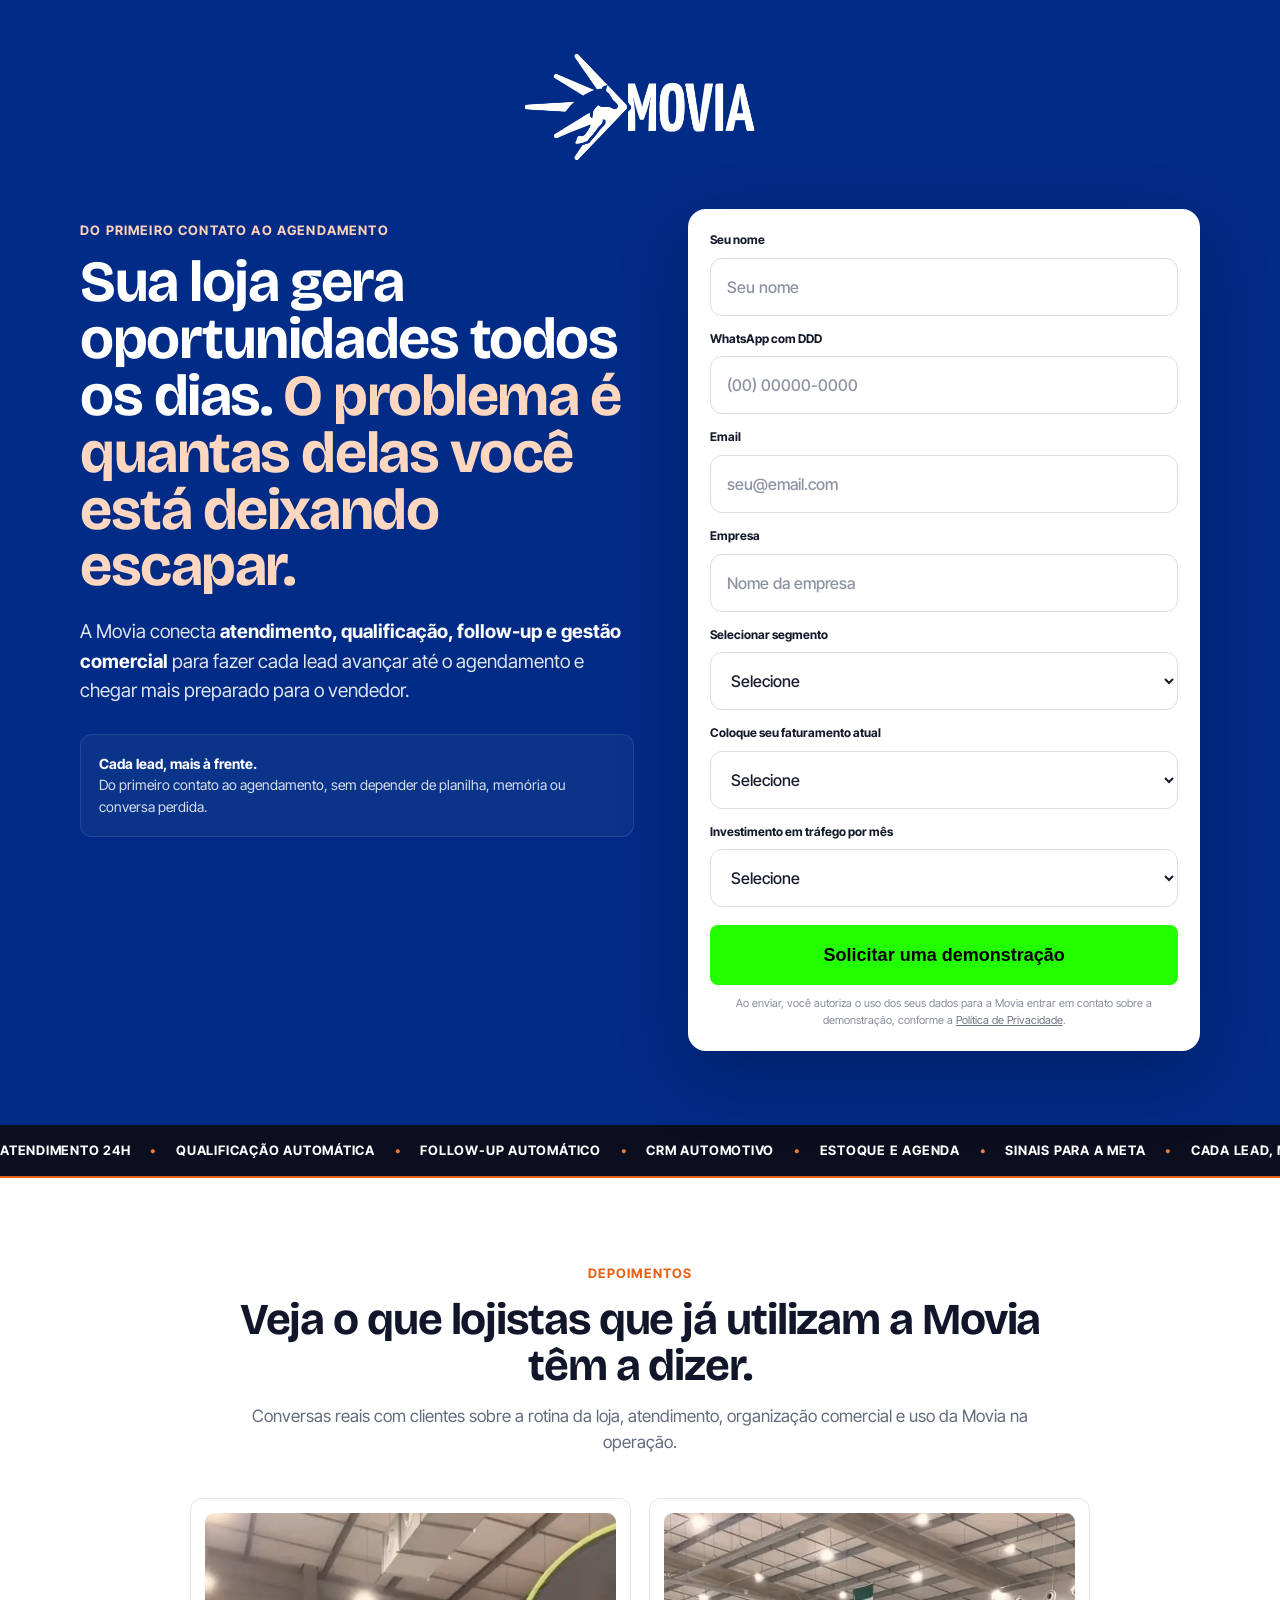
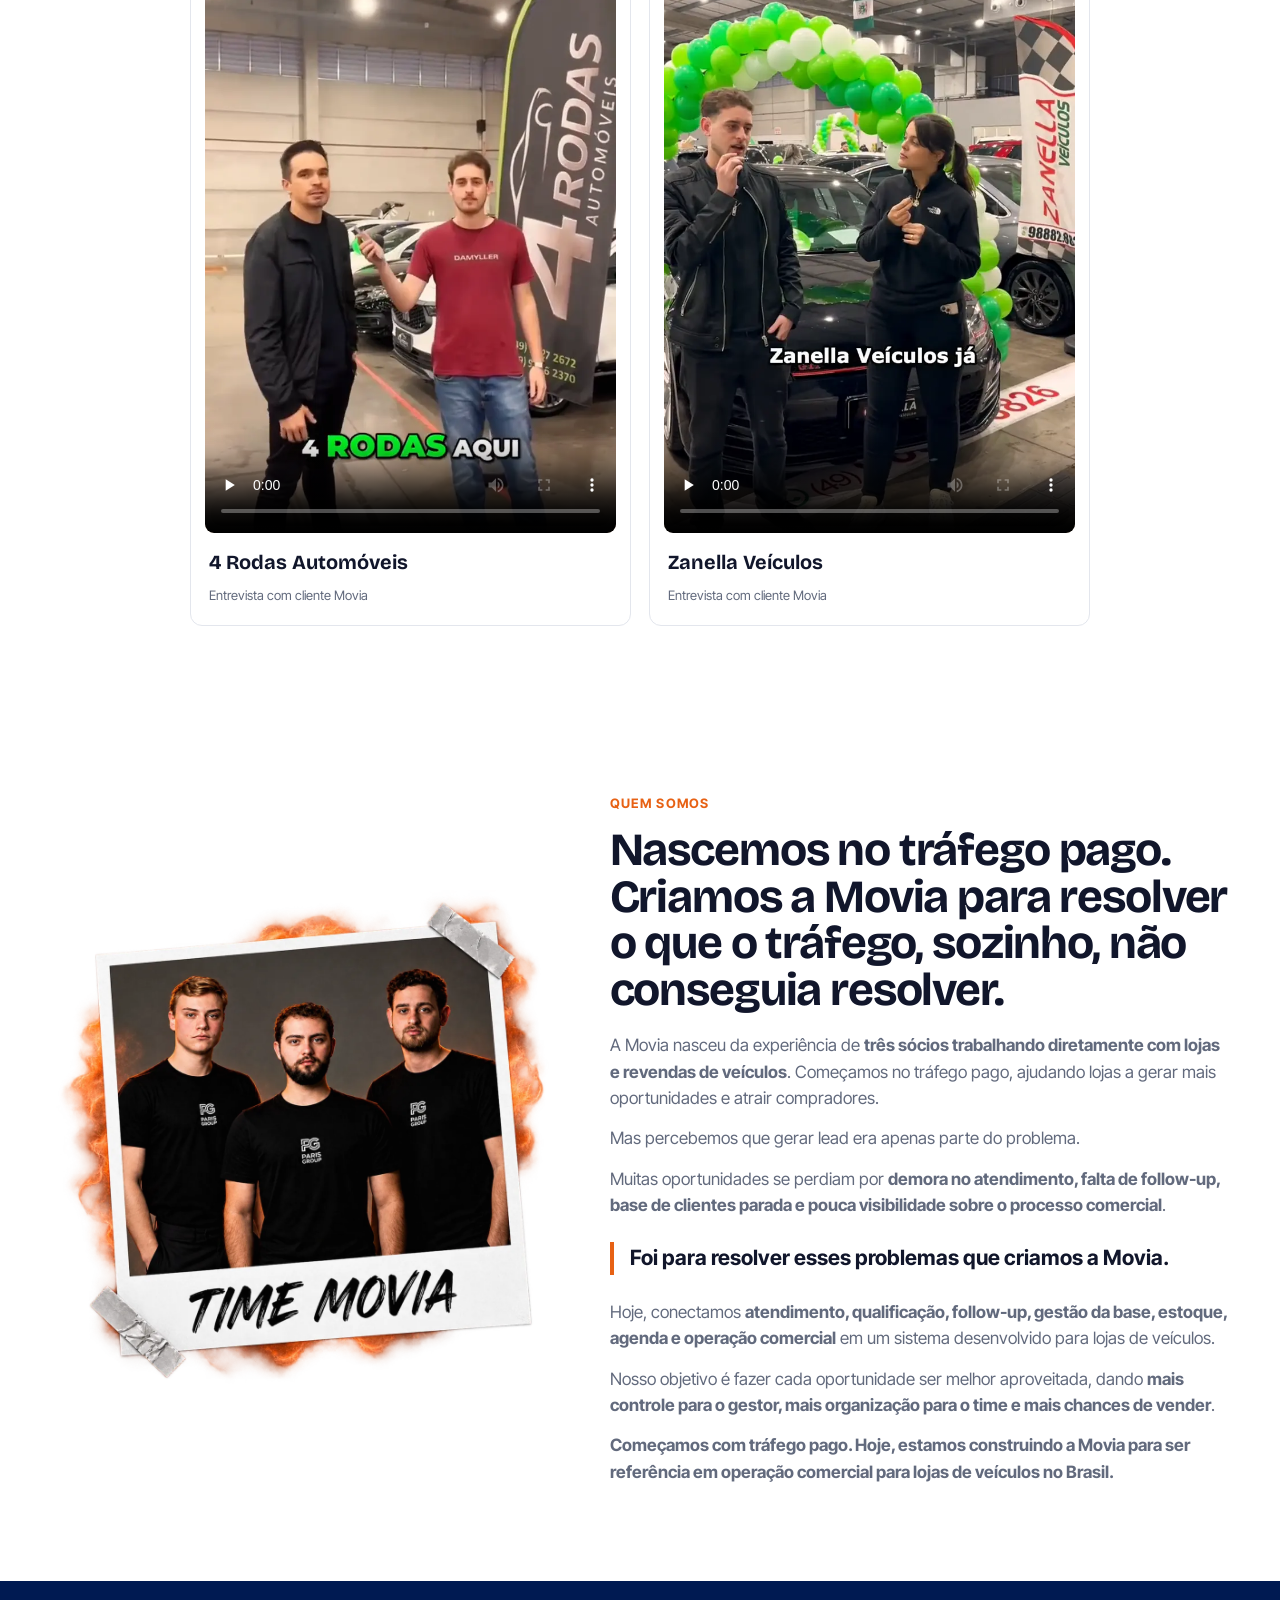
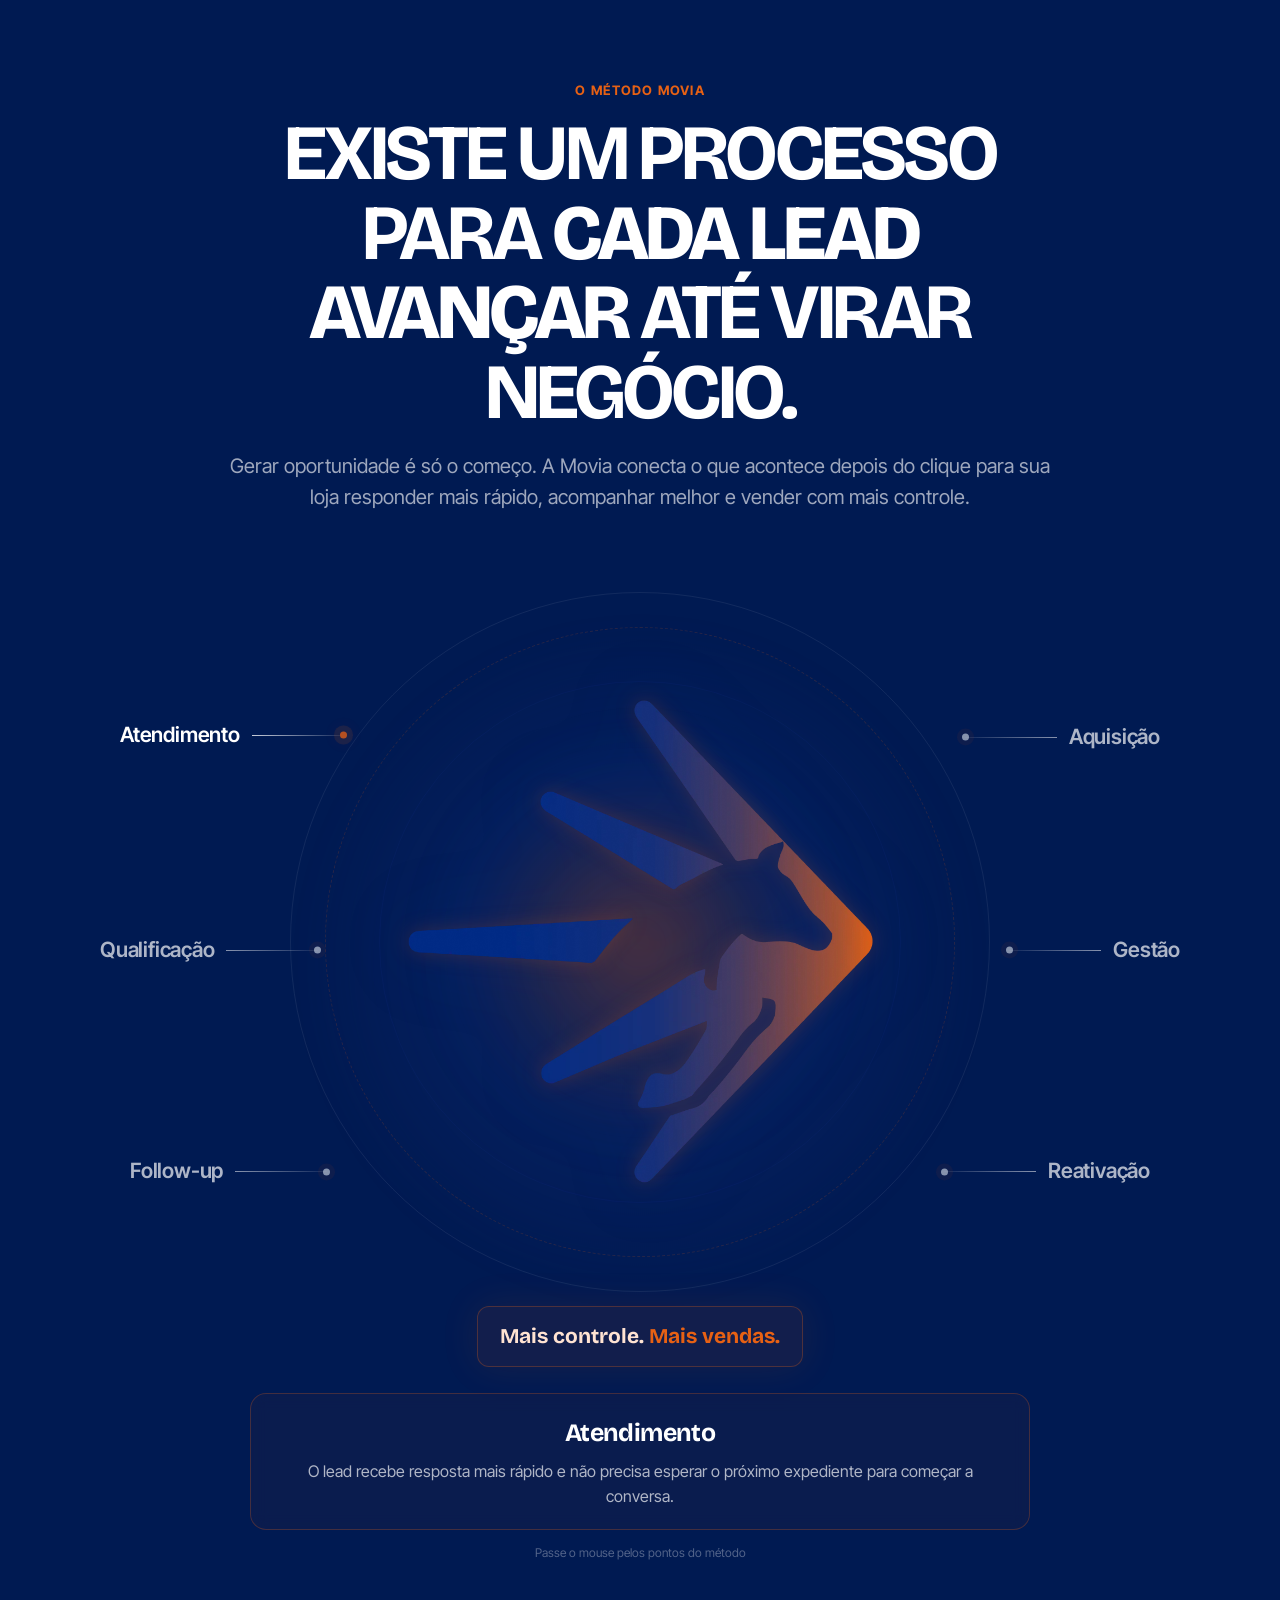
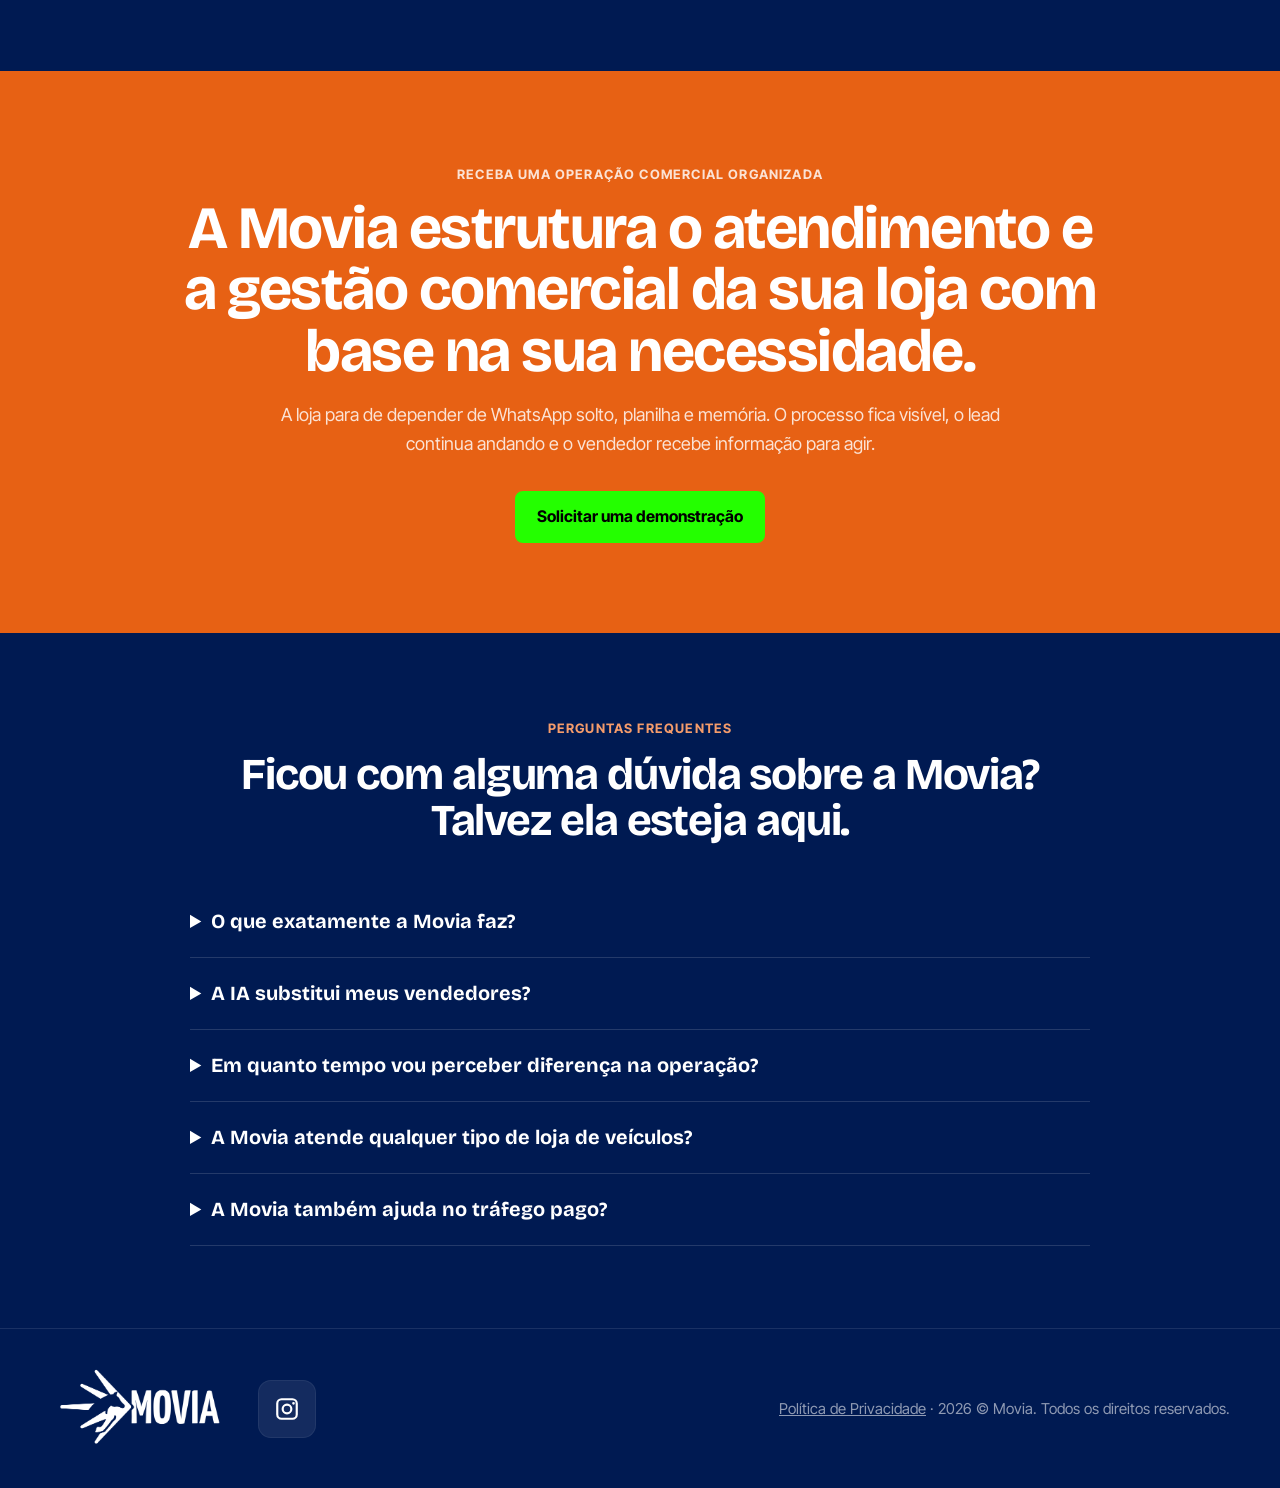
==== lp/index.html @ 062da2a0 "perf(lp): fonte por link, GTM depois do charset e poster nos videos (#25) Fecha a parte de performan" ====
<!doctype html>
<html lang="pt-BR">
<head>
<meta charset="utf-8">
<meta name="viewport" content="width=device-width, initial-scale=1">

<!-- Google Tag Manager -->
<!-- Depois de charset/viewport: o parser precisa saber a codificacao antes
     de qualquer script. O <noscript> do GTM continua logo apos o <body>. -->
<script>(function(w,d,s,l,i){w[l]=w[l]||[];w[l].push({'gtm.start':
new Date().getTime(),event:'gtm.js'});var f=d.getElementsByTagName(s)[0],
j=d.createElement(s),dl=l!='dataLayer'?'&l='+l:'';j.async=true;j.src=
'https://www.googletagmanager.com/gtm.js?id='+i+dl;f.parentNode.insertBefore(j,f);
})(window,document,'script','dataLayer','GTM-WXFGM7H5');</script>
<!-- End Google Tag Manager -->

<title>Movia | Cada lead, mais à frente.</title>
<meta name="description" content="CRM automotivo com atendimento pelo WhatsApp, qualificação, follow-up, estoque, agenda e gestão comercial para lojas e revendas de veículos.">

<!-- LP de trafego pago: nao deve ser indexada nem competir com o site
     institucional pelas mesmas buscas. `follow` mantem os links uteis
     pro crawler; so a indexacao desta URL fica de fora. -->
<meta name="robots" content="noindex,follow">
<link rel="canonical" href="https://form.moviaautomacoes.com.br/">

<meta property="og:type" content="website">
<meta property="og:site_name" content="Movia">
<meta property="og:title" content="Movia | Cada lead, mais à frente.">
<meta property="og:description" content="CRM automotivo com atendimento pelo WhatsApp, qualificação, follow-up, estoque, agenda e gestão comercial para lojas e revendas de veículos.">
<meta property="og:url" content="https://form.moviaautomacoes.com.br/">
<meta property="og:image" content="https://moviaautomacoes.com.br/assets/og-image.png">
<meta property="og:image:width" content="1200">
<meta property="og:image:height" content="605">
<meta property="og:locale" content="pt_BR">
<meta name="twitter:card" content="summary_large_image">

<!-- Fonte por <link>, nao por @import dentro do <style>: o preload scanner
     dispara o CSS junto com o HTML em vez de esperar o parse da folha
     inteira, e o preconnect do gstatic ja abre DNS+TLS antes do woff2. -->
<link rel="preconnect" href="https://fonts.googleapis.com">
<link rel="preconnect" href="https://fonts.gstatic.com" crossorigin>
<link rel="stylesheet" href="https://fonts.googleapis.com/css2?family=Bricolage+Grotesque:wght@600;700;800&family=Inter+Tight:wght@400;500;600;700&display=swap">

<style>
:root{
  --navy900:#001A52;
  --navy800:#002B86;
  --navy700:#122F7E;
  --orange:#E76114;
  --orange400:#EE7C3A;
  --ink:#0A0E1F;
  --white:#ffffff;
  --paper:#F6F7FA;
  --text:#11162B;
  --muted:#626A7D;
  --line:#E3E6ED;
  --success:#1D8A5B;
  --risk:#C2331F;
}
*{box-sizing:border-box}
html{scroll-behavior:smooth}
body{
  margin:0;
  font-family:"Inter Tight",Arial,sans-serif;
  color:var(--text);
  background:#fff;
  line-height:1.55;
}
h1,h2,h3,h4{font-family:"Bricolage Grotesque","Inter Tight",sans-serif;margin:0;letter-spacing:-.025em}
p{margin:0}
a{text-decoration:none}
.container{width:min(1180px,calc(100% - 40px));margin:auto}
.btn{
  display:inline-flex;align-items:center;justify-content:center;
  min-height:52px;padding:0 22px;border-radius:8px;border:0;
  background:var(--orange);color:#fff;font-weight:700;font-size:16px;
  cursor:pointer;transition:.2s;
}
.btn:hover{transform:translateY(-1px);filter:brightness(.97)}
.eyebrow{
  display:inline-block;color:var(--orange);font-weight:700;
  font-size:13px;text-transform:uppercase;letter-spacing:.09em;margin-bottom:14px
}

/* HERO - mesma lógica de conversão da referência: copy à esquerda + formulário à direita */
.hero{
  background:#002B86;
  color:#fff;padding:44px 0 72px;
}
.topbar{
  display:flex;
  justify-content:center;
  align-items:center;
  margin-bottom:34px;
  padding-bottom:0;
  border-bottom:0;
}
.logo-lockup{
  display:flex;
  align-items:center;
  justify-content:center;
  width:100%;
}
.logo-lockup img{
  width:260px;
  max-width:72vw;
  height:auto;
  display:block;
}
.top-note{
  font-size:14px;color:rgba(255,255,255,.78);
  padding:8px 12px;border:1px solid rgba(255,255,255,.12);border-radius:999px
}
.hero-grid{
  display:grid;
  grid-template-columns:1.04fr .96fr;
  gap:54px;
  align-items:start;
  max-width:1120px;
  margin:0 auto;
}
.hero h1{font-size:58px;line-height:.98;max-width:650px;margin-bottom:22px}
.hero h1 span{color:#FFD7C0}
.hero-copy{font-size:19px;line-height:1.55;color:rgba(255,255,255,.88);max-width:650px}
.hero-copy strong{color:#fff}
.hero-proof{
  display:flex;gap:14px;align-items:flex-start;margin-top:28px;
  padding:18px 18px;border:1px solid rgba(255,255,255,.10);border-radius:12px;
  background:rgba(255,255,255,.04);
  color:rgba(255,255,255,.84);font-size:14px
}
.hero-proof b{color:#fff}

/* FORM */
.form-card{
  background:#fff;color:var(--text);border-radius:18px;padding:22px;
  box-shadow:0 24px 70px rgba(0,0,0,.22)
}
.form-card h3,.form-card .form-intro,.qualifier{display:none}
.form-grid{display:grid;grid-template-columns:1fr;gap:14px}
.field{display:flex;flex-direction:column;gap:8px}
.field.full{grid-column:auto}
label{font-size:12px;font-weight:700;color:#14192B}
input,select{
  width:100%;height:58px;border:1px solid #D8DDE6;border-radius:12px;
  padding:0 16px;font:500 16px "Inter Tight";color:#161B2D;background:#fff
}
input::placeholder{color:#8D93A3}
select{color:#161B2D}
input:focus,select:focus{outline:2px solid rgba(231,97,20,.14);border-color:#E76114;box-shadow:0 0 0 3px rgba(231,97,20,.10)}
.form-card .btn{
  width:100%;margin-top:18px;min-height:60px;
  background:#24ff00;color:#000;font-size:18px;font-weight:700;border-radius:8px
}
.form-msg{margin-top:12px;padding:12px 14px;border-radius:8px;font-size:14px;font-weight:600;background:#D9EAD3;color:#1E4620}
.form-msg--erro{background:#FDE7D7;color:#8A2E00}
.form-msg--info{background:#EEF1F6;color:#39415A}
.btn .spin{width:18px;height:18px;border:3px solid rgba(0,0,0,.25);border-top-color:#000;border-radius:50%;display:inline-block;margin-right:10px;animation:spin .8s linear infinite;vertical-align:-3px}
@keyframes spin{to{transform:rotate(360deg)}}
.privacy{font-size:11px;color:#858C9B;text-align:center;margin-top:10px}
.privacy a{color:#6E7686;text-decoration:underline}
.footer-copy a{color:inherit;text-decoration:underline}
.qualifier{
  margin-top:14px;background:#FFF4EC;border:1px solid #FFD7C0;border-radius:10px;
  padding:12px 14px;font-size:12px;color:#7A3A18
}

/* STRIP */
.strip{
  background:var(--ink);color:#fff;overflow:hidden;padding:15px 0;
  border-top:2px solid var(--navy800);border-bottom:2px solid var(--orange);
}
.strip-track{
  display:flex;width:max-content;animation:marquee 24s linear infinite;
}
.strip-inner{
  white-space:nowrap;font-weight:700;font-size:13px;letter-spacing:.06em;
  padding-right:42px;flex-shrink:0
}
.strip-inner span{color:var(--orange400);margin:0 16px}
@keyframes marquee{
  from{transform:translateX(0)}
  to{transform:translateX(-50%)}
}

/* Generic sections */
section{padding:82px 0}
.section-head{text-align:center;max-width:830px;margin:0 auto 42px}
.section-head h2{font-size:44px;line-height:1.05;margin-bottom:14px}
.section-head p{color:var(--muted);font-size:17px}

/* Testimonials */
.testimonials{background:#fff}
.test-grid{display:grid;grid-template-columns:repeat(3,1fr);gap:18px}
.test-card{
  background:#fff;border:1px solid var(--line);border-radius:12px;padding:22px;
  min-height:250px;display:flex;flex-direction:column;justify-content:space-between
}
.video-placeholder{
  height:116px;background:#EEF1F6;border:1px dashed #B9C0CD;border-radius:9px;
  display:flex;align-items:center;justify-content:center;text-align:center;
  color:#858C9B;font-size:12px;margin-bottom:18px
}
.test-card blockquote{margin:0;font-size:16px;font-weight:600;line-height:1.45}
.person{margin-top:18px;color:var(--muted);font-size:13px}
.person strong{display:block;color:var(--text);font-size:14px}

/* Who */
.who-grid{display:grid;grid-template-columns:.9fr 1.1fr;gap:52px;align-items:center}
.photo-placeholder{
  min-height:410px;background:linear-gradient(145deg,#E8EBF2,#D9DEE8);
  border-radius:14px;border:1px dashed #AEB6C5;
  display:flex;align-items:center;justify-content:center;text-align:center;color:#7B8497;padding:30px
}
.who h2{font-size:46px;line-height:1.02;margin-bottom:18px}
.who p{color:var(--muted);font-size:17px;margin-bottom:14px}
.who .statement{font-size:21px;color:var(--text);font-weight:700;border-left:4px solid var(--orange);padding-left:16px;margin:24px 0}

/* Method */


/* Services */
.services-grid{display:grid;grid-template-columns:repeat(3,1fr);gap:16px}
.service{
  border:1px solid var(--line);border-radius:12px;padding:26px;background:#fff
}
.service .tag{
  display:inline-flex;padding:6px 8px;background:#FFF0E6;color:#AD4810;
  border-radius:6px;font-size:11px;font-weight:700;margin-bottom:20px
}
.service h3{font-size:23px;margin-bottom:8px}
.service p{color:var(--muted);font-size:15px}

/* Plans */
.plans{background:#F7F8FB}
.plan-panel{
  background:#fff;border:1px solid var(--line);border-radius:14px;
  display:grid;grid-template-columns:.85fr 1.15fr;overflow:hidden
}
.plan-copy{padding:42px}
.plan-copy h2{font-size:42px;line-height:1.04;margin-bottom:14px}
.plan-copy p{color:var(--muted);font-size:17px}
.plan-options{padding:28px;background:#FBFCFE;display:grid;gap:11px}
.plan{
  background:#fff;border:1px solid var(--line);border-radius:9px;padding:16px 18px;
  display:flex;justify-content:space-between;gap:16px;align-items:center
}
.plan strong{font-family:"Bricolage Grotesque";font-size:20px}
.plan span{color:var(--muted);font-size:13px}
.plan.featured{border:2px solid var(--orange);background:#FFF8F4}

/* Team section */
.team-grid{display:grid;grid-template-columns:1fr 1fr;gap:42px;align-items:center}
.team-copy h2{font-size:45px;line-height:1.03;margin-bottom:16px}
.team-copy p{color:var(--muted);font-size:17px}
.bullets{display:grid;gap:10px;margin:24px 0 28px}
.bullet{display:flex;gap:11px;align-items:flex-start}
.bullet b{color:var(--orange)}
.ui-placeholder{
  border-radius:14px;background:var(--ink);padding:18px;color:#fff;min-height:370px;
  border:1px solid #222A42
}
.ui-top{display:grid;grid-template-columns:repeat(3,1fr);gap:8px;margin-bottom:12px}
.kpi{background:#141A30;border-radius:8px;padding:14px}
.kpi small{color:#8E98B6}
.kpi strong{display:block;font-size:22px;margin-top:4px}
.pipeline{display:grid;gap:8px}
.pipe{background:#141A30;border-radius:8px;padding:12px;display:grid;grid-template-columns:1fr auto;gap:12px}
.pipe small{color:#8E98B6}

/* FAQ */
.faq-wrap{max-width:900px;margin:auto}
details{border-bottom:1px solid var(--line);padding:20px 0}
summary{font-family:"Bricolage Grotesque";font-size:20px;font-weight:700;cursor:pointer}
details p{color:var(--muted);padding-top:12px}

/* Final */
.footer{background:#001A52;color:rgba(255,255,255,.56);padding:26px 0;font-size:12px}
.footer-inner{display:flex;justify-content:space-between;gap:20px;flex-wrap:wrap}

.note-box{
  margin-top:32px;border:1px solid #FFD8C1;background:#FFF7F2;padding:14px 16px;
  border-radius:8px;color:#7C3C19;font-size:12px
}

@media(max-width:960px){
  .hero-grid,.who-grid,.plan-panel,.team-grid{grid-template-columns:1fr}
  .hero h1{font-size:48px}
  .method-grid{grid-template-columns:repeat(2,1fr)}
  .services-grid,.test-grid{grid-template-columns:1fr 1fr}
  .form-card{max-width:720px}
}
@media(max-width:620px){
  .container{width:min(100% - 24px,1180px)}
  .hero{padding-top:18px}
  .topbar{margin-bottom:30px}
  .top-note{display:none}
  .hero h1{font-size:39px}
  .hero-copy{font-size:17px}
  .form-grid{grid-template-columns:1fr}
  .field.full{grid-column:auto}
  section{padding:62px 0}
  .section-head h2,.who h2,.team-copy h2,.plan-copy h2{font-size:34px}
  .test-grid,.services-grid,.method-grid{grid-template-columns:1fr}
}

.test-grid.video-grid{grid-template-columns:repeat(2,minmax(0,1fr));max-width:900px;margin:0 auto}
.video-testimonial{
  background:#fff;border:1px solid var(--line);border-radius:12px;padding:14px;
  overflow:hidden
}
.video-testimonial video{
  display:block;width:100%;aspect-ratio:9/16;max-height:620px;
  object-fit:cover;background:#000;border-radius:9px
}
.video-caption{padding:14px 4px 4px}
.video-caption strong{
  display:block;font-family:"Bricolage Grotesque";font-size:20px;
  color:var(--text);margin-bottom:4px
}
.video-caption span{font-size:13px;color:var(--muted)}
@media(max-width:720px){
  .test-grid.video-grid{grid-template-columns:1fr}
  .video-testimonial video{max-height:none}
}


.who-photo-art{
  width:min(100%,540px);
  display:block;
  margin:0 auto;
  height:auto;
}


/* MÉTODO MOVIA — seção interativa inspirada na lógica visual da Alpha */
.method{
  background:#001A52;
  color:#fff;
  position:relative;
  overflow:hidden;
  padding:96px 0 108px;
}
.method::before{
  content:"";
  position:absolute;
  width:680px;height:680px;
  left:50%;top:58%;
  transform:translate(-50%,-50%);
  border-radius:50%;
  background:radial-gradient(circle,rgba(231,97,20,.12) 0%,rgba(18,47,126,.24) 40%,transparent 70%);
  filter:blur(12px);
  pointer-events:none;
}
.method .section-head{margin-bottom:36px;position:relative;z-index:2}
.method .section-head h2{
  color:#fff;
  font-size:clamp(46px,6.1vw,82px);
  line-height:1.02;
  text-transform:uppercase;
  letter-spacing:-.045em;
  max-width:1060px;
  margin:0 auto 18px;
}
.method .section-head h2 strong{font-weight:800}
.method .section-head p{
  max-width:860px;
  margin:0 auto;
  color:rgba(255,255,255,.62);
  font-size:clamp(16px,1.65vw,20px);
}
.method-shell{
  position:relative;
  z-index:2;
  max-width:1080px;
  margin:0 auto;
}
.method-stage{
  position:relative;
  height:820px;
  max-width:1000px;
  margin:0 auto;
  perspective:1100px;
  isolation:isolate;
}
.method-orbit{
  position:absolute;
  left:50%;top:48%;
  width:700px;height:700px;
  transform:translate(-50%,-50%);
  border-radius:50%;
  border:1px solid rgba(255,255,255,.07);
}
.method-orbit::before,
.method-orbit::after{
  content:"";
  position:absolute;
  inset:34px;
  border-radius:50%;
  border:1px dashed rgba(231,97,20,.16);
  animation:moviaOrbitSpin 28s linear infinite;
}
.method-orbit::after{
  inset:88px;
  border-style:solid;
  border-color:rgba(18,47,126,.19);
  animation-direction:reverse;
  animation-duration:22s;
}
@keyframes moviaOrbitSpin{to{transform:rotate(360deg)}}

.method-core{
  --rx:0deg;
  --ry:0deg;
  --tz:0px;
  position:absolute;
  left:50%;top:48%;
  width:560px;height:560px;
  transform:translate(-50%,-50%) rotateX(var(--rx)) rotateY(var(--ry)) translateZ(var(--tz));
  transform-style:preserve-3d;
  display:grid;
  place-items:center;
  transition:transform .22s ease-out, filter .25s ease;
  z-index:5;
}
.method-core::before{
  content:"";
  position:absolute;
  inset:14%;
  border-radius:50%;
  background:radial-gradient(circle,rgba(231,97,20,.24),rgba(231,97,20,.07) 36%,rgba(0,43,134,.10) 58%,transparent 72%);
  filter:blur(24px);
  animation:moviaGlow 3.8s ease-in-out infinite;
}
@keyframes moviaGlow{
  0%,100%{transform:scale(.94);opacity:.7}
  50%{transform:scale(1.11);opacity:1}
}
.method-symbol-float{
  position:relative;
  z-index:2;
  width:100%;
  height:100%;
  display:grid;
  place-items:center;
  animation:moviaFloat 4.8s ease-in-out infinite;
  will-change:transform;
}
@keyframes moviaFloat{
  0%,100%{transform:translateY(-5px) rotate(-1.2deg)}
  50%{transform:translateY(12px) rotate(1.3deg)}
}
.method-core img{
  width:100%;
  height:100%;
  object-fit:contain;
  display:block;
  filter:
    drop-shadow(0 0 10px rgba(231,97,20,.20))
    drop-shadow(0 0 36px rgba(18,47,126,.18));
  transition:filter .25s ease, transform .25s ease;
}
.method-stage.is-hot .method-core img{
  filter:
    drop-shadow(0 0 13px rgba(231,97,20,.52))
    drop-shadow(0 0 46px rgba(231,97,20,.24));
  transform:scale(1.025);
}
.method-pulse{
  position:absolute;
  left:50%;top:48%;
  width:545px;height:545px;
  transform:translate(-50%,-50%);
  border:1px solid rgba(231,97,20,.28);
  border-radius:50%;
  opacity:0;
  pointer-events:none;
  z-index:1;
}
.method-stage.pulse .method-pulse{animation:moviaPulse .75s ease-out}
@keyframes moviaPulse{
  0%{opacity:.8;transform:translate(-50%,-50%) scale(.72)}
  100%{opacity:0;transform:translate(-50%,-50%) scale(1.5)}
}

.method-node{
  position:absolute;
  display:flex;
  align-items:center;
  gap:12px;
  color:rgba(255,255,255,.68);
  cursor:pointer;
  user-select:none;
  z-index:6;
  transition:color .22s ease, transform .22s ease, opacity .22s ease;
}
.method-node:hover,.method-node.active{
  color:#fff;
  transform:translateY(-2px);
}
.method-node .node-label{
  font-family:"Inter Tight",sans-serif;
  font-size:clamp(16px,1.75vw,21px);
  font-weight:600;
  letter-spacing:-.01em;
  white-space:nowrap;
}
.method-node .node-line{
  width:92px;
  height:1px;
  background:linear-gradient(90deg,currentColor,rgba(255,255,255,.08));
  position:relative;
  opacity:.78;
}
.method-node.right .node-line{
  background:linear-gradient(90deg,rgba(255,255,255,.08),currentColor);
}
.method-node .node-line::after{
  content:"";
  position:absolute;
  right:-3px;top:50%;
  width:7px;height:7px;
  transform:translateY(-50%);
  border-radius:50%;
  background:currentColor;
  box-shadow:0 0 0 5px rgba(231,97,20,.08);
}
.method-node.right .node-line::after{right:auto;left:-3px}
.method-node.active .node-line::after,
.method-node:hover .node-line::after{
  background:#E76114;
  box-shadow:0 0 0 6px rgba(231,97,20,.14),0 0 20px rgba(231,97,20,.42);
}
.method-node.n1{left:-2%;top:21%}
.method-node.n2{left:-4%;top:47%}
.method-node.n3{left:-1%;top:74%}
.method-node.n4{right:-2%;top:21%}
.method-node.n5{right:-4%;top:47%}
.method-node.n6{right:-1%;top:74%}

.method-result{
  position:absolute;
  left:50%;bottom:2px;
  transform:translateX(-50%);
  min-width:230px;
  text-align:center;
  border:1px solid rgba(231,97,20,.28);
  background:rgba(231,97,20,.08);
  color:#FFE3D2;
  border-radius:12px;
  padding:13px 22px;
  font-family:"Bricolage Grotesque",sans-serif;
  font-weight:700;
  font-size:21px;
  box-shadow:0 0 38px rgba(231,97,20,.10);
}
.method-result span{color:#E76114}

.method-info{
  width:min(780px,calc(100% - 28px));
  margin:24px auto 0;
  padding:20px 24px;
  border:1px solid rgba(255,255,255,.10);
  background:rgba(255,255,255,.035);
  border-radius:16px;
  text-align:center;
  min-height:112px;
  backdrop-filter:blur(8px);
  transition:border-color .25s ease, background .25s ease;
}
.method-info.active{
  border-color:rgba(231,97,20,.26);
  background:rgba(231,97,20,.045);
}
.method-info h3{
  margin:0 0 7px;
  font-size:25px;
  color:#fff;
}
.method-info p{
  margin:0;
  color:rgba(255,255,255,.68);
  font-size:16px;
  line-height:1.55;
}
.method-hint{
  text-align:center;
  color:rgba(255,255,255,.32);
  font-size:12px;
  margin-top:14px;
}

@media(max-width:900px){
  .method-stage{height:auto;padding:20px 0 8px}
  .method-orbit{
    position:relative;
    left:auto;top:auto;
    transform:none;
    width:min(82vw,430px);
    height:min(82vw,430px);
    margin:0 auto 30px;
  }
  .method-core{
    top:calc(min(82vw,430px)/2 + 20px);
    width:min(70vw,360px);
    height:min(70vw,360px);
  }
  .method-pulse{
    top:calc(min(82vw,430px)/2 + 20px);
    width:min(70vw,360px);
    height:min(70vw,360px);
  }
  .method-node{
    position:relative!important;
    left:auto!important;right:auto!important;top:auto!important;
    width:100%;
    justify-content:space-between;
    border-bottom:1px solid rgba(255,255,255,.08);
    padding:13px 4px;
    transform:none!important;
  }
  .method-node .node-line{width:54px}
  .method-node.right{flex-direction:row-reverse}
  .method-node.right .node-line{
    background:linear-gradient(90deg,currentColor,rgba(255,255,255,.08));
  }
  .method-node.right .node-line::after{left:auto;right:-3px}
  .method-nodes-mobile{
    display:grid;
    grid-template-columns:1fr 1fr;
    column-gap:26px;
  }
  .method-result{
    position:relative;left:auto;bottom:auto;transform:none;
    margin:24px auto 0;width:max-content;
  }
}
@media(max-width:620px){
  .method{padding:70px 0 78px}
  .method .section-head h2{
    font-size:34px;
    line-height:1.05;
    letter-spacing:-.035em;
    padding:0 4px;
  }
  .method-nodes-mobile{grid-template-columns:1fr}
  .method-node.right{flex-direction:row}
  .method-node.right .node-line{
    background:linear-gradient(90deg,currentColor,rgba(255,255,255,.08));
  }
  .method-node.right .node-line::after{left:auto;right:-3px}
}


@media(min-width:621px) and (max-width:900px){
  .method .section-head h2{
    font-size:48px;
    line-height:1.03;
  }
}


.movia-cta-blue{
  background:#E76114;
  color:#fff;
  text-align:center;
  padding:90px 0;
}
.movia-cta-blue-inner{
  max-width:920px;
  margin:0 auto;
}
.movia-cta-blue h2{
  font-size:clamp(38px,4.8vw,60px);
  line-height:1.03;
  color:#fff;
  margin:0 auto 18px;
}
.movia-cta-blue p{
  max-width:780px;
  margin:0 auto 28px;
  color:rgba(255,255,255,.82);
  font-size:18px;
  line-height:1.6;
}
.movia-cta-blue .btn{
  margin-top:4px;
}
@media(max-width:620px){
  .movia-cta-blue{
    padding:64px 0;
  }
  .movia-cta-blue h2{
    font-size:34px;
  }
  .movia-cta-blue p{
    font-size:16px;
  }
}


.movia-cta-blue .btn{
  background:#001A52;
  color:#fff;
}
.movia-cta-blue .btn:hover{
  background:#002B86;
}


.faq-section-dark{
  background:#001A52;
  color:#fff;
}
.faq-section-dark .section-head h2,
.faq-section-dark summary{
  color:#fff;
}
.faq-section-dark .section-head p,
.faq-section-dark details p{
  color:rgba(255,255,255,.72);
}
.faq-section-dark details{
  border-bottom-color:rgba(255,255,255,.14);
}
.faq-section-dark .eyebrow{
  color:#F59C6B;
}


.footer{
  border-top:1px solid rgba(255,255,255,.10);
}


.hero-grid > div:first-child{
  padding-top:8px;
}
.hero-grid > .form-card{
  margin-top:0;
}


@media(max-width:620px){
  .topbar{
    margin-bottom:26px;
  }
  .logo-lockup img{
    width:210px;
    max-width:76vw;
  }
  .hero{
    padding-top:30px;
  }
}


.movia-cta-blue .btn{
  background:#24ff00 !important;
  color:#000 !important;
}
.movia-cta-blue .btn:hover{
  background:#24ff00 !important;
  color:#000 !important;
  filter:brightness(.95);
}


.footer{
  background:#001A52;
  color:rgba(255,255,255,.60);
  padding:34px 0;
  border-top:1px solid rgba(255,255,255,.10);
}
.footer-new{
  display:flex;
  align-items:center;
  justify-content:space-between;
  gap:28px;
}
.footer-left{
  display:flex;
  align-items:center;
  gap:28px;
}
.footer-logo img{
  width:180px;
  height:auto;
  display:block;
}
.footer-socials{
  display:flex;
  gap:10px;
}
.footer-social{
  width:58px;
  height:58px;
  border-radius:13px;
  background:rgba(255,255,255,.08);
  display:grid;
  place-items:center;
  color:#fff;
  transition:.2s ease;
  border:1px solid rgba(255,255,255,.06);
}
.footer-social:hover{
  transform:translateY(-2px);
  background:rgba(255,255,255,.14);
}
.footer-social svg{
  width:26px;
  height:26px;
  fill:currentColor;
}
.footer-copy{
  font-size:15px;
  color:rgba(255,255,255,.56);
  text-align:right;
  white-space:nowrap;
}
@media(max-width:760px){
  .footer-new{
    flex-direction:column;
    align-items:center;
    text-align:center;
  }
  .footer-left{
    flex-direction:column;
    gap:18px;
  }
  .footer-copy{
    text-align:center;
    white-space:normal;
    font-size:13px;
  }
  .footer-logo img{
    width:160px;
  }
}

</style>
</head>
<body>
<!-- Google Tag Manager (noscript) -->
<noscript><iframe src="https://www.googletagmanager.com/ns.html?id=GTM-WXFGM7H5"
height="0" width="0" style="display:none;visibility:hidden"></iframe></noscript>
<!-- End Google Tag Manager (noscript) -->

<header class="hero">
  <div class="container">
    <div class="topbar">
      <div class="logo-lockup"><img src="assets/logo-movia.webp" alt="Logo Movia"></div>
</div>

    <div class="hero-grid">
      <div>
        <div class="eyebrow" style="color:#FFD2B8">Do primeiro contato ao agendamento</div>
        <h1>Sua loja gera oportunidades todos os dias. <span>O problema é quantas delas você está deixando escapar.</span></h1>
        <p class="hero-copy">
          A Movia conecta <strong>atendimento, qualificação, follow-up e gestão comercial</strong> para fazer cada lead avançar até o agendamento e chegar mais preparado para o vendedor.
        </p>
        <div class="hero-proof">
          <div><b>Cada lead, mais à frente.</b><br>Do primeiro contato ao agendamento, sem depender de planilha, memória ou conversa perdida.</div>
        </div>
      </div>

      <div class="form-card" id="formulario">
<form id="leadForm" method="post">
          <div class="form-grid">
            <div class="field">
              <label for="leadNome">Seu nome</label>
<input required id="leadNome" name="nome" autocomplete="name" maxlength="80" minlength="2" placeholder="Seu nome">
            </div>
            <div class="field">
              <label for="leadTelefone">WhatsApp com DDD</label>
<input required id="leadTelefone" type="tel" inputmode="numeric" name="telefone" autocomplete="tel-national" maxlength="16" placeholder="(00) 00000-0000">
            </div>
            <div class="field">
              <label for="leadEmail">Email</label>
<input required id="leadEmail" type="email" name="email" autocomplete="email" maxlength="120" placeholder="seu@email.com">
            </div>
            <div class="field">
              <label for="leadEmpresa">Empresa</label>
<input required id="leadEmpresa" name="empresa" autocomplete="organization" maxlength="80" minlength="2" placeholder="Nome da empresa">
            </div>

            <div class="field">
              <label>Selecionar segmento</label>
              <select required name="segmento">
                <option value="">Selecione</option>
                <option>Loja multimarcas</option>
                <option>Concessionária</option>
                <option>Loja de seminovos</option>
                <option>Loja de motos</option>
                <option>Grupo com mais de uma unidade</option>
                <option>Outro</option>
              </select>
            </div>
            <div class="field">
              <label>Coloque seu faturamento atual</label>
              <select required name="faturamento">
                <option value="">Selecione</option>
                <option>Até R$ 100 mil</option>
                <option>R$ 100 mil a R$ 300 mil</option>
                <option>R$ 300 mil a R$ 600 mil</option>
                <option>R$ 600 mil a R$ 1 milhão</option>
                <option>Acima de R$ 1 milhão</option>
              </select>
            </div>
            <div class="field">
              <label>Investimento em tráfego por mês</label>
              <select required name="trafego">
                <option value="">Selecione</option>
                <option>Ainda não invisto</option>
                <option>Até R$ 2 mil</option>
                <option>R$ 2 mil a R$ 5 mil</option>
                <option>R$ 5 mil a R$ 10 mil</option>
                <option>Acima de R$ 10 mil</option>
              </select>
            </div>
          </div>

          <button class="btn" type="submit">Solicitar uma demonstração</button>
          <div id="formMsg" class="form-msg" role="status" hidden></div>
          <p class="privacy">Ao enviar, você autoriza o uso dos seus dados para a Movia entrar em contato sobre a demonstração, conforme a <a href="/privacidade" target="_blank" rel="noopener">Política de Privacidade</a>.</p>
</form>
      </div>
    </div>
  </div>
</header>

<div class="strip">
  <div class="strip-track">
    <div class="strip-inner">ATENDIMENTO 24H <span>•</span>
    QUALIFICAÇÃO AUTOMÁTICA <span>•</span>
    FOLLOW-UP AUTOMÁTICO <span>•</span>
    CRM AUTOMOTIVO <span>•</span>
    ESTOQUE E AGENDA <span>•</span>
    SINAIS PARA A META <span>•</span>
    CADA LEAD, MAIS À FRENTE.</div>
    <div class="strip-inner">ATENDIMENTO 24H <span>•</span>
    QUALIFICAÇÃO AUTOMÁTICA <span>•</span>
    FOLLOW-UP AUTOMÁTICO <span>•</span>
    CRM AUTOMOTIVO <span>•</span>
    ESTOQUE E AGENDA <span>•</span>
    SINAIS PARA A META <span>•</span>
    CADA LEAD, MAIS À FRENTE.</div>
  </div>
</div>

<section class="testimonials">
  <div class="container">
    <div class="section-head">
      <div class="eyebrow">Depoimentos</div>
      <h2>Veja o que lojistas que já utilizam a Movia têm a dizer.</h2>
      <p>Conversas reais com clientes sobre a rotina da loja, atendimento, organização comercial e uso da Movia na operação.</p>
    </div>

    <div class="test-grid video-grid">
      <article class="video-testimonial">
        <!-- poster + preload="none": com o frame ja pintado nao ha area preta,
             e o browser deixa de abrir `Range: bytes=0-` nos dois mp4 no load.
             Os bytes do video so saem quando o visitante da play. -->
        <video controls playsinline preload="none"
               poster="assets/depoimento-cliente-1-poster.webp">
          <source src="assets/depoimento-cliente-1.mp4" type="video/mp4">
          Seu navegador não suporta vídeo HTML5.
        </video>
        <div class="video-caption">
          <strong>4 Rodas Automóveis</strong>
          <span>Entrevista com cliente Movia</span>
        </div>
      </article>

      <article class="video-testimonial">
        <video controls playsinline preload="none"
               poster="assets/depoimento-cliente-2-poster.webp">
          <source src="assets/depoimento-cliente-2.mp4" type="video/mp4">
          Seu navegador não suporta vídeo HTML5.
        </video>
        <div class="video-caption">
          <strong>Zanella Veículos</strong>
          <span>Entrevista com cliente Movia</span>
        </div>
      </article>
    </div>
  </div>
</section>

<section class="who">
  <div class="container who-grid">
    <div style="display:flex;align-items:center;justify-content:center">
      <img src="assets/time-movia.webp" alt="Time Movia" class="who-photo-art" style="width:min(100%,560px);height:auto;display:block">
    </div>

    <div>
      <div class="eyebrow">Quem somos</div>
      <h2>Nascemos no tráfego pago. Criamos a Movia para resolver o que o tráfego, sozinho, não conseguia resolver.</h2>

      <p>A Movia nasceu da experiência de <strong>três sócios trabalhando diretamente com lojas e revendas de veículos</strong>. Começamos no tráfego pago, ajudando lojas a gerar mais oportunidades e atrair compradores.</p>

      <p>Mas percebemos que gerar lead era apenas parte do problema.</p>

      <p>Muitas oportunidades se perdiam por <strong>demora no atendimento, falta de follow-up, base de clientes parada e pouca visibilidade sobre o processo comercial</strong>.</p>

      <div class="statement">Foi para resolver esses problemas que criamos a Movia.</div>

      <p>Hoje, conectamos <strong>atendimento, qualificação, follow-up, gestão da base, estoque, agenda e operação comercial</strong> em um sistema desenvolvido para lojas de veículos.</p>

      <p>Nosso objetivo é fazer cada oportunidade ser melhor aproveitada, dando <strong>mais controle para o gestor, mais organização para o time e mais chances de vender</strong>.</p>

      <p><strong>Começamos com tráfego pago. Hoje, estamos construindo a Movia para ser referência em operação comercial para lojas de veículos no Brasil.</strong></p>
    </div>
  </div>
</section>


<section class="method" id="metodo-movia">
  <div class="container">
    <div class="section-head">
      <div class="eyebrow" style="color:#E76114">O MÉTODO MOVIA</div>
      <h2>Existe um processo para <strong>cada lead avançar</strong> até virar negócio.</h2>
      <p>Gerar oportunidade é só o começo. A Movia conecta o que acontece depois do clique para sua loja responder mais rápido, acompanhar melhor e vender com mais controle.</p>
    </div>

    <div class="method-shell">
      <div class="method-stage" id="methodStage">
        <div class="method-orbit"></div>
        <div class="method-pulse"></div>

        <div class="method-core" id="methodCore">
          <div class="method-symbol-float">
            <img src="assets/simbolo-movia.webp" alt="Símbolo Movia">
          </div>
        </div>

        <div class="method-nodes-mobile">
          <div class="method-node n1 active"
               data-title="Atendimento"
               data-desc="O lead recebe resposta mais rápido e não precisa esperar o próximo expediente para começar a conversa.">
            <span class="node-label">Atendimento</span><span class="node-line"></span>
          </div>

          <div class="method-node n2"
               data-title="Qualificação"
               data-desc="A Movia organiza veículo de interesse, forma de compra, troca e contexto antes do vendedor assumir.">
            <span class="node-label">Qualificação</span><span class="node-line"></span>
          </div>

          <div class="method-node n3"
               data-title="Follow-up"
               data-desc="A oportunidade continua sendo trabalhada sem depender apenas da memória do vendedor ou de conversas soltas.">
            <span class="node-label">Follow-up</span><span class="node-line"></span>
          </div>

          <div class="method-node right n4"
               data-title="Aquisição"
               data-desc="Os leads entram pelas campanhas e canais da loja e passam a fazer parte de uma operação comercial organizada.">
            <span class="node-line"></span><span class="node-label">Aquisição</span>
          </div>

          <div class="method-node right n5"
               data-title="Gestão"
               data-desc="O gestor acompanha pipeline, histórico, agenda e movimento comercial com mais clareza sobre cada oportunidade.">
            <span class="node-line"></span><span class="node-label">Gestão</span>
          </div>

          <div class="method-node right n6"
               data-title="Reativação"
               data-desc="A base que já passou pela loja pode voltar a gerar oportunidade quando surge o momento ou veículo certo.">
            <span class="node-line"></span><span class="node-label">Reativação</span>
          </div>
        </div>

        <div class="method-result">Mais controle. <span>Mais vendas.</span></div>
      </div>

      <div class="method-info active" id="methodInfo">
        <h3>Atendimento</h3>
        <p>O lead recebe resposta mais rápido e não precisa esperar o próximo expediente para começar a conversa.</p>
      </div>
      <div class="method-hint">Passe o mouse pelos pontos do método</div>
    </div>
  </div>
</section>






<section class="movia-cta-blue">
  <div class="container">
    <div class="movia-cta-blue-inner">
      <div class="eyebrow" style="color:rgba(255,255,255,.82)">Receba uma operação comercial organizada</div>
      <h2>A Movia estrutura o atendimento e a gestão comercial da sua loja com base na sua necessidade.</h2>
      <p>A loja para de depender de WhatsApp solto, planilha e memória. O processo fica visível, o lead continua andando e o vendedor recebe informação para agir.</p>
      <a href="#formulario" class="btn">Solicitar uma demonstração</a>
    </div>
  </div>
</section>



<section class="faq-section-dark">
  <div class="container faq-wrap">
    <div class="section-head">
      <div class="eyebrow">Perguntas frequentes</div>
      <h2>Ficou com alguma dúvida sobre a Movia? Talvez ela esteja aqui.</h2>
    </div>

    <details>
      <summary>O que exatamente a Movia faz?</summary>
      <p>A Movia é um CRM para lojas e revendas de veículos. Organiza leads, atendimento pelo WhatsApp, qualificação, follow-up, estoque, agenda, negociações e indicadores comerciais em uma única operação.</p>
    </details>

    <details>
      <summary>A IA substitui meus vendedores?</summary>
      <p>Não. A IA prepara a oportunidade: atende, qualifica, registra o contexto e acompanha o lead. O vendedor assume a conversa quando é hora de negociar.</p>
    </details>

    <details>
      <summary>Em quanto tempo vou perceber diferença na operação?</summary>
      <p>Isso depende do volume de leads, processo atual e adesão da equipe. A demonstração serve para entender o cenário da loja e mostrar onde a Movia entra.</p>
    </details>

    <details>
      <summary>A Movia atende qualquer tipo de loja de veículos?</summary>
      <p>A Movia foi criada para operações do setor automotivo que precisam organizar atendimento, leads, estoque e processo comercial.</p>
    </details>

    <details>
      <summary>A Movia também ajuda no tráfego pago?</summary>
      <p>A Movia acompanha o tráfego e pode enviar sinais como novo lead, lead qualificado e agendamento para a Meta, conectando melhor o que acontece depois do anúncio com a operação comercial.</p>
    </details>
  </div>
</section>



<footer class="footer">
  <div class="container footer-new">
    <div class="footer-left">
      <div class="footer-logo">
        <img src="assets/logo-movia.webp" alt="Movia">
      </div>

      <div class="footer-socials">
        <a class="footer-social" href="https://www.instagram.com/moviacrm" target="_blank" rel="noopener noreferrer" aria-label="Instagram Movia">
          <svg viewBox="0 0 24 24" aria-hidden="true">
            <path d="M7 2h10a5 5 0 0 1 5 5v10a5 5 0 0 1-5 5H7a5 5 0 0 1-5-5V7a5 5 0 0 1 5-5Zm0 2a3 3 0 0 0-3 3v10a3 3 0 0 0 3 3h10a3 3 0 0 0 3-3V7a3 3 0 0 0-3-3H7Zm11 1.5a1.25 1.25 0 1 1 0 2.5 1.25 1.25 0 0 1 0-2.5ZM12 7a5 5 0 1 1 0 10 5 5 0 0 1 0-10Zm0 2a3 3 0 1 0 0 6 3 3 0 0 0 0-6Z"/>
          </svg>
        </a>
      </div>
    </div>

    <div class="footer-copy"><a href="/privacidade">Política de Privacidade</a> · 2026 © Movia. Todos os direitos reservados.</div>
  </div>
</footer>



<script>
(function(){
  const stage = document.getElementById('methodStage');
  const core = document.getElementById('methodCore');
  const info = document.getElementById('methodInfo');
  if(!stage || !core || !info) return;

  const items = Array.from(stage.querySelectorAll('.method-node'));
  const title = info.querySelector('h3');
  const desc = info.querySelector('p');
  let activeIndex = 0;
  let autoTimer = null;
  let userInteracting = false;

  function pulse(){
    stage.classList.remove('pulse');
    void stage.offsetWidth;
    stage.classList.add('pulse');
    setTimeout(()=>stage.classList.remove('pulse'),800);
  }

  function activate(index, doPulse=true){
    activeIndex = index;
    items.forEach((item,i)=>item.classList.toggle('active',i===index));
    const item = items[index];
    title.textContent = item.dataset.title;
    desc.textContent = item.dataset.desc;
    info.classList.add('active');
    stage.classList.add('is-hot');
    if(doPulse) pulse();
    setTimeout(()=>stage.classList.remove('is-hot'),650);
  }

  items.forEach((item,index)=>{
    item.addEventListener('mouseenter',()=>{
      userInteracting = true;
      activate(index);
    });
    item.addEventListener('click',()=>activate(index));
  });

  stage.addEventListener('mouseleave',()=>{ userInteracting=false; });

  // Movimento/parallax do símbolo acompanhando o mouse
  stage.addEventListener('mousemove',(e)=>{
    if(window.innerWidth <= 900) return;
    const r = stage.getBoundingClientRect();
    const x = (e.clientX-r.left)/r.width - .5;
    const y = (e.clientY-r.top)/r.height - .5;
    core.style.setProperty('--ry',(x*12).toFixed(2)+'deg');
    core.style.setProperty('--rx',(-y*10).toFixed(2)+'deg');
    core.style.setProperty('--tz','10px');
  });

  stage.addEventListener('mouseleave',()=>{
    core.style.setProperty('--ry','0deg');
    core.style.setProperty('--rx','0deg');
    core.style.setProperty('--tz','0px');
  });

  // Ciclo automático suave enquanto o usuário não estiver interagindo
  autoTimer = setInterval(()=>{
    if(!userInteracting){
      activate((activeIndex+1)%items.length,false);
    }
  },2800);

  activate(0,false);
})();
</script>

<script>
// >>> lead-form >>>
(function(){
  // Destino do lead. Trocar por CRM depois = trocar esta linha.
  var WEBHOOK_URL = 'https://script.google.com/macros/s/AKfycbx2uq3nuJiykko7MqedwU82LeZAHYMZTXAcu3Q-z8XRV9qkVYn153tt6LoGhRNzUoa4Ow/exec';
  var form = document.getElementById('leadForm');
  if(!form) return;
  var tel = document.getElementById('leadTelefone');
  var msg = document.getElementById('formMsg');
  var btn = form.querySelector('button[type="submit"]');
  var BTN_TEXTO = btn.textContent;

  // Colar "+55 11 99999-0000" dá 13 dígitos: os dois primeiros são DDI, não DDD.
  // Só descarta acima de 11 dígitos — DDD 55 (RS) existe e cabe em 10-11.
  function digitos(s){
    var d = (s || '').replace(/\D/g, '');
    if(d.length > 11 && d.indexOf('55') === 0) d = d.slice(2);
    return d;
  }

  // Máscara (00) 00000-0000 enquanto digita; trava em 11 dígitos.
  tel.addEventListener('input', function(){
    var d = digitos(tel.value).slice(0, 11);
    var out = d;
    if(d.length > 2){
      var resto = d.slice(2);
      if(resto.length > 4){
        var corte = resto.length > 8 ? 5 : 4;
        out = '(' + d.slice(0, 2) + ') ' + resto.slice(0, corte) + '-' + resto.slice(corte);
      } else {
        out = '(' + d.slice(0, 2) + ') ' + resto;
      }
    }
    tel.value = out;
  });

  function telValido(v){
    var d = digitos(v);
    return (d.length === 10 || d.length === 11) && d.charAt(0) !== '0';
  }

  // Um event_id por tentativa real de cadastro; os retries do mesmo envio
  // reutilizam o mesmo id (deduplicação do Lead na Meta via eventID).
  function novoEventId(){
    try { if (window.crypto && crypto.randomUUID) return crypto.randomUUID(); } catch(e){}
    return 'xxxxxxxx-xxxx-4xxx-yxxx-xxxxxxxxxxxx'.replace(/[xy]/g, function(c){
      var r = Math.random()*16|0, v = c === 'x' ? r : (r&0x3|0x8);
      return v.toString(16);
    });
  }

  // UTMs/fbclid da URL de entrada. Vão como campos extras do payload — o
  // doPost v3 ignora campos desconhecidos sem quebrar; colunas separadas na
  // planilha dependem de ajuste futuro no Apps Script. `pagina` segue levando
  // a URL completa com query string.
  var UTM_CHAVES = ['utm_source','utm_medium','utm_campaign','utm_campaign_id','utm_adset','utm_content','utm_ad_id','fbclid'];

  // tipo: true = erro, 'info' = aviso neutro, false/omitido = sucesso
  function mostrar(texto, tipo){
    msg.textContent = texto;
    msg.className = 'form-msg' + (tipo === true ? ' form-msg--erro' : tipo === 'info' ? ' form-msg--info' : '');
    msg.hidden = false;
  }

  // Ligado quando algum envio foi reenviado — muda a leitura de "duplicate"
  // (ver o tratamento da resposta no submit).
  var houveRetry = false;

  // Envia com retry: erro de rede/HTTP tenta de novo (2x, ~1.5s de espera).
  // Resposta 200 nunca é re-enviada (evita linha duplicada na planilha).
  function enviar(corpo, tentativa){
    return fetch(WEBHOOK_URL, {
      method: 'POST',
      mode: 'cors',
      headers: { 'Content-Type': 'text/plain;charset=utf-8' },
      body: corpo,
      keepalive: true
    }).then(function(r){
      if(!r.ok) throw new Error('http ' + r.status);
      return r.text().then(function(t){
        try { return JSON.parse(t); }
        catch(e){ return t.trim() === 'ok' ? { status: 'ok' } : { status: 'erro-resposta' }; }
      });
    }).catch(function(err){
      if(tentativa < 3){
        houveRetry = true;
        return new Promise(function(res){ setTimeout(res, 1500); })
          .then(function(){ return enviar(corpo, tentativa + 1); });
      }
      throw err;
    });
  }

  form.addEventListener('submit', function(e){
    e.preventDefault();
    if(!form.checkValidity()){ form.reportValidity(); return; }
    if(!telValido(tel.value)){
      mostrar('Confira o telefone: DDD + número, ex.: (11) 99999-0000.', true);
      tel.focus();
      return;
    }
    var data = {};
    new FormData(form).forEach(function(v, k){ data[k] = String(v).trim(); });
    data.pagina = location.href;
    var params = new URLSearchParams(location.search);
    UTM_CHAVES.forEach(function(k){
      var v = params.get(k);
      if(v) data[k] = v;
    });
    var eventId = novoEventId();
    data.event_id = eventId;

    btn.disabled = true;
    btn.innerHTML = '<span class="spin" aria-hidden="true"></span>Enviando...';
    msg.hidden = true;
    houveRetry = false;

    // O Apps Script leva ~2-3s pra confirmar a gravação; depois de 2s a
    // espera vira espera informada em vez de página travada.
    var avisoTimer = setTimeout(function(){
      mostrar('Só um instante — confirmando seu cadastro com segurança...', 'info');
    }, 2000);

    function falha(){
      clearTimeout(avisoTimer);
      mostrar('Não conseguimos enviar agora. Tente novamente em instantes.', true);
      btn.disabled = false; btn.textContent = BTN_TEXTO;
    }

    function sucesso(){
      // Confirmação que autoriza o /obrigado a disparar o Lead da Meta
      // exatamente uma vez. Criada SÓ aqui: gravação confirmada (`ok`, ou
      // `duplicate` pós-retry quando a 1a tentativa gravou e a resposta se
      // perdeu). Acesso direto/refresh do /obrigado não têm confirmação.
      try {
        sessionStorage.setItem('movia_lead_confirmado',
          JSON.stringify({ eventId: eventId, timestamp: Date.now() }));
      } catch(e){}
      // Conversão só com gravação confirmada — métrica limpa no GTM.
      window.dataLayer = window.dataLayer || [];
      window.dataLayer.push({
        event: 'form_submit_funil',
        segmento: data.segmento || '',
        faturamento: data.faturamento || '',
        trafego: data.trafego || ''
      });
      window.location.href = '/obrigado';
    }

    enviar(JSON.stringify(data), 1).then(function(resp){
      clearTimeout(avisoTimer);
      if(resp.status === 'ok'){
        sucesso();
      } else if(resp.status === 'duplicate' && houveRetry){
        // A 1a tentativa gravou e só a resposta se perdeu: o "duplicate" é o
        // eco do próprio lead. Tratar como duplicata deixaria o visitante
        // fora do /obrigado e a conversão sem registro, com a linha na
        // planilha. A planilha continua protegida — nunca há 2a linha.
        sucesso();
      } else if(resp.status === 'duplicate'){
        Array.prototype.forEach.call(form.querySelectorAll('input,select'), function(el){ el.disabled = true; });
        btn.textContent = 'Cadastro já recebido';
        mostrar('Já recebemos seus dados — nossa equipe vai te chamar 👍', false);
      } else if(resp.status === 'invalid'){
        mostrar('Confira os campos preenchidos e tente de novo.', true);
        btn.disabled = false; btn.textContent = BTN_TEXTO;
      } else {
        falha();
      }
    }).catch(falha);
  });
})();
// <<< lead-form <<<
</script>
</body>
</html>
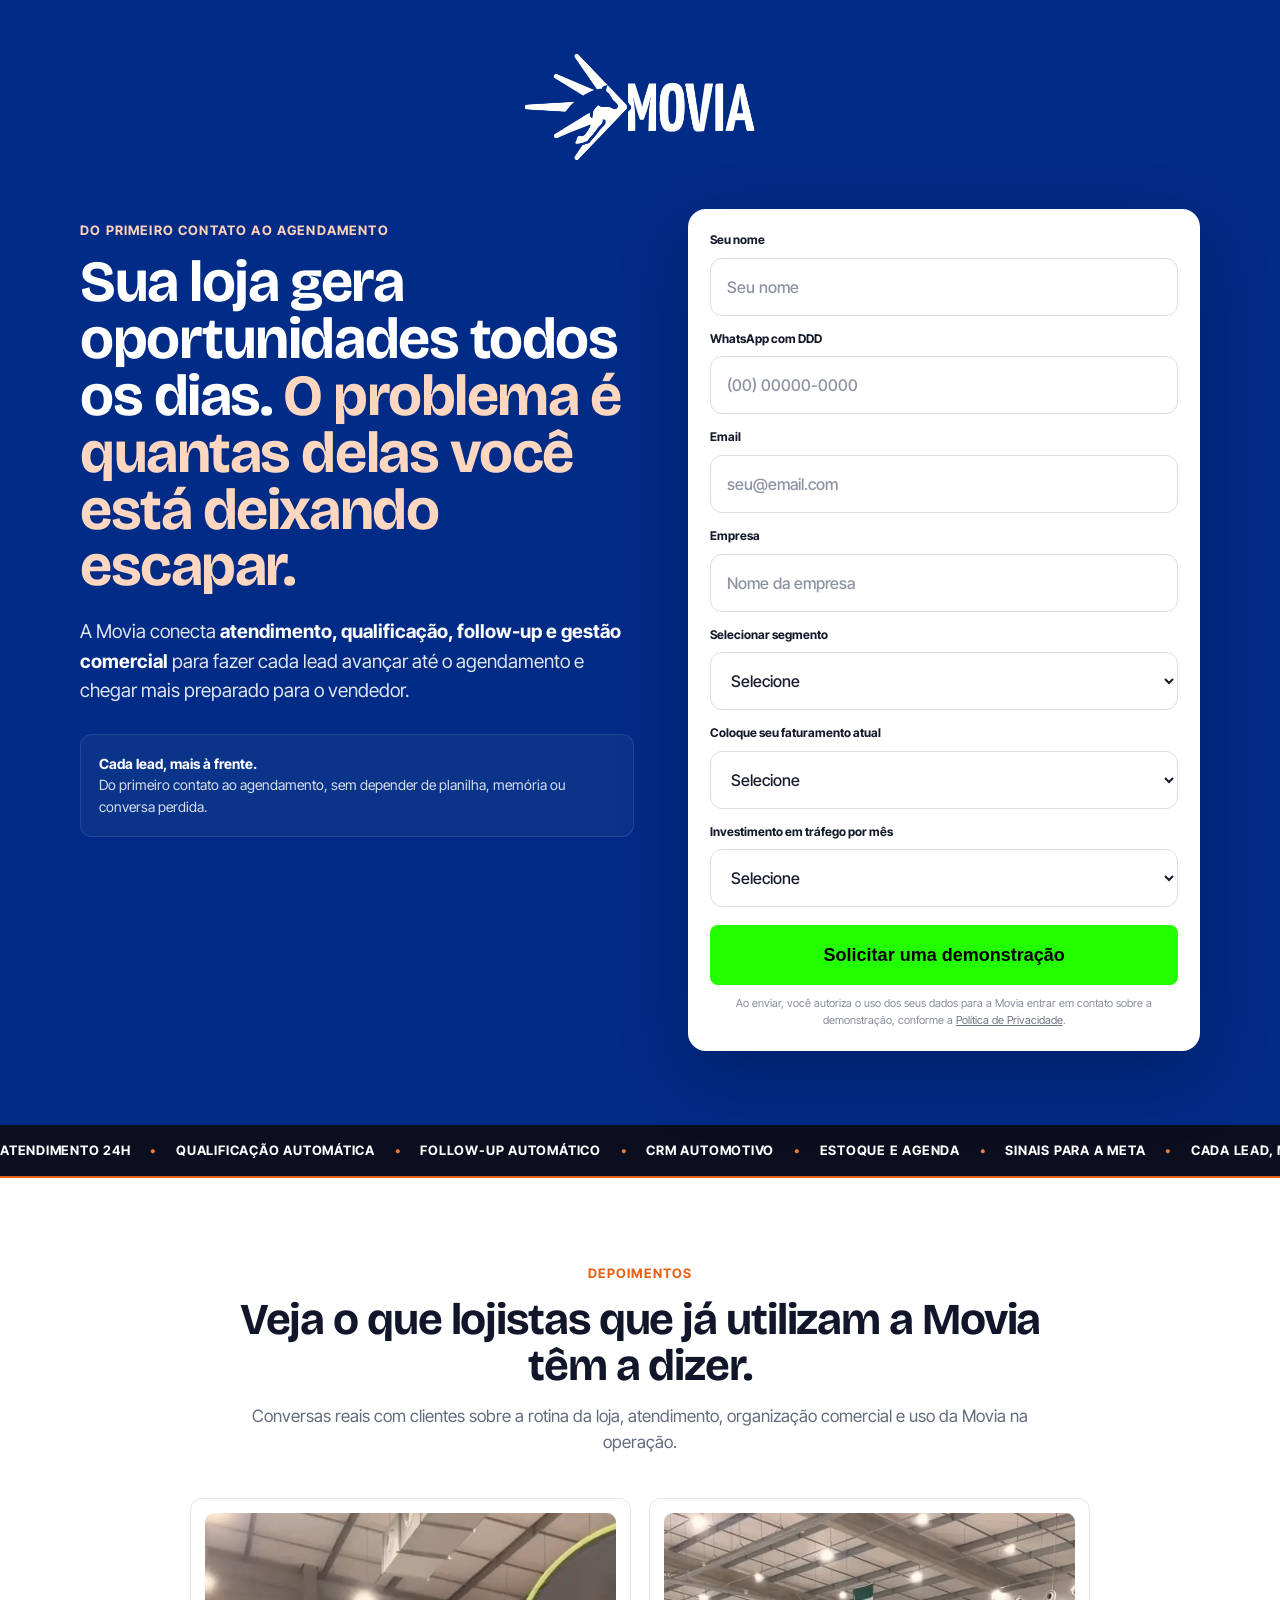
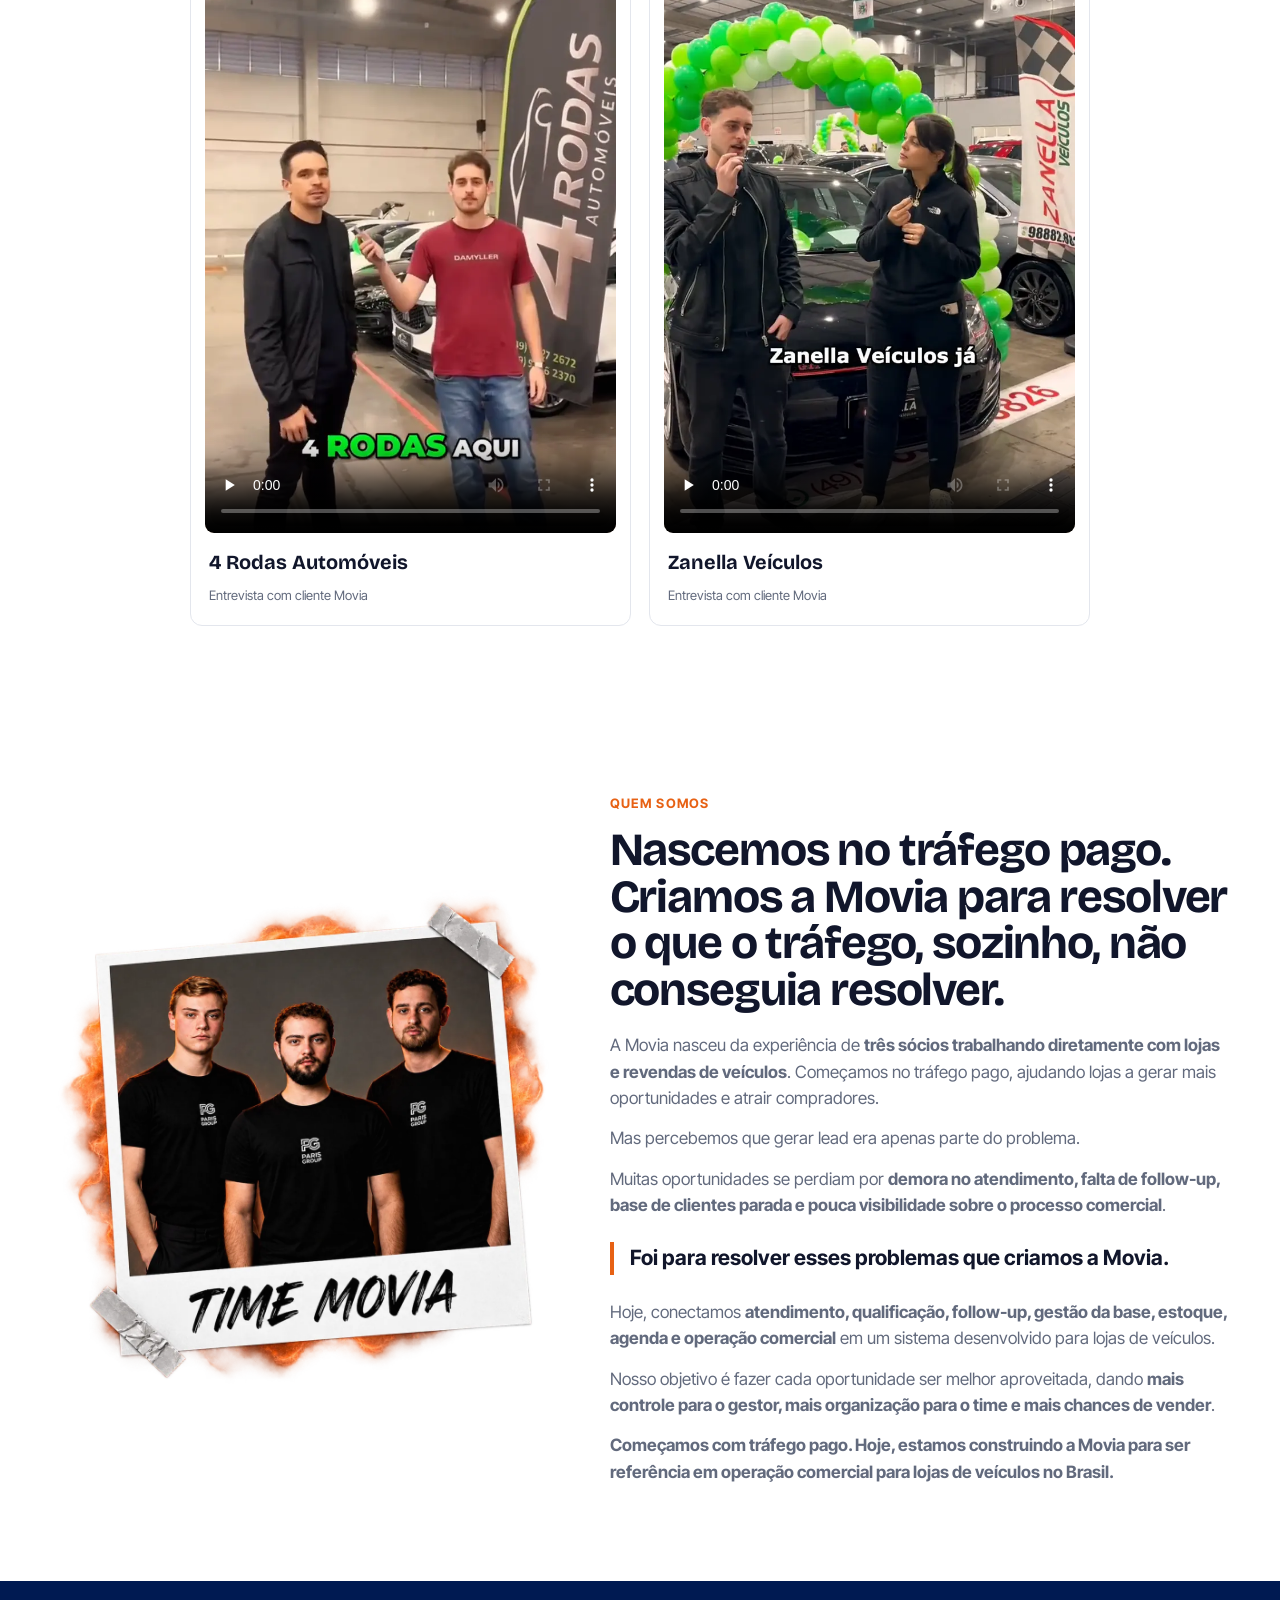
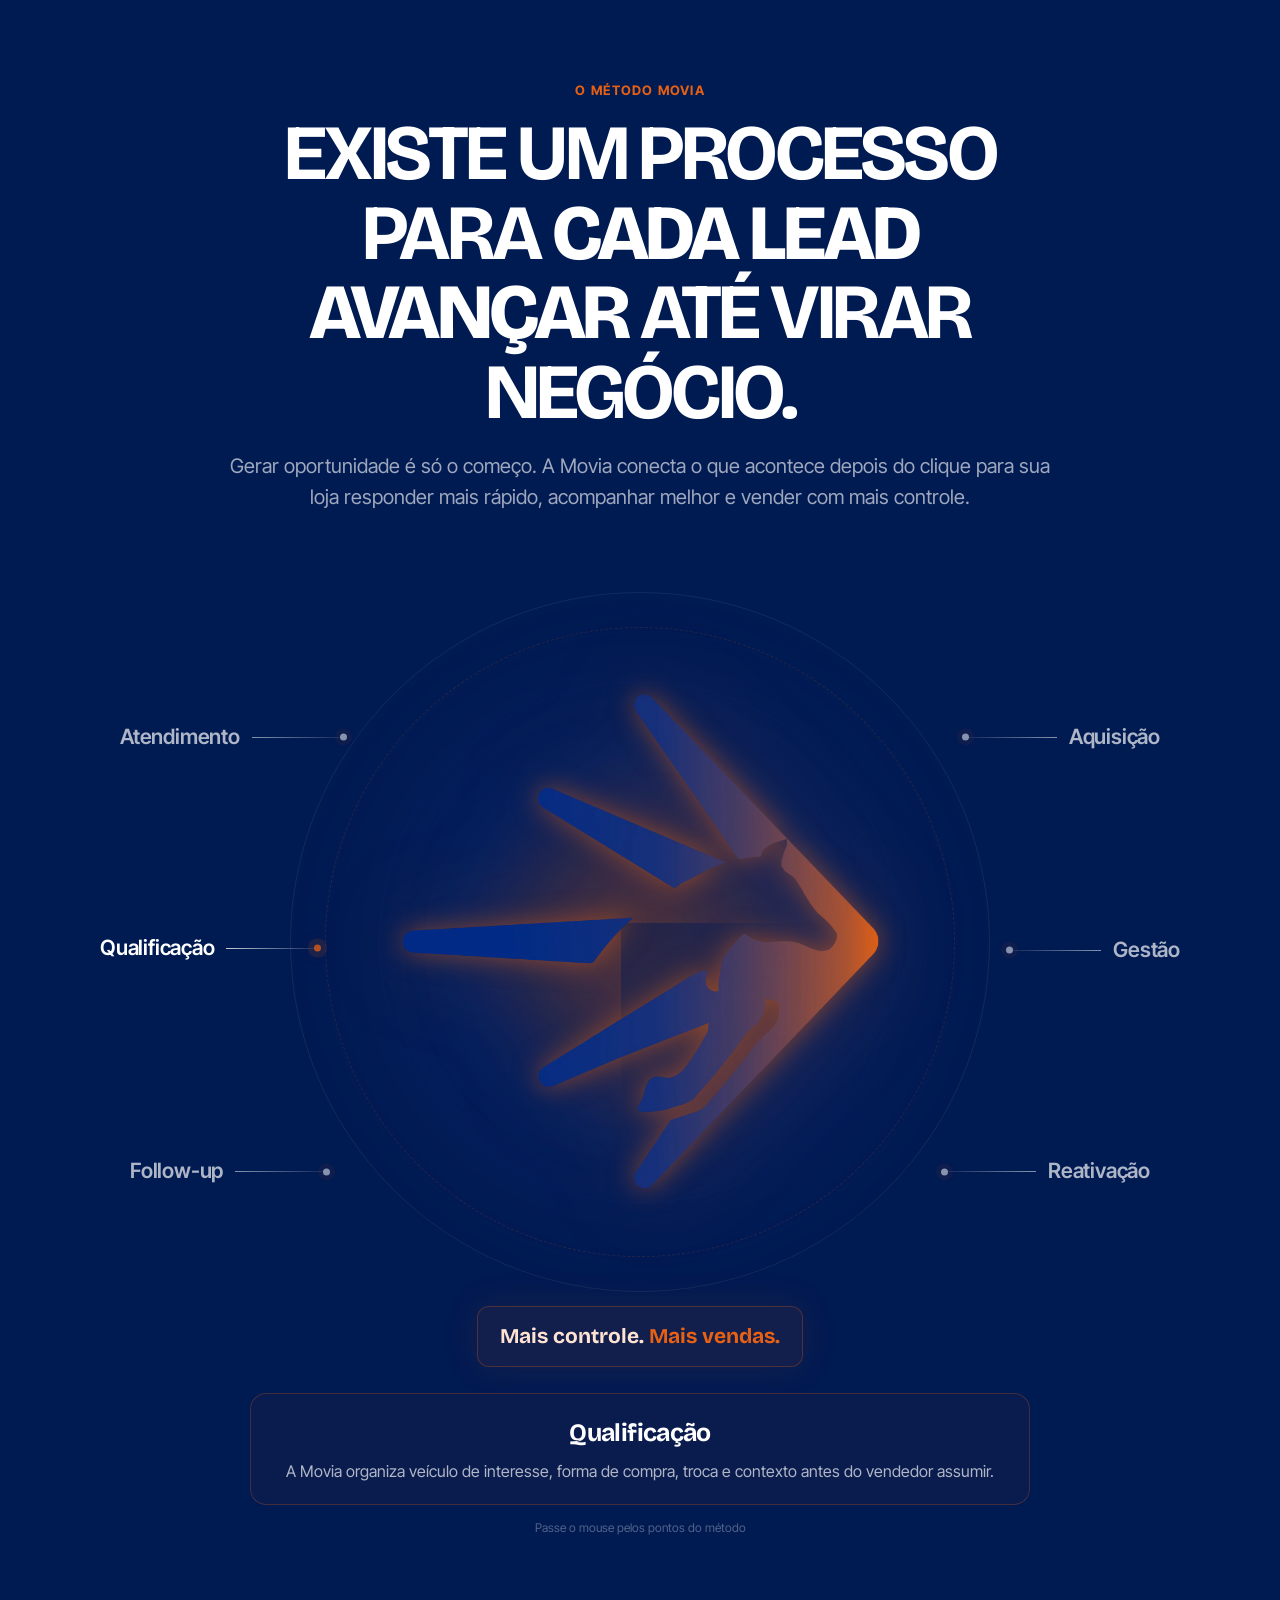
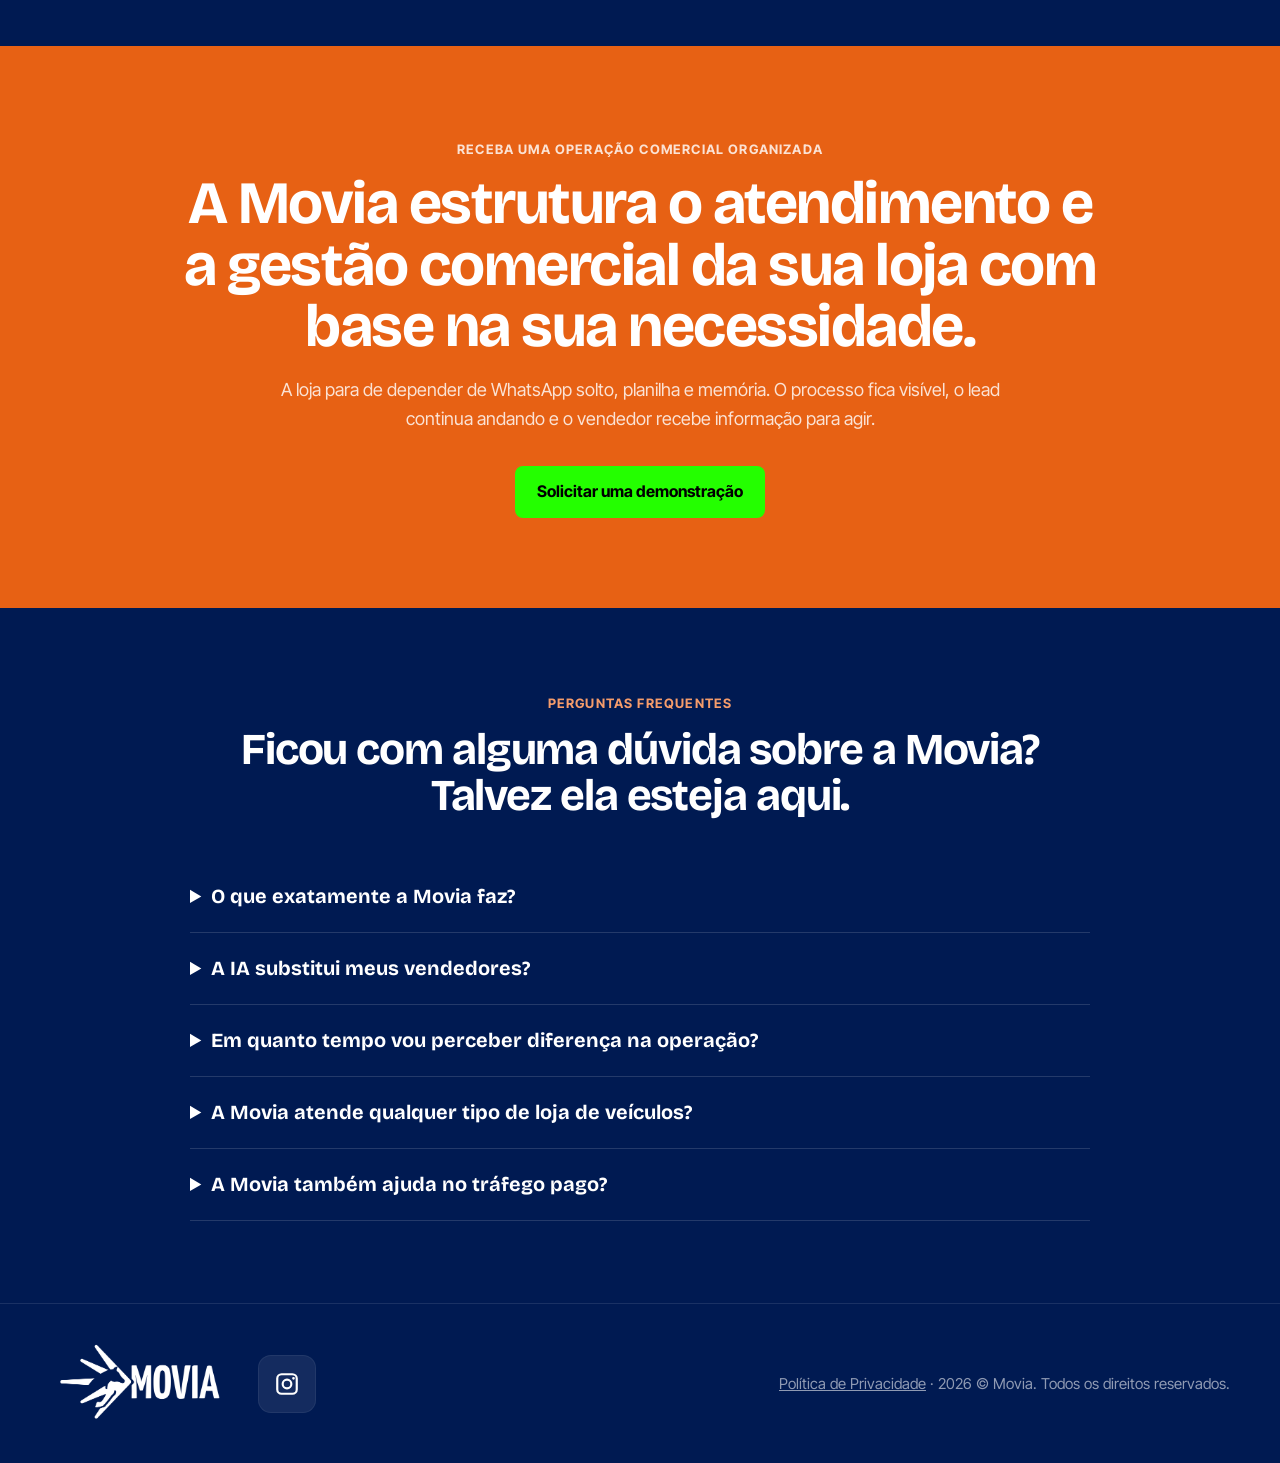
==== commit 32794914: "fix(lp): token compartilhado e honeypot no webhook de leads (#24) * fix(lp): token compartilhado e h" ====
--- a/lp/index.html
+++ b/lp/index.html
@@ -866,6 +866,13 @@
 
       <div class="form-card" id="formulario">
 <form id="leadForm" method="post">
+          <!-- Honeypot: isca pra bot. Humano nao ve (fora da tela), nao chega
+               nele no tab (tabindex="-1") e leitor de tela ignora
+               (aria-hidden). Se vier preenchido o Apps Script responde "ok" e
+               nao grava. Estilo inline de proposito: o CSS da pagina nao e
+               escopo deste form, e um seletor no <style> seria pista pro bot. -->
+          <input type="text" name="website" id="leadWebsite" tabindex="-1" autocomplete="off" aria-hidden="true"
+                 style="position:absolute;left:-9999px;width:1px;height:1px;opacity:0;pointer-events:none">
           <div class="form-grid">
             <div class="field">
               <label for="leadNome">Seu nome</label>
@@ -1236,6 +1243,13 @@
 (function(){
   // Destino do lead. Trocar por CRM depois = trocar esta linha.
   var WEBHOOK_URL = 'https://script.google.com/macros/s/AKfycbx2uq3nuJiykko7MqedwU82LeZAHYMZTXAcu3Q-z8XRV9qkVYn153tt6LoGhRNzUoa4Ow/exec';
+
+  // Token compartilhado com o Apps Script (propriedade LEAD_TOKEN).
+  // NAO e segredo: esta pagina e publica, entao quem abrir o fonte le o valor.
+  // Serve pra cortar bot generico e script kiddie que POSTam direto no /exec
+  // sem ler a pagina; atacante determinado passa. Trocar aqui exige trocar a
+  // propriedade no Apps Script no mesmo minuto — ver lp/planilha-setup.md.
+  var FORM_TOKEN = 'mv_4a44f20e6050b4e500f8b748';
   var form = document.getElementById('leadForm');
   if(!form) return;
   var tel = document.getElementById('leadTelefone');
@@ -1333,7 +1347,9 @@
       return;
     }
     var data = {};
+    // O FormData ja leva o honeypot (name="website"); vazio no envio humano.
     new FormData(form).forEach(function(v, k){ data[k] = String(v).trim(); });
+    data.token = FORM_TOKEN;
     data.pagina = location.href;
     var params = new URLSearchParams(location.search);
     UTM_CHAVES.forEach(function(k){
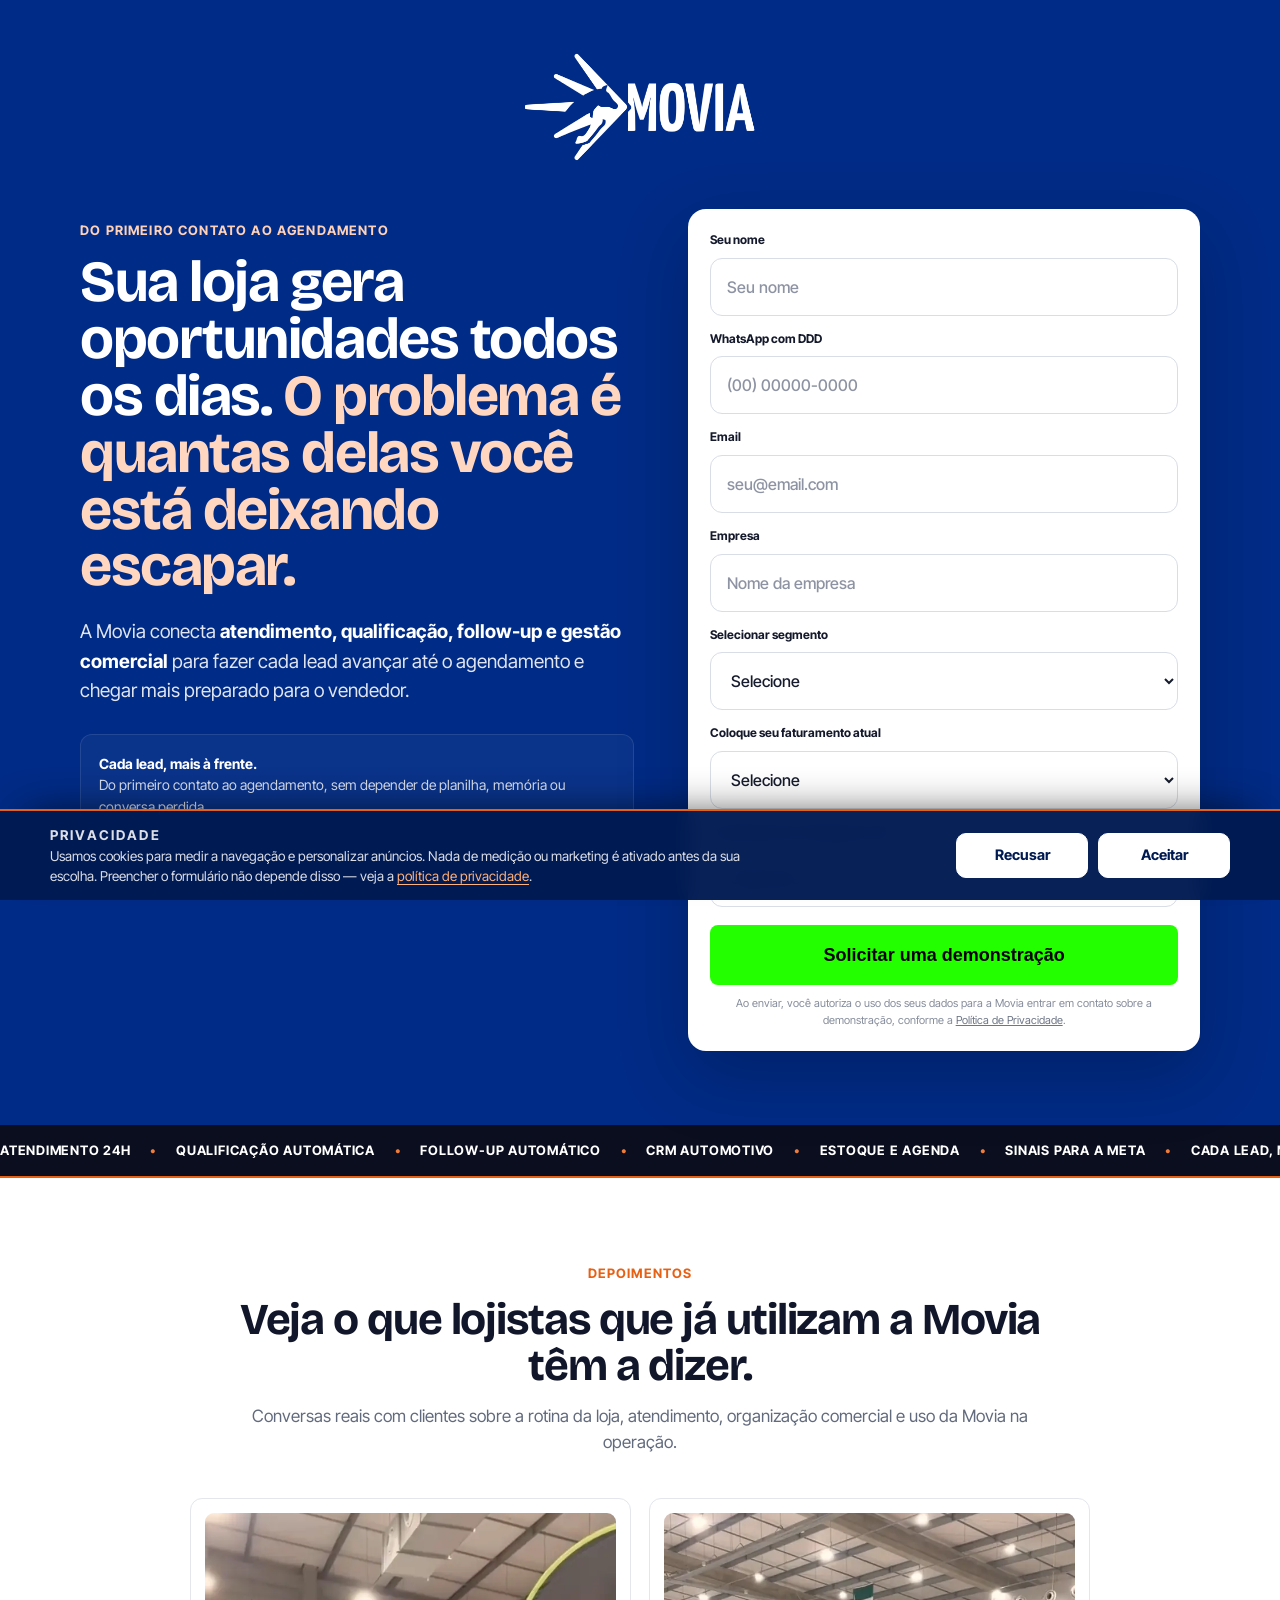
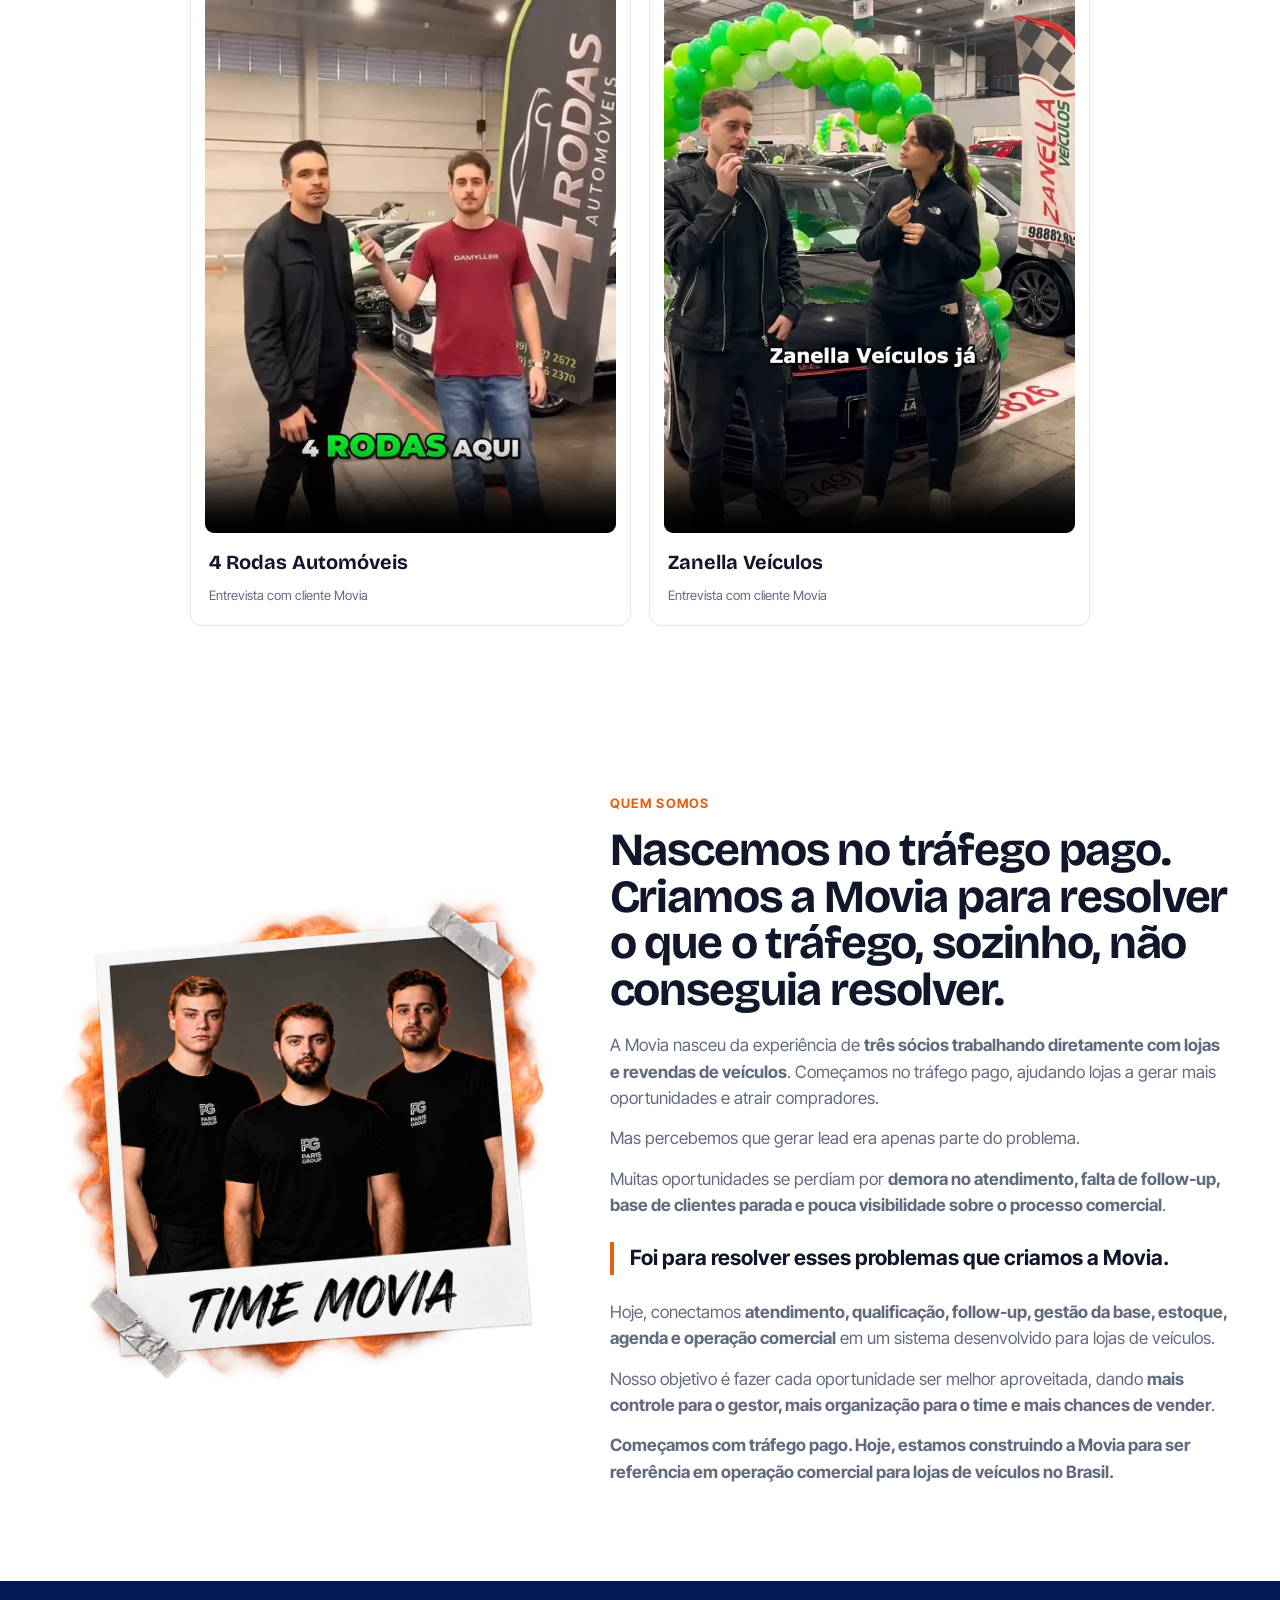
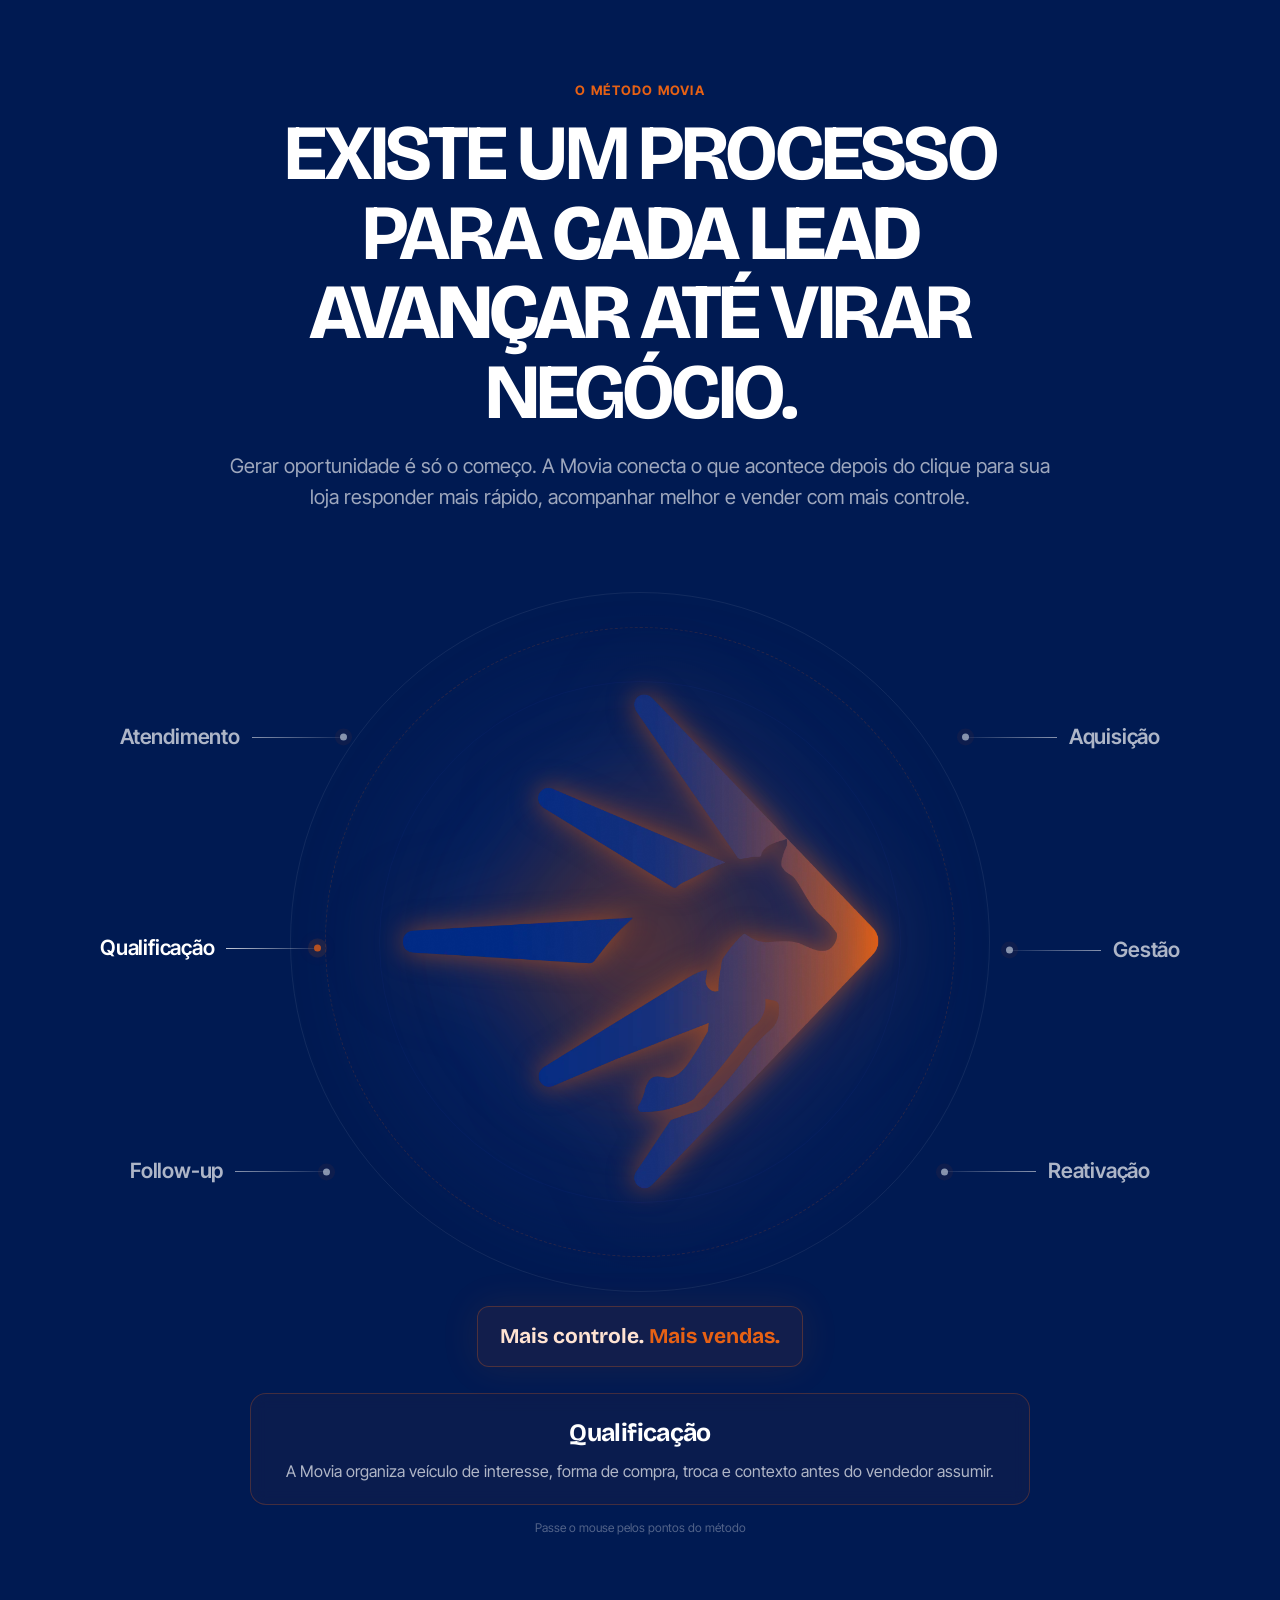
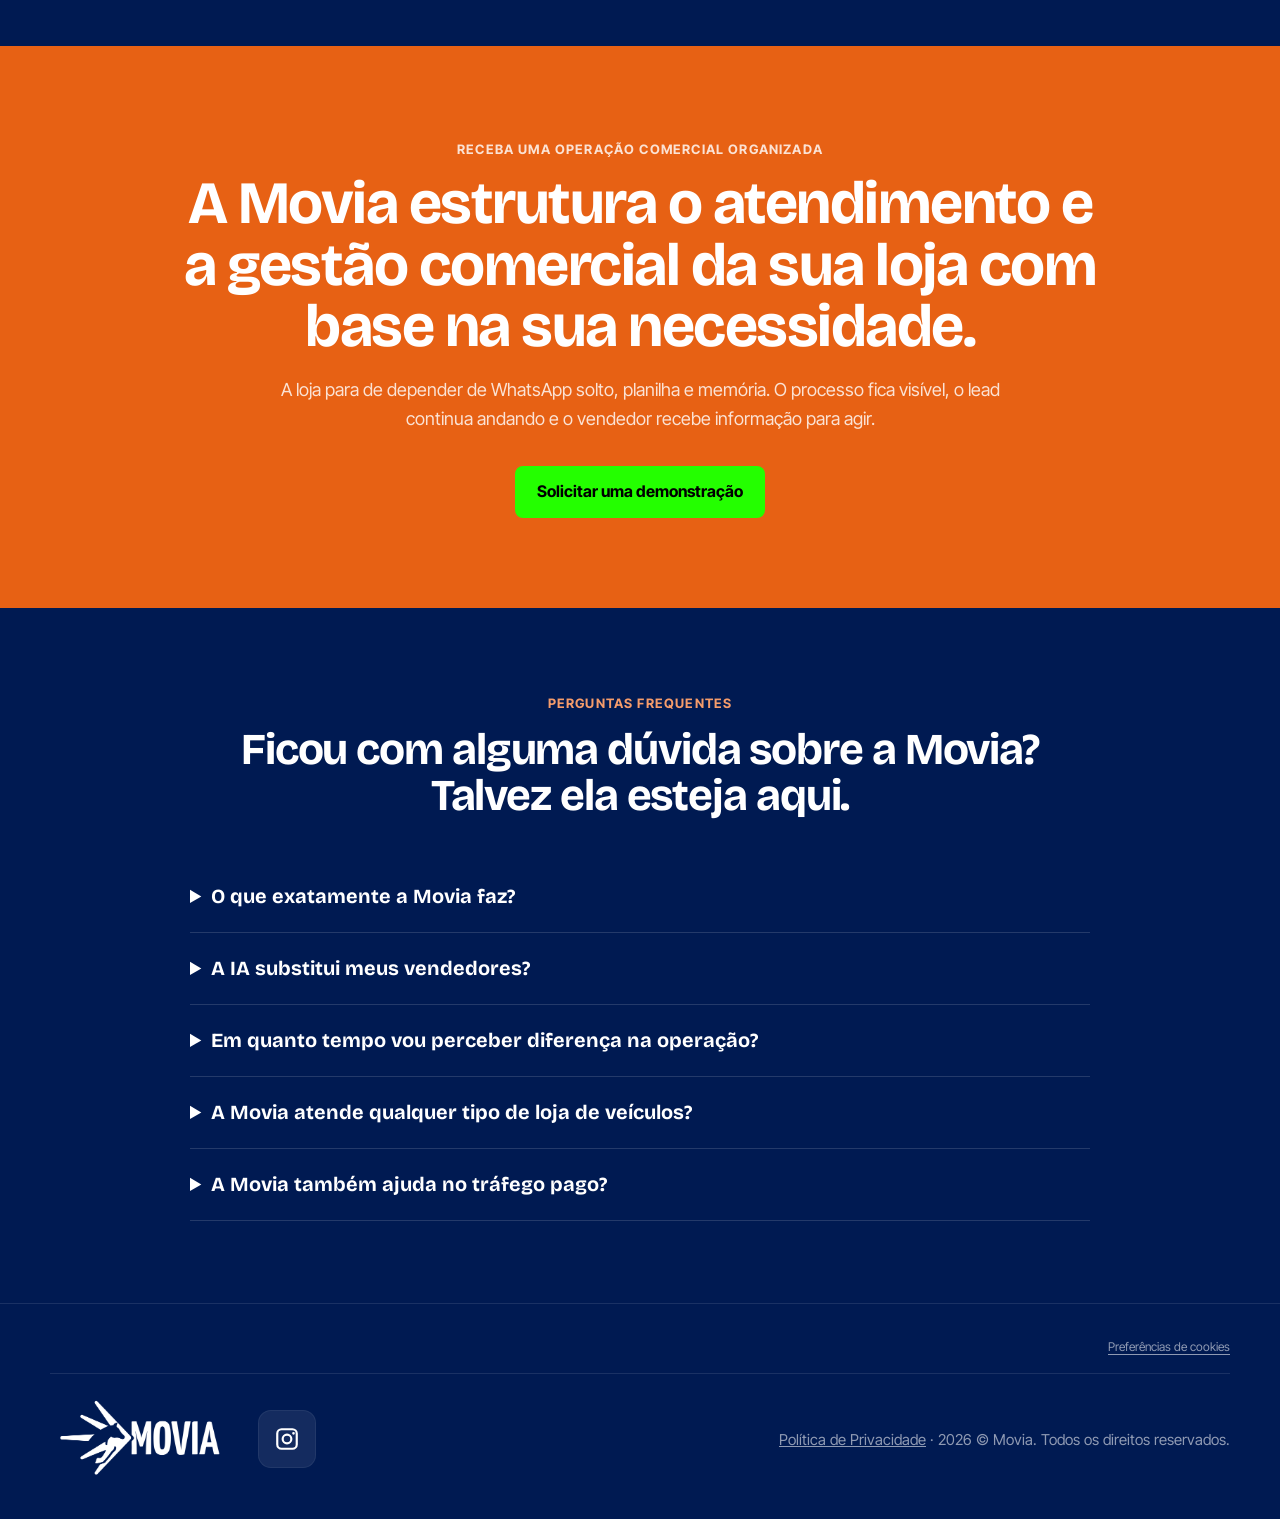
==== commit e88db08d: "feat(lp): consent mode v2 e banner de consentimento na LP (#30) A LP roda o mesmo container GTM-WXFG" ====
--- a/lp/index.html
+++ b/lp/index.html
@@ -3,6 +3,46 @@
 <head>
 <meta charset="utf-8">
 <meta name="viewport" content="width=device-width, initial-scale=1">
+
+<!-- Consent Mode v2 (LGPD) — roda ANTES do gtm.js, senao as tags de
+     marketing do container carregam sem nenhuma restricao. Esta LP e mais
+     sensivel que o site institucional: alem dos cookies, o formulario
+     captura nome, telefone, email e empresa. Mesma chave, mesma linguagem
+     e mesmo comportamento do banner do site institucional — o visitante
+     nao pode encontrar dois avisos diferentes da mesma empresa. -->
+<script>
+window.dataLayer=window.dataLayer||[];
+function gtag(){dataLayer.push(arguments)}
+(function(){
+  var KEY='movia_consent_v1',saved=null;
+  try{saved=window.localStorage.getItem(KEY)}catch(e){}
+  if(saved!=='granted'&&saved!=='denied')saved=null;
+  gtag('consent','default',{
+    ad_storage:'denied',
+    ad_user_data:'denied',
+    ad_personalization:'denied',
+    analytics_storage:'denied',
+    personalization_storage:'denied',
+    functionality_storage:'granted',
+    security_storage:'granted',
+    wait_for_update:500
+  });
+  gtag('set','ads_data_redaction',true);
+  gtag('set','url_passthrough',true);
+  if(saved){
+    /* redaction antes do update: o update ja dispara as tags e elas leem
+       ads_data_redaction no mesmo tick. */
+    if(saved==='granted')gtag('set','ads_data_redaction',false);
+    gtag('consent','update',{
+      ad_storage:saved,ad_user_data:saved,ad_personalization:saved,
+      analytics_storage:saved,personalization_storage:saved
+    });
+    dataLayer.push({event:'movia_consent',consent_state:saved,consent_source:'restaurado'});
+  }
+  window.__moviaConsent={key:KEY,state:saved};
+  document.documentElement.setAttribute('data-consent',saved?'definido':'pendente');
+})();
+</script>
 
 <!-- Google Tag Manager -->
 <!-- Depois de charset/viewport: o parser precisa saber a codificacao antes
@@ -838,6 +878,74 @@
   }
 }
 
+/* BANNER DE CONSENTIMENTO (LGPD)
+   Bloco proprio, no fim da folha: nao reescreve nenhuma regra existente
+   (a linha do .privacy e alterada por outro PR em paralelo).
+
+   position:fixed -> fora do fluxo, nao empurra nada, CLS zero. A
+   visibilidade vem do atributo data-consent que o script do <head> grava
+   antes do primeiro paint: sem piscada e sem aparicao tardia. */
+.consent{
+  position:fixed;left:0;right:0;bottom:0;z-index:200;display:none;
+  /* zera o `section{padding:82px 0}` global — o banner tem o proprio ritmo */
+  padding:0;
+  background:rgba(0,26,82,.97);
+  -webkit-backdrop-filter:blur(10px);backdrop-filter:blur(10px);
+  border-top:2px solid var(--orange);
+  box-shadow:0 -18px 44px -28px rgba(0,0,0,.9)
+}
+html[data-consent="pendente"] .consent{display:block}
+.consent-inner{
+  width:min(1180px,calc(100% - 40px));margin:0 auto;padding:14px 0;
+  display:flex;align-items:center;gap:22px;flex-wrap:wrap
+}
+.consent-text{flex:1 1 320px;min-width:0}
+.consent-eyebrow{
+  margin:0 0 5px;font-size:11px;font-weight:700;letter-spacing:.16em;
+  text-transform:uppercase;color:#FFD2B8
+}
+/* 92ch: cabe em 2 linhas no desktop. Cada linha a mais no aviso e altura
+   que o banner rouba da dobra numa pagina que custa por clique. */
+.consent-text p{margin:0;font-size:13.5px;line-height:1.5;color:rgba(255,255,255,.86);max-width:92ch}
+.consent-link{color:#FFB27A;text-decoration:underline;text-underline-offset:3px}
+.consent-link:hover{color:#fff}
+.consent-actions{display:flex;gap:10px;flex:0 0 auto}
+/* Aceitar e recusar dividem a mesma classe de proposito: mesmo tamanho,
+   mesma cor, mesmo peso, um clique cada. Exigencia da LGPD/ANPD — recusar
+   nao pode custar mais que aceitar. */
+.consent-btn{
+  font:700 14.5px/1 "Inter Tight","Inter",Arial,sans-serif;
+  padding:14px 24px;min-width:132px;border-radius:10px;cursor:pointer;
+  background:#fff;color:var(--navy900);border:1px solid #fff;
+  transition:background .18s,color .18s,border-color .18s
+}
+.consent-btn:hover{background:var(--orange);border-color:var(--orange);color:#fff}
+.consent-btn:focus-visible,.consent-link:focus-visible,.linklike:focus-visible{
+  outline:2px solid var(--orange400);outline-offset:3px
+}
+/* Botao com aparencia de link: reabrir as preferencias depois da escolha. */
+.linklike{
+  background:none;border:0;padding:0;font:inherit;color:inherit;cursor:pointer;
+  text-decoration:underline;text-underline-offset:3px
+}
+.consent-prefs{
+  display:flex;justify-content:flex-end;
+  font-size:12px;color:rgba(255,255,255,.56);
+  padding-bottom:16px;margin-bottom:20px;
+  border-bottom:1px solid rgba(255,255,255,.10)
+}
+.consent-prefs .linklike:hover{color:#fff}
+@media(max-width:760px){
+  .consent-inner{gap:12px;padding:13px 0}
+  .consent-text p{font-size:13px}
+  .consent-actions{width:100%}
+  .consent-btn{flex:1 1 0;min-width:0;padding:14px 10px}
+  .consent-prefs{justify-content:center}
+}
+@media (prefers-reduced-motion:reduce){
+  .consent-btn{transition:none}
+}
+
 </style>
 </head>
 <body>
@@ -845,6 +953,27 @@
 <noscript><iframe src="https://www.googletagmanager.com/ns.html?id=GTM-WXFGM7H5"
 height="0" width="0" style="display:none;visibility:hidden"></iframe></noscript>
 <!-- End Google Tag Manager (noscript) -->
+
+<!-- Banner de consentimento (LGPD). Primeiro no DOM para chegar no teclado
+     e no leitor de tela antes do formulario; fixado no rodape via CSS, fora
+     do fluxo, entao nao gera layout shift. Recusar vem primeiro na ordem de
+     leitura e usa a mesma classe de Aceitar: mesmo tamanho, mesmo peso, um
+     clique cada. Nao ha "X" — dispensar sem escolher nunca vale como
+     aceite. -->
+<section class="consent" id="consent" role="region" aria-label="Aviso de privacidade e cookies">
+  <div class="consent-inner">
+    <div class="consent-text">
+      <p class="consent-eyebrow">Privacidade</p>
+      <!-- /privacidade e a mesma URL que o banner do site institucional ja
+           aponta; a pagina em si chega pelo PR do aviso de privacidade. -->
+      <p>Usamos cookies para medir a navegação e personalizar anúncios. Nada de medição ou marketing é ativado antes da sua escolha. Preencher o formulário não depende disso — veja a <a class="consent-link" href="/privacidade" target="_blank" rel="noopener">política de privacidade</a>.</p>
+    </div>
+    <div class="consent-actions">
+      <button type="button" class="consent-btn" data-consent-acao="denied">Recusar</button>
+      <button type="button" class="consent-btn" data-consent-acao="granted">Aceitar</button>
+    </div>
+  </div>
+</section>
 
 <header class="hero">
   <div class="container">
@@ -1146,6 +1275,13 @@
 
 
 <footer class="footer">
+  <!-- Reabrir a escolha (revogar ou trocar) — exigencia da LGPD: retirar o
+       consentimento tem que ser tao facil quanto dar. Fica como primeiro
+       filho do <footer> de proposito: a linha do copyright e reescrita por
+       outro PR em paralelo e nao pode ser tocada aqui. -->
+  <div class="container consent-prefs">
+    <button type="button" class="linklike" id="consent-reabrir">Preferências de cookies</button>
+  </div>
   <div class="container footer-new">
     <div class="footer-left">
       <div class="footer-logo">
@@ -1166,6 +1302,60 @@
 </footer>
 
 
+
+<script>
+/* Consentimento (LGPD) — grava a escolha e atualiza o Consent Mode v2.
+   Bloco proprio, longe do script do formulario (mexido por outro PR).
+   Sem a configuracao correspondente dentro do GTM (consent checks nas tags
+   de marketing) este update nao bloqueia as tags Custom HTML do Meta. */
+(function(){
+  var cfg=window.__moviaConsent||{key:'movia_consent_v1',state:null};
+  var box=document.getElementById('consent');
+  var reabrir=document.getElementById('consent-reabrir');
+  if(!box) return;
+  var voltarFoco=null;
+
+  function abrir(origem){
+    voltarFoco=origem||null;
+    document.documentElement.setAttribute('data-consent','pendente');
+    var b=box.querySelector('.consent-btn');
+    if(b&&origem) b.focus();
+  }
+
+  function escolher(v){
+    if(v!=='granted'&&v!=='denied') return;
+    try{window.localStorage.setItem(cfg.key,v)}catch(e){}
+    cfg.state=v;
+    if(typeof gtag==='function'){
+      /* redaction antes do update: o update ja dispara as tags e elas leem
+         ads_data_redaction no mesmo tick. */
+      gtag('set','ads_data_redaction',v!=='granted');
+      gtag('consent','update',{
+        ad_storage:v,ad_user_data:v,ad_personalization:v,
+        analytics_storage:v,personalization_storage:v
+      });
+    }
+    (window.dataLayer=window.dataLayer||[]).push({event:'movia_consent',consent_state:v,consent_source:'banner'});
+    document.documentElement.setAttribute('data-consent','definido');
+    if(voltarFoco){voltarFoco.focus();voltarFoco=null;}
+  }
+
+  box.addEventListener('click',function(e){
+    var alvo=e.target&&e.target.closest?e.target.closest('[data-consent-acao]'):null;
+    if(alvo) escolher(alvo.getAttribute('data-consent-acao'));
+  });
+
+  /* Escape so fecha se ja existe escolha gravada — sem escolha, nao ha como
+     dispensar o aviso, e dispensar nunca vale como aceite. */
+  box.addEventListener('keydown',function(e){
+    if(e.key!=='Escape'||!cfg.state) return;
+    document.documentElement.setAttribute('data-consent','definido');
+    if(voltarFoco){voltarFoco.focus();voltarFoco=null;}
+  });
+
+  if(reabrir) reabrir.addEventListener('click',function(){abrir(reabrir);});
+})();
+</script>
 
 <script>
 (function(){
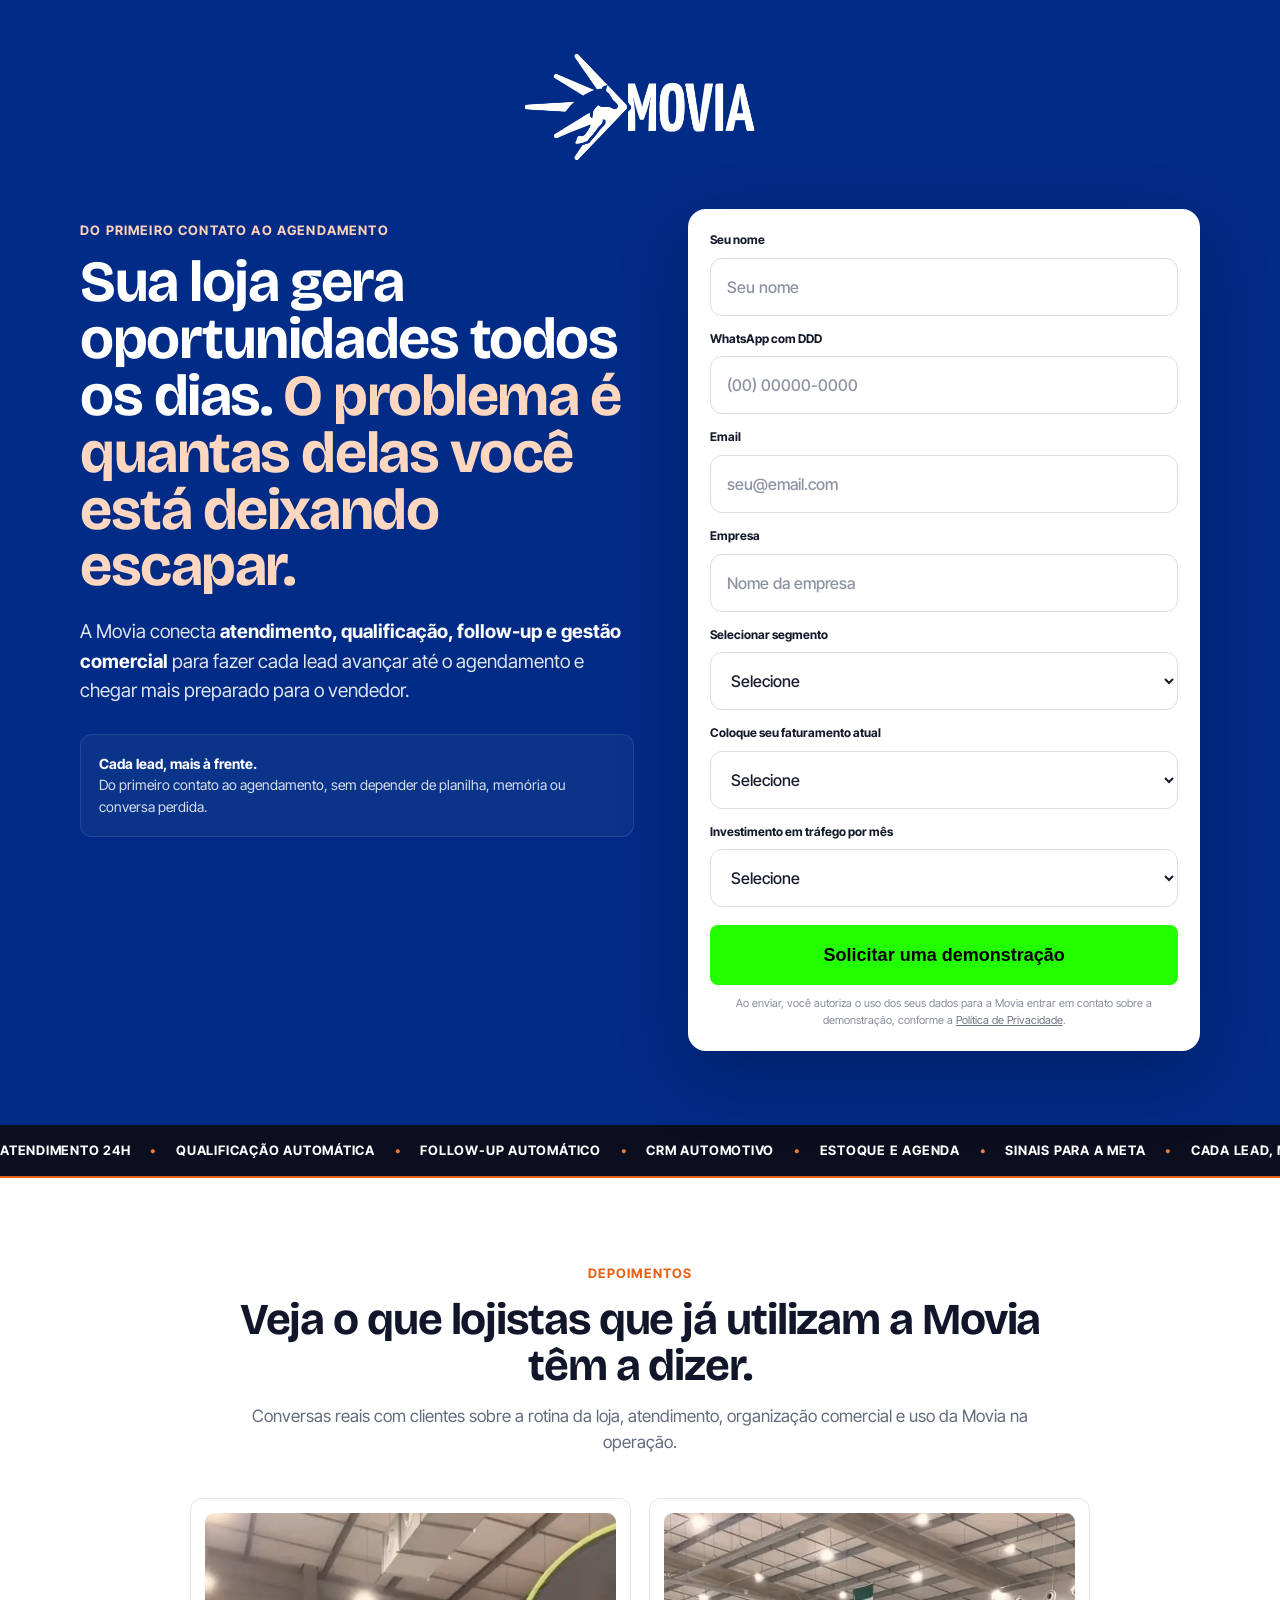
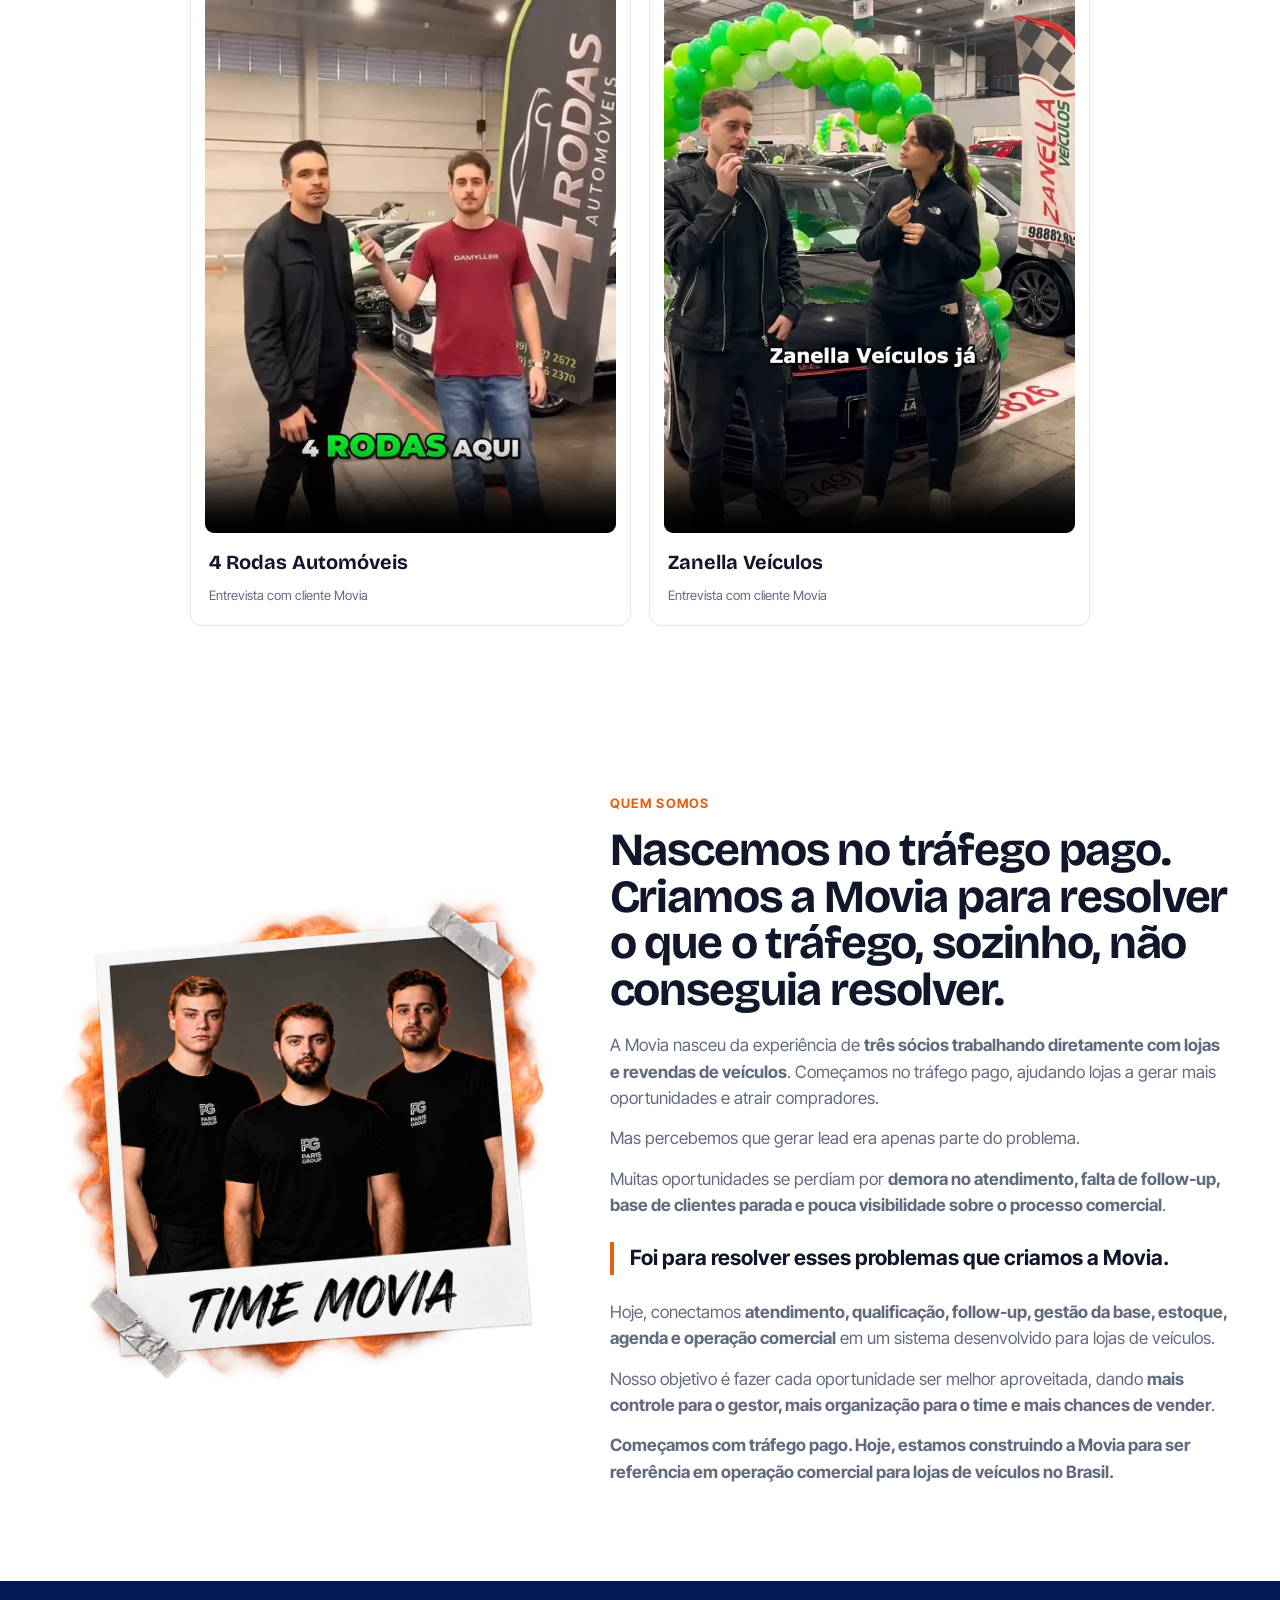
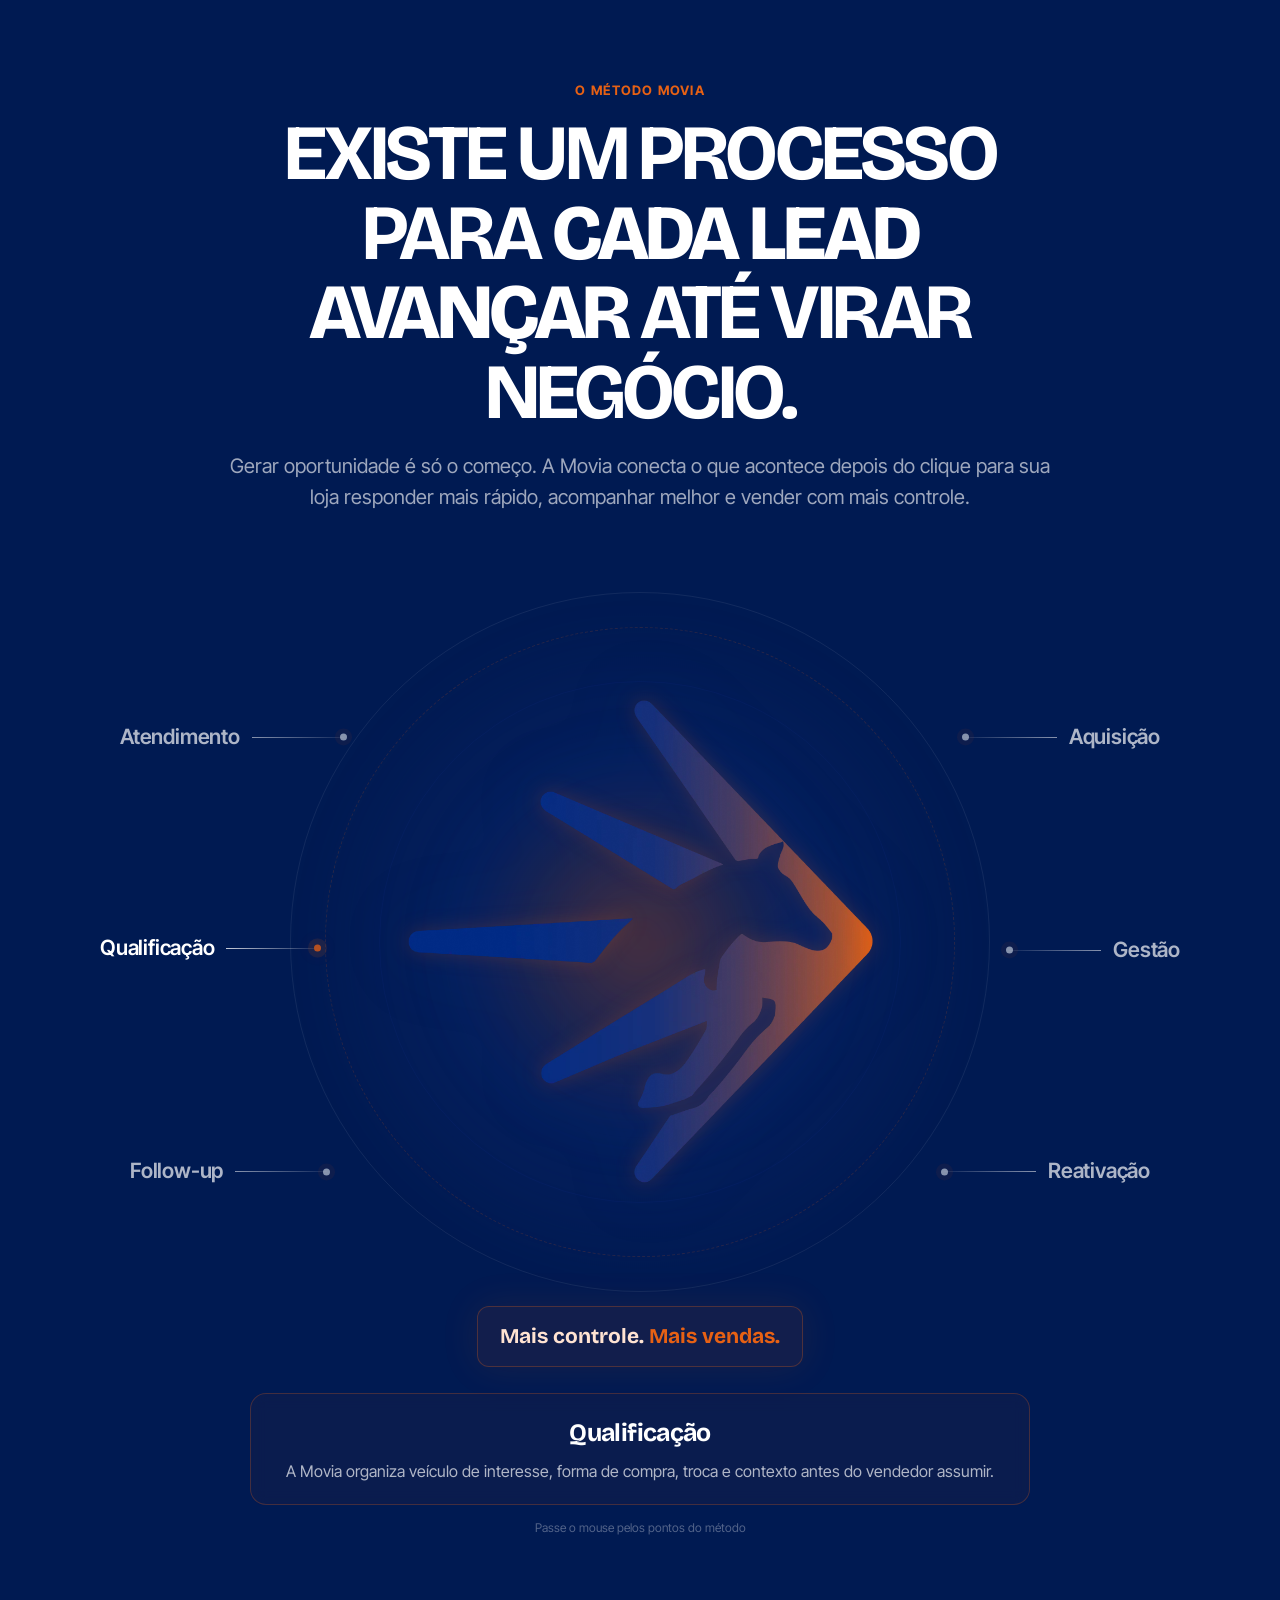
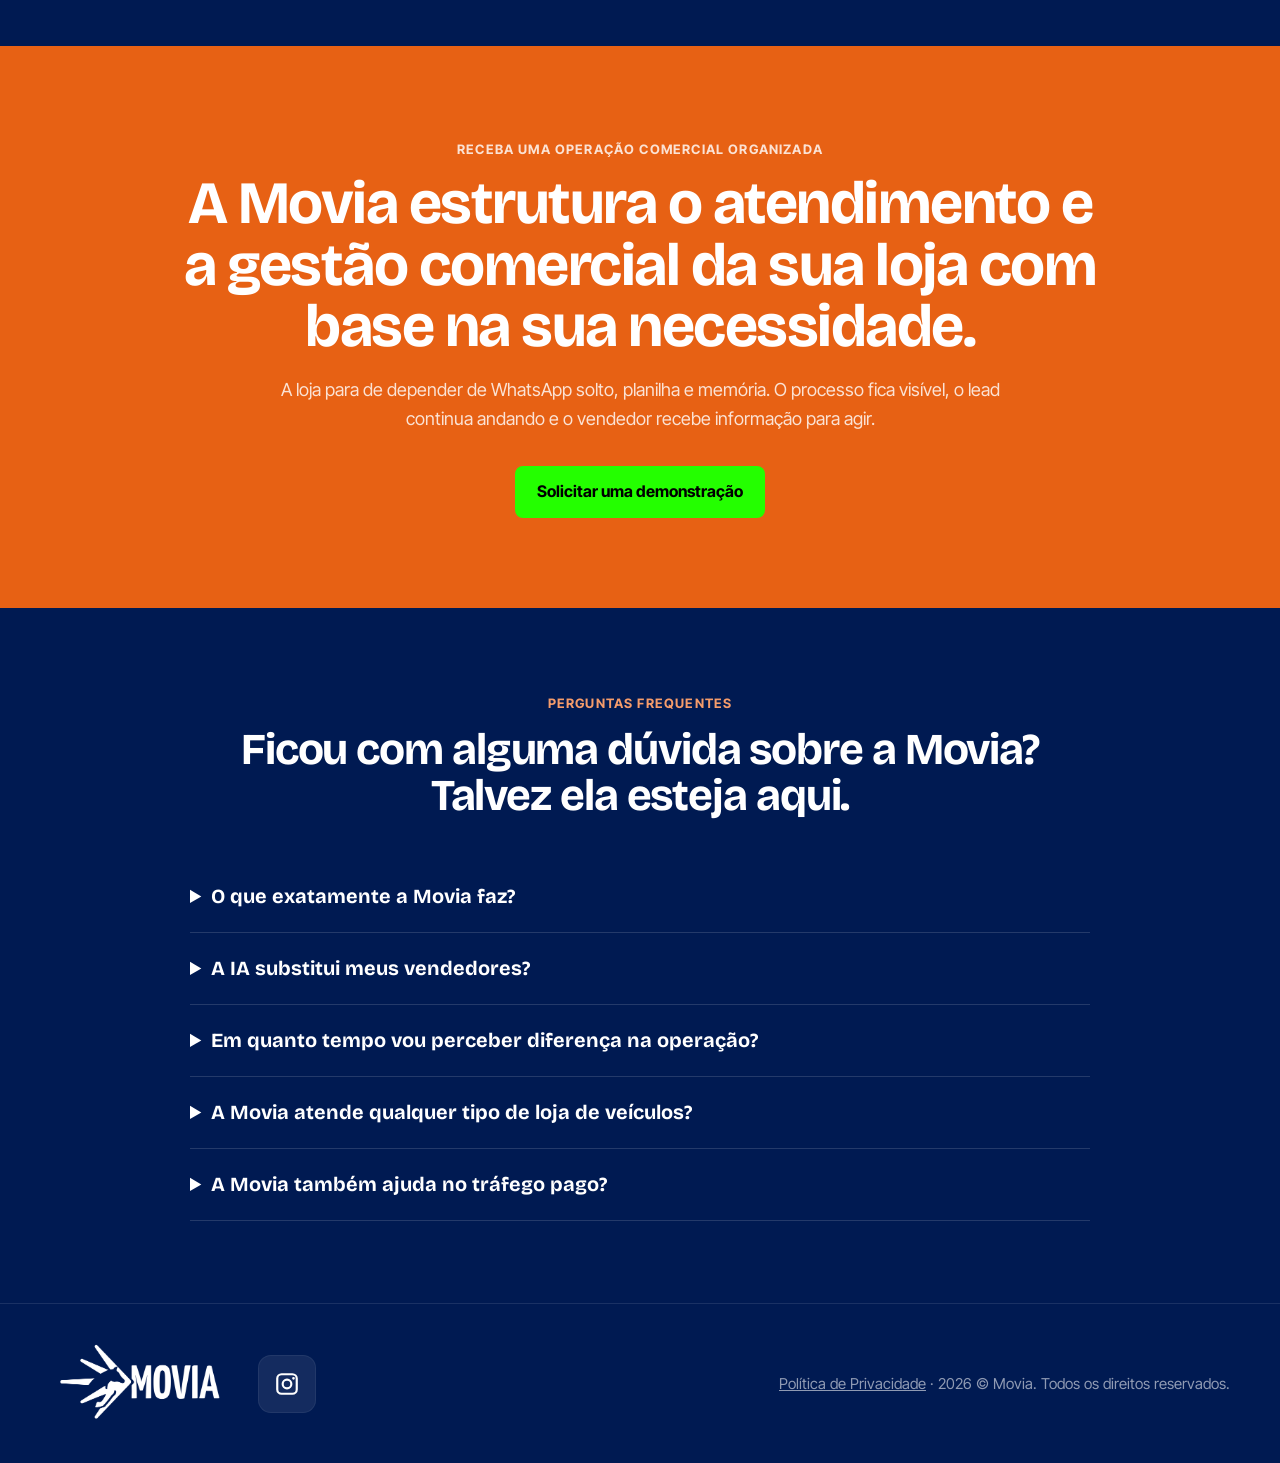
==== commit 3765290e: "revert: remove banner de consentimento (site + LP) e aviso de espera do envio (#31) * Revert "feat(s" ====
--- a/lp/index.html
+++ b/lp/index.html
@@ -3,46 +3,6 @@
 <head>
 <meta charset="utf-8">
 <meta name="viewport" content="width=device-width, initial-scale=1">
-
-<!-- Consent Mode v2 (LGPD) — roda ANTES do gtm.js, senao as tags de
-     marketing do container carregam sem nenhuma restricao. Esta LP e mais
-     sensivel que o site institucional: alem dos cookies, o formulario
-     captura nome, telefone, email e empresa. Mesma chave, mesma linguagem
-     e mesmo comportamento do banner do site institucional — o visitante
-     nao pode encontrar dois avisos diferentes da mesma empresa. -->
-<script>
-window.dataLayer=window.dataLayer||[];
-function gtag(){dataLayer.push(arguments)}
-(function(){
-  var KEY='movia_consent_v1',saved=null;
-  try{saved=window.localStorage.getItem(KEY)}catch(e){}
-  if(saved!=='granted'&&saved!=='denied')saved=null;
-  gtag('consent','default',{
-    ad_storage:'denied',
-    ad_user_data:'denied',
-    ad_personalization:'denied',
-    analytics_storage:'denied',
-    personalization_storage:'denied',
-    functionality_storage:'granted',
-    security_storage:'granted',
-    wait_for_update:500
-  });
-  gtag('set','ads_data_redaction',true);
-  gtag('set','url_passthrough',true);
-  if(saved){
-    /* redaction antes do update: o update ja dispara as tags e elas leem
-       ads_data_redaction no mesmo tick. */
-    if(saved==='granted')gtag('set','ads_data_redaction',false);
-    gtag('consent','update',{
-      ad_storage:saved,ad_user_data:saved,ad_personalization:saved,
-      analytics_storage:saved,personalization_storage:saved
-    });
-    dataLayer.push({event:'movia_consent',consent_state:saved,consent_source:'restaurado'});
-  }
-  window.__moviaConsent={key:KEY,state:saved};
-  document.documentElement.setAttribute('data-consent',saved?'definido':'pendente');
-})();
-</script>
 
 <!-- Google Tag Manager -->
 <!-- Depois de charset/viewport: o parser precisa saber a codificacao antes
@@ -878,74 +838,6 @@
   }
 }
 
-/* BANNER DE CONSENTIMENTO (LGPD)
-   Bloco proprio, no fim da folha: nao reescreve nenhuma regra existente
-   (a linha do .privacy e alterada por outro PR em paralelo).
-
-   position:fixed -> fora do fluxo, nao empurra nada, CLS zero. A
-   visibilidade vem do atributo data-consent que o script do <head> grava
-   antes do primeiro paint: sem piscada e sem aparicao tardia. */
-.consent{
-  position:fixed;left:0;right:0;bottom:0;z-index:200;display:none;
-  /* zera o `section{padding:82px 0}` global — o banner tem o proprio ritmo */
-  padding:0;
-  background:rgba(0,26,82,.97);
-  -webkit-backdrop-filter:blur(10px);backdrop-filter:blur(10px);
-  border-top:2px solid var(--orange);
-  box-shadow:0 -18px 44px -28px rgba(0,0,0,.9)
-}
-html[data-consent="pendente"] .consent{display:block}
-.consent-inner{
-  width:min(1180px,calc(100% - 40px));margin:0 auto;padding:14px 0;
-  display:flex;align-items:center;gap:22px;flex-wrap:wrap
-}
-.consent-text{flex:1 1 320px;min-width:0}
-.consent-eyebrow{
-  margin:0 0 5px;font-size:11px;font-weight:700;letter-spacing:.16em;
-  text-transform:uppercase;color:#FFD2B8
-}
-/* 92ch: cabe em 2 linhas no desktop. Cada linha a mais no aviso e altura
-   que o banner rouba da dobra numa pagina que custa por clique. */
-.consent-text p{margin:0;font-size:13.5px;line-height:1.5;color:rgba(255,255,255,.86);max-width:92ch}
-.consent-link{color:#FFB27A;text-decoration:underline;text-underline-offset:3px}
-.consent-link:hover{color:#fff}
-.consent-actions{display:flex;gap:10px;flex:0 0 auto}
-/* Aceitar e recusar dividem a mesma classe de proposito: mesmo tamanho,
-   mesma cor, mesmo peso, um clique cada. Exigencia da LGPD/ANPD — recusar
-   nao pode custar mais que aceitar. */
-.consent-btn{
-  font:700 14.5px/1 "Inter Tight","Inter",Arial,sans-serif;
-  padding:14px 24px;min-width:132px;border-radius:10px;cursor:pointer;
-  background:#fff;color:var(--navy900);border:1px solid #fff;
-  transition:background .18s,color .18s,border-color .18s
-}
-.consent-btn:hover{background:var(--orange);border-color:var(--orange);color:#fff}
-.consent-btn:focus-visible,.consent-link:focus-visible,.linklike:focus-visible{
-  outline:2px solid var(--orange400);outline-offset:3px
-}
-/* Botao com aparencia de link: reabrir as preferencias depois da escolha. */
-.linklike{
-  background:none;border:0;padding:0;font:inherit;color:inherit;cursor:pointer;
-  text-decoration:underline;text-underline-offset:3px
-}
-.consent-prefs{
-  display:flex;justify-content:flex-end;
-  font-size:12px;color:rgba(255,255,255,.56);
-  padding-bottom:16px;margin-bottom:20px;
-  border-bottom:1px solid rgba(255,255,255,.10)
-}
-.consent-prefs .linklike:hover{color:#fff}
-@media(max-width:760px){
-  .consent-inner{gap:12px;padding:13px 0}
-  .consent-text p{font-size:13px}
-  .consent-actions{width:100%}
-  .consent-btn{flex:1 1 0;min-width:0;padding:14px 10px}
-  .consent-prefs{justify-content:center}
-}
-@media (prefers-reduced-motion:reduce){
-  .consent-btn{transition:none}
-}
-
 </style>
 </head>
 <body>
@@ -953,27 +845,6 @@
 <noscript><iframe src="https://www.googletagmanager.com/ns.html?id=GTM-WXFGM7H5"
 height="0" width="0" style="display:none;visibility:hidden"></iframe></noscript>
 <!-- End Google Tag Manager (noscript) -->
-
-<!-- Banner de consentimento (LGPD). Primeiro no DOM para chegar no teclado
-     e no leitor de tela antes do formulario; fixado no rodape via CSS, fora
-     do fluxo, entao nao gera layout shift. Recusar vem primeiro na ordem de
-     leitura e usa a mesma classe de Aceitar: mesmo tamanho, mesmo peso, um
-     clique cada. Nao ha "X" — dispensar sem escolher nunca vale como
-     aceite. -->
-<section class="consent" id="consent" role="region" aria-label="Aviso de privacidade e cookies">
-  <div class="consent-inner">
-    <div class="consent-text">
-      <p class="consent-eyebrow">Privacidade</p>
-      <!-- /privacidade e a mesma URL que o banner do site institucional ja
-           aponta; a pagina em si chega pelo PR do aviso de privacidade. -->
-      <p>Usamos cookies para medir a navegação e personalizar anúncios. Nada de medição ou marketing é ativado antes da sua escolha. Preencher o formulário não depende disso — veja a <a class="consent-link" href="/privacidade" target="_blank" rel="noopener">política de privacidade</a>.</p>
-    </div>
-    <div class="consent-actions">
-      <button type="button" class="consent-btn" data-consent-acao="denied">Recusar</button>
-      <button type="button" class="consent-btn" data-consent-acao="granted">Aceitar</button>
-    </div>
-  </div>
-</section>
 
 <header class="hero">
   <div class="container">
@@ -1275,13 +1146,6 @@
 
 
 <footer class="footer">
-  <!-- Reabrir a escolha (revogar ou trocar) — exigencia da LGPD: retirar o
-       consentimento tem que ser tao facil quanto dar. Fica como primeiro
-       filho do <footer> de proposito: a linha do copyright e reescrita por
-       outro PR em paralelo e nao pode ser tocada aqui. -->
-  <div class="container consent-prefs">
-    <button type="button" class="linklike" id="consent-reabrir">Preferências de cookies</button>
-  </div>
   <div class="container footer-new">
     <div class="footer-left">
       <div class="footer-logo">
@@ -1302,60 +1166,6 @@
 </footer>
 
 
-
-<script>
-/* Consentimento (LGPD) — grava a escolha e atualiza o Consent Mode v2.
-   Bloco proprio, longe do script do formulario (mexido por outro PR).
-   Sem a configuracao correspondente dentro do GTM (consent checks nas tags
-   de marketing) este update nao bloqueia as tags Custom HTML do Meta. */
-(function(){
-  var cfg=window.__moviaConsent||{key:'movia_consent_v1',state:null};
-  var box=document.getElementById('consent');
-  var reabrir=document.getElementById('consent-reabrir');
-  if(!box) return;
-  var voltarFoco=null;
-
-  function abrir(origem){
-    voltarFoco=origem||null;
-    document.documentElement.setAttribute('data-consent','pendente');
-    var b=box.querySelector('.consent-btn');
-    if(b&&origem) b.focus();
-  }
-
-  function escolher(v){
-    if(v!=='granted'&&v!=='denied') return;
-    try{window.localStorage.setItem(cfg.key,v)}catch(e){}
-    cfg.state=v;
-    if(typeof gtag==='function'){
-      /* redaction antes do update: o update ja dispara as tags e elas leem
-         ads_data_redaction no mesmo tick. */
-      gtag('set','ads_data_redaction',v!=='granted');
-      gtag('consent','update',{
-        ad_storage:v,ad_user_data:v,ad_personalization:v,
-        analytics_storage:v,personalization_storage:v
-      });
-    }
-    (window.dataLayer=window.dataLayer||[]).push({event:'movia_consent',consent_state:v,consent_source:'banner'});
-    document.documentElement.setAttribute('data-consent','definido');
-    if(voltarFoco){voltarFoco.focus();voltarFoco=null;}
-  }
-
-  box.addEventListener('click',function(e){
-    var alvo=e.target&&e.target.closest?e.target.closest('[data-consent-acao]'):null;
-    if(alvo) escolher(alvo.getAttribute('data-consent-acao'));
-  });
-
-  /* Escape so fecha se ja existe escolha gravada — sem escolha, nao ha como
-     dispensar o aviso, e dispensar nunca vale como aceite. */
-  box.addEventListener('keydown',function(e){
-    if(e.key!=='Escape'||!cfg.state) return;
-    document.documentElement.setAttribute('data-consent','definido');
-    if(voltarFoco){voltarFoco.focus();voltarFoco=null;}
-  });
-
-  if(reabrir) reabrir.addEventListener('click',function(){abrir(reabrir);});
-})();
-</script>
 
 <script>
 (function(){
@@ -1554,14 +1364,7 @@
     msg.hidden = true;
     houveRetry = false;
 
-    // O Apps Script leva ~2-3s pra confirmar a gravação; depois de 2s a
-    // espera vira espera informada em vez de página travada.
-    var avisoTimer = setTimeout(function(){
-      mostrar('Só um instante — confirmando seu cadastro com segurança...', 'info');
-    }, 2000);
-
     function falha(){
-      clearTimeout(avisoTimer);
       mostrar('Não conseguimos enviar agora. Tente novamente em instantes.', true);
       btn.disabled = false; btn.textContent = BTN_TEXTO;
     }
@@ -1587,7 +1390,6 @@
     }
 
     enviar(JSON.stringify(data), 1).then(function(resp){
-      clearTimeout(avisoTimer);
       if(resp.status === 'ok'){
         sucesso();
       } else if(resp.status === 'duplicate' && houveRetry){
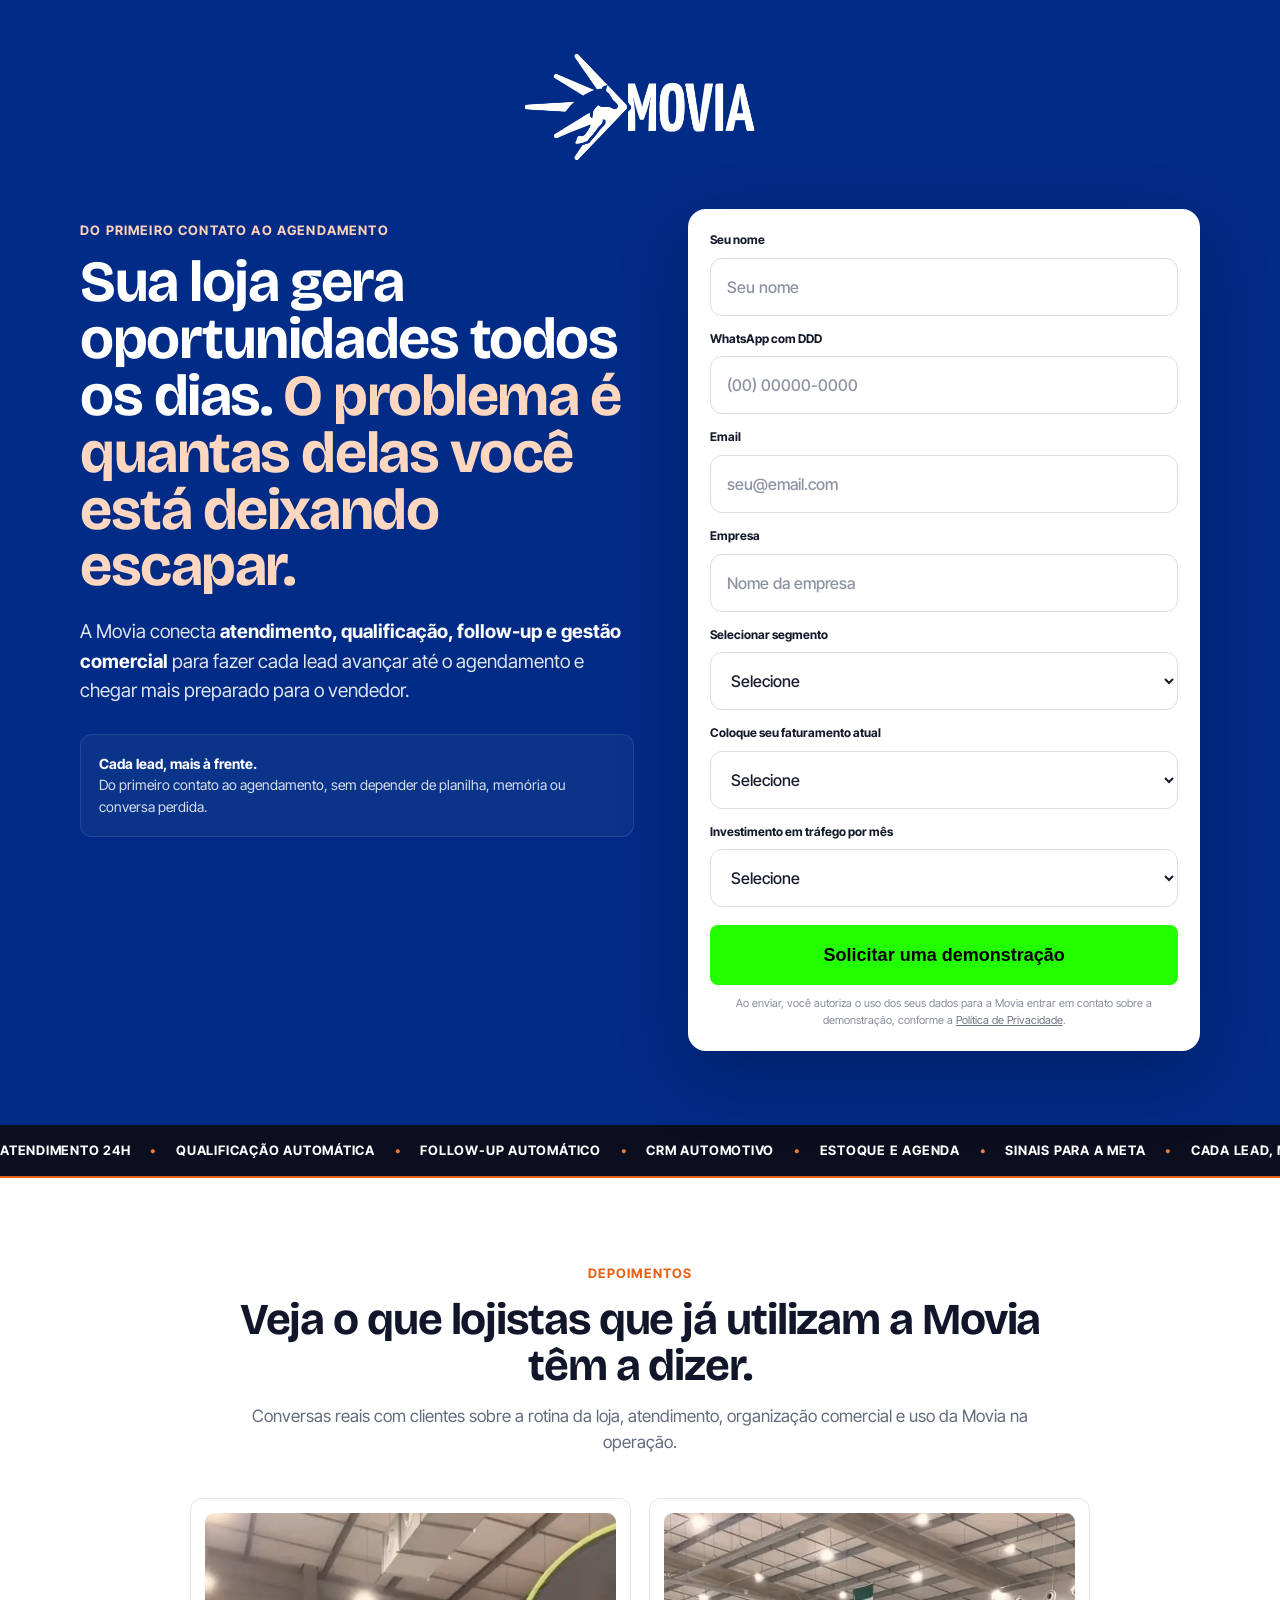
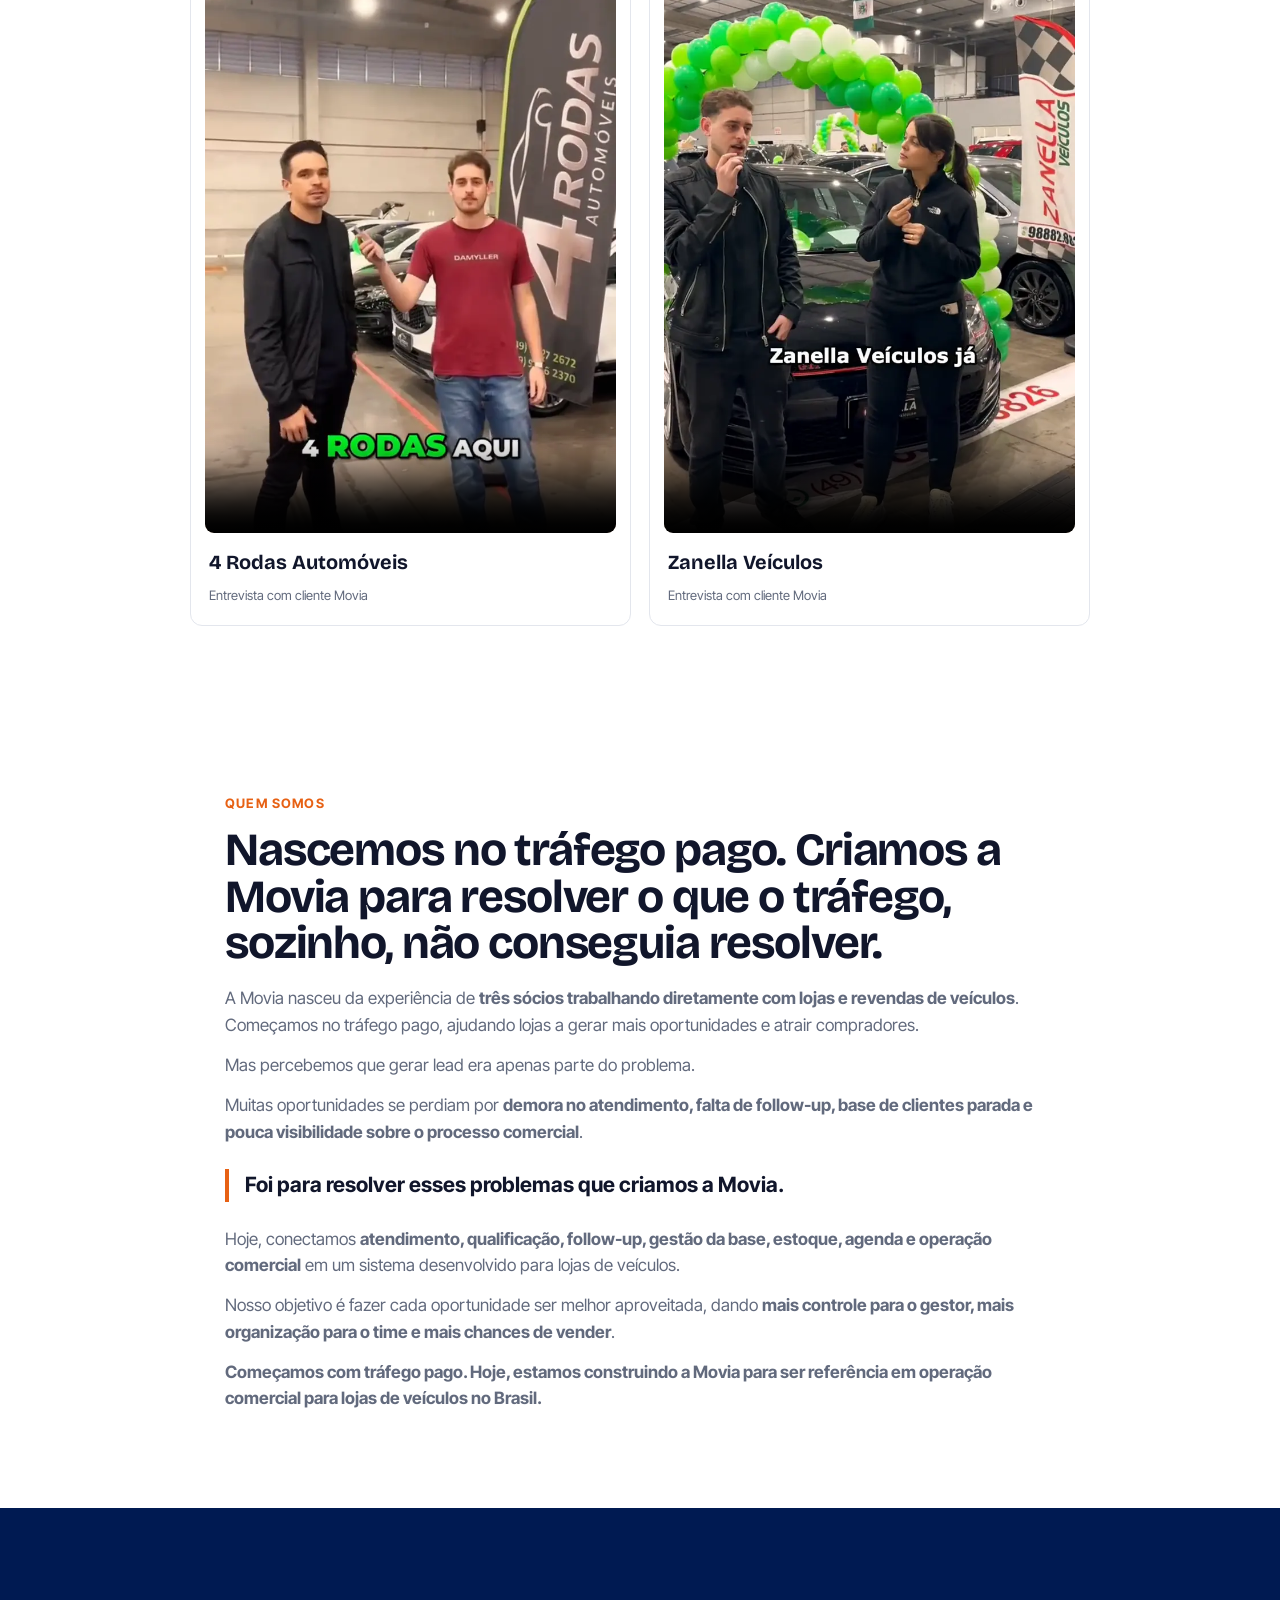
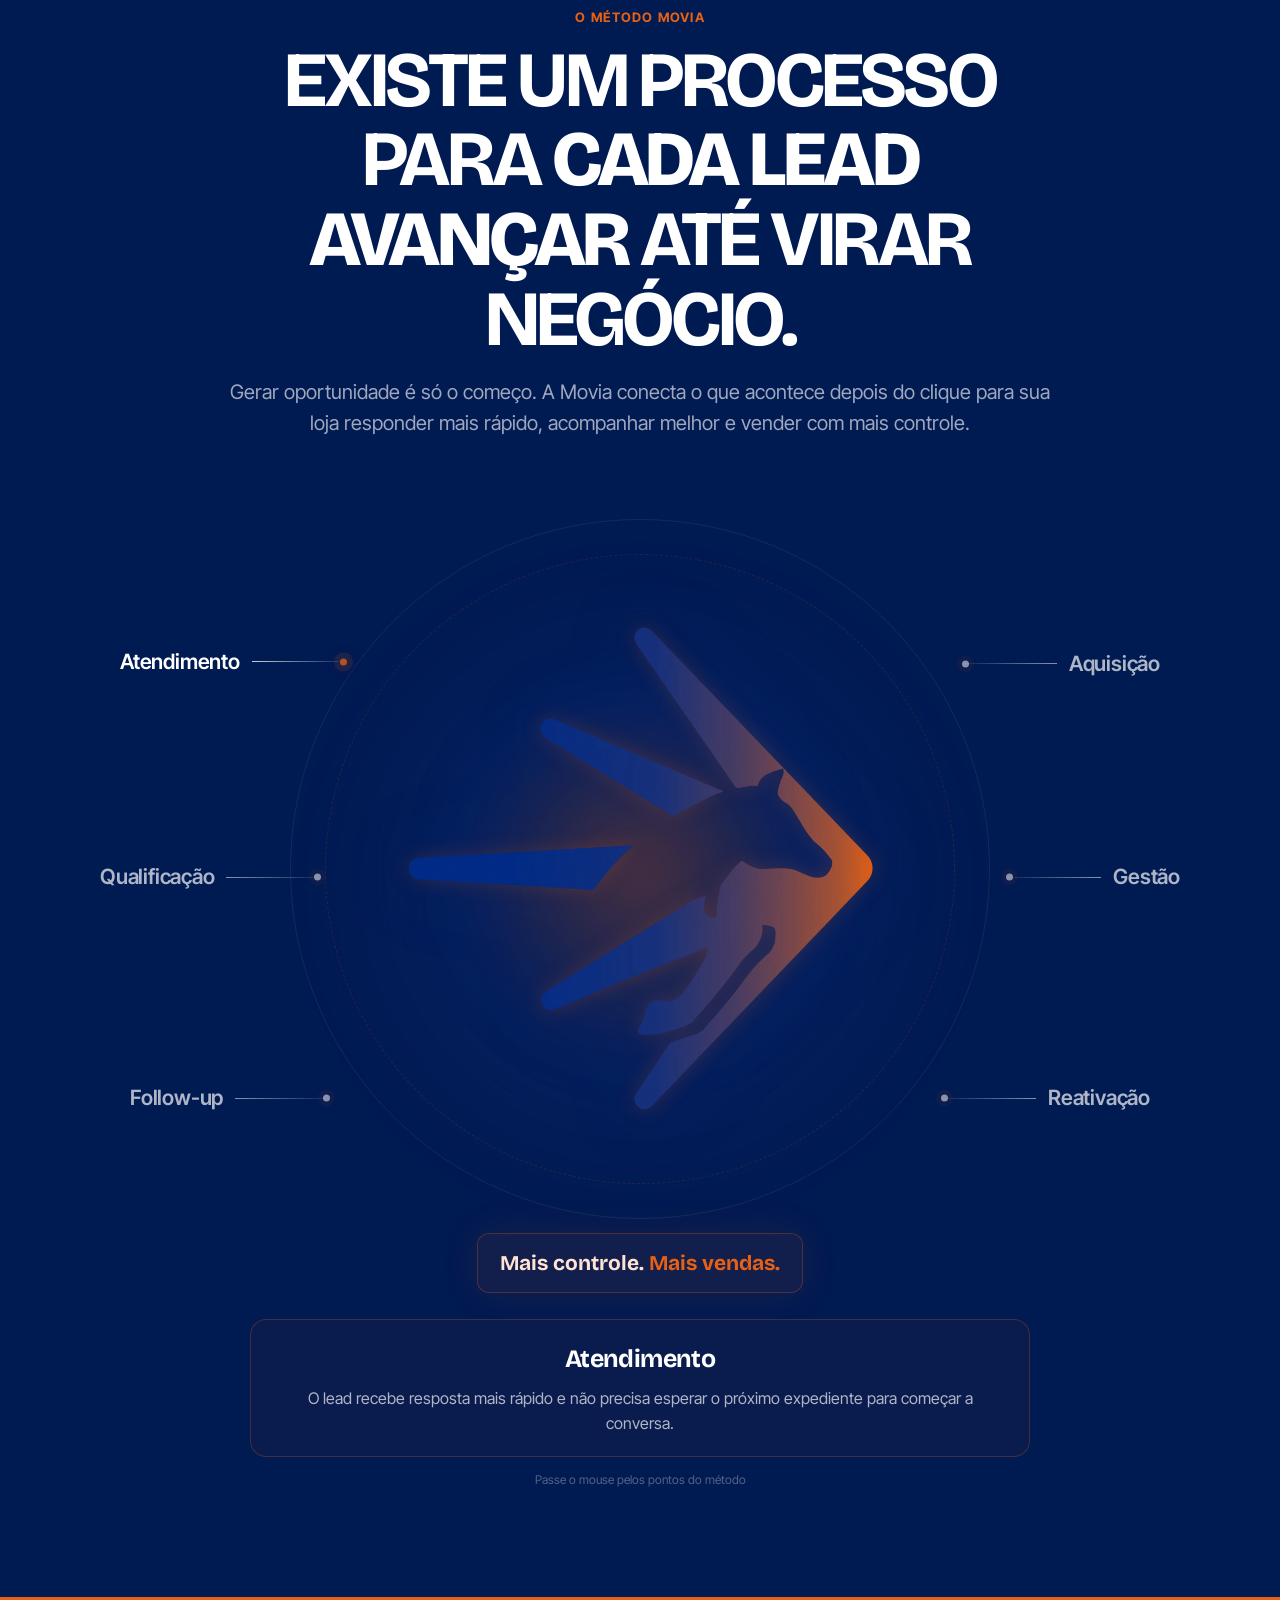
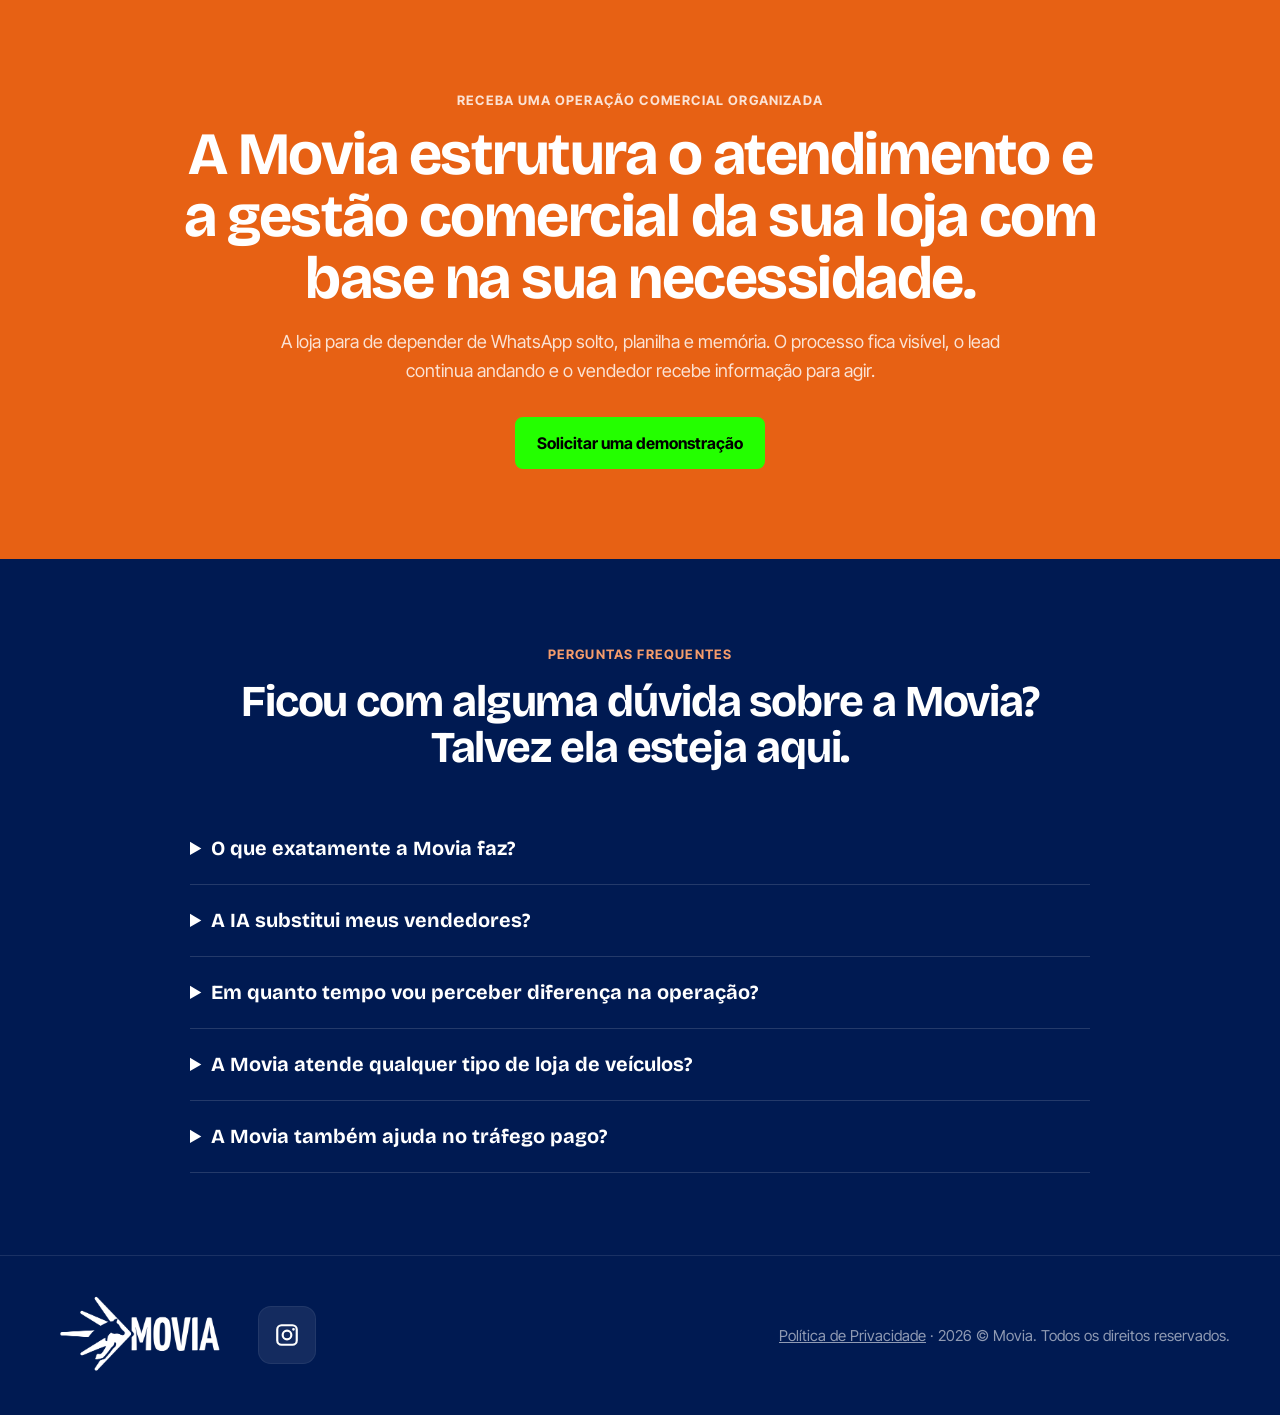
==== commit db2c4076: "chore(lp): remove foto do time da secao Quem somos (#32) Pedido do Ruan. A secao vira coluna unica c" ====
--- a/lp/index.html
+++ b/lp/index.html
@@ -206,7 +206,7 @@
 .person strong{display:block;color:var(--text);font-size:14px}
 
 /* Who */
-.who-grid{display:grid;grid-template-columns:.9fr 1.1fr;gap:52px;align-items:center}
+.who-grid{display:grid;grid-template-columns:1fr;max-width:830px;margin:0 auto}
 .photo-placeholder{
   min-height:410px;background:linear-gradient(145deg,#E8EBF2,#D9DEE8);
   border-radius:14px;border:1px dashed #AEB6C5;
@@ -322,14 +322,6 @@
 @media(max-width:720px){
   .test-grid.video-grid{grid-template-columns:1fr}
   .video-testimonial video{max-height:none}
-}
-
-
-.who-photo-art{
-  width:min(100%,540px);
-  display:block;
-  margin:0 auto;
-  height:auto;
 }
 
 
@@ -996,10 +988,6 @@
 
 <section class="who">
   <div class="container who-grid">
-    <div style="display:flex;align-items:center;justify-content:center">
-      <img src="assets/time-movia.webp" alt="Time Movia" class="who-photo-art" style="width:min(100%,560px);height:auto;display:block">
-    </div>
-
     <div>
       <div class="eyebrow">Quem somos</div>
       <h2>Nascemos no tráfego pago. Criamos a Movia para resolver o que o tráfego, sozinho, não conseguia resolver.</h2>
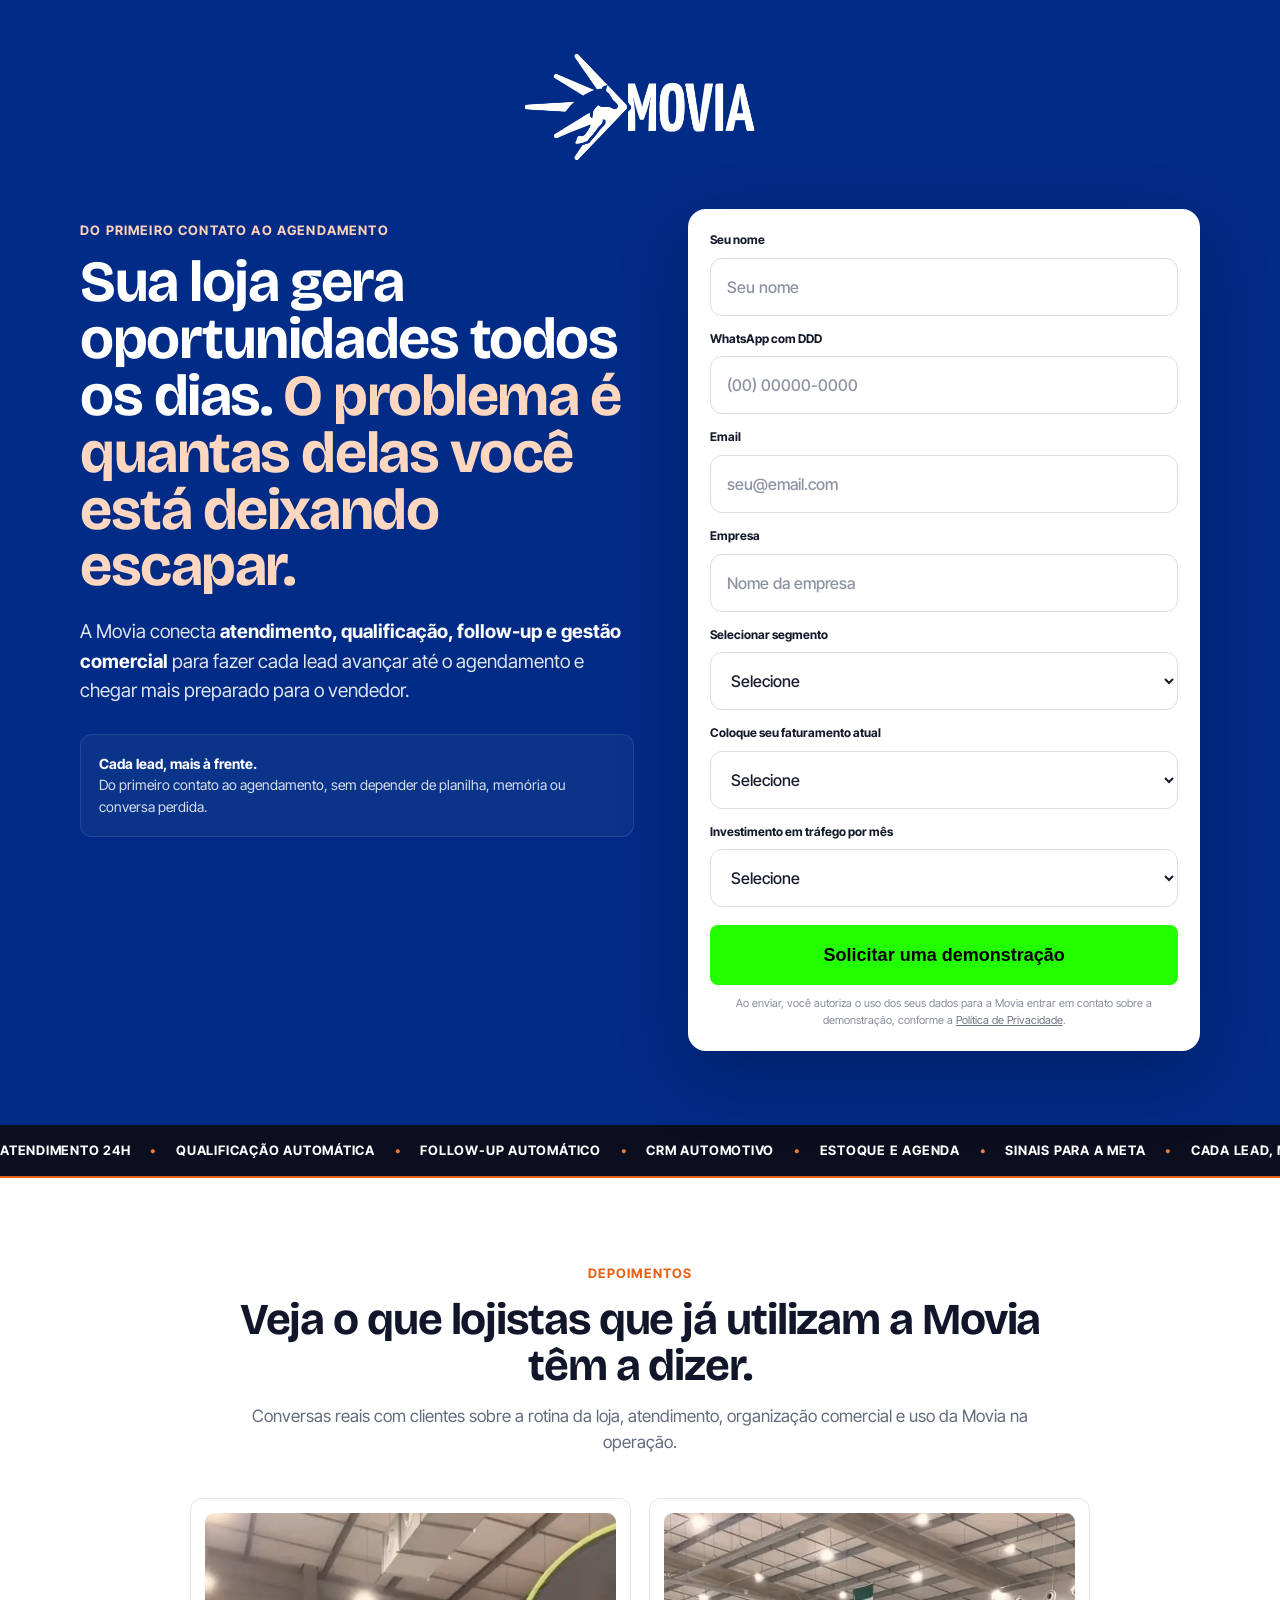
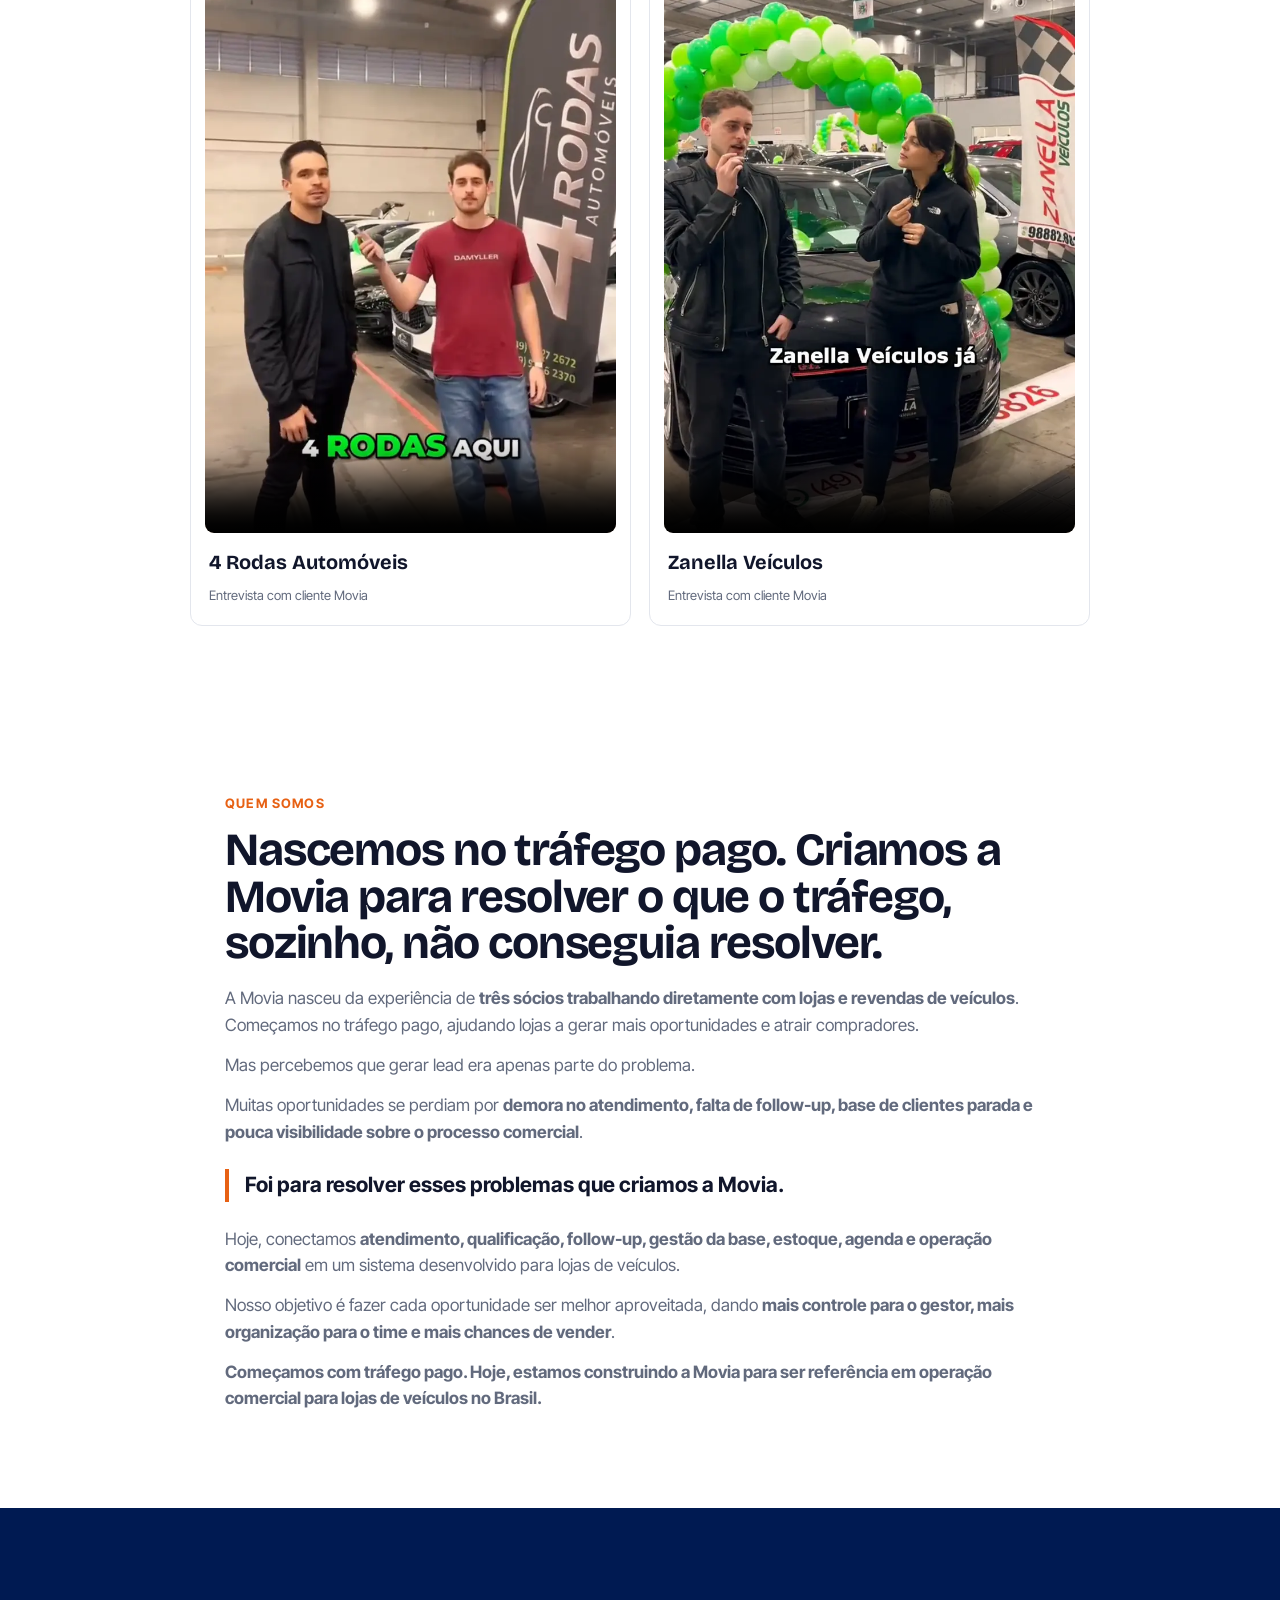
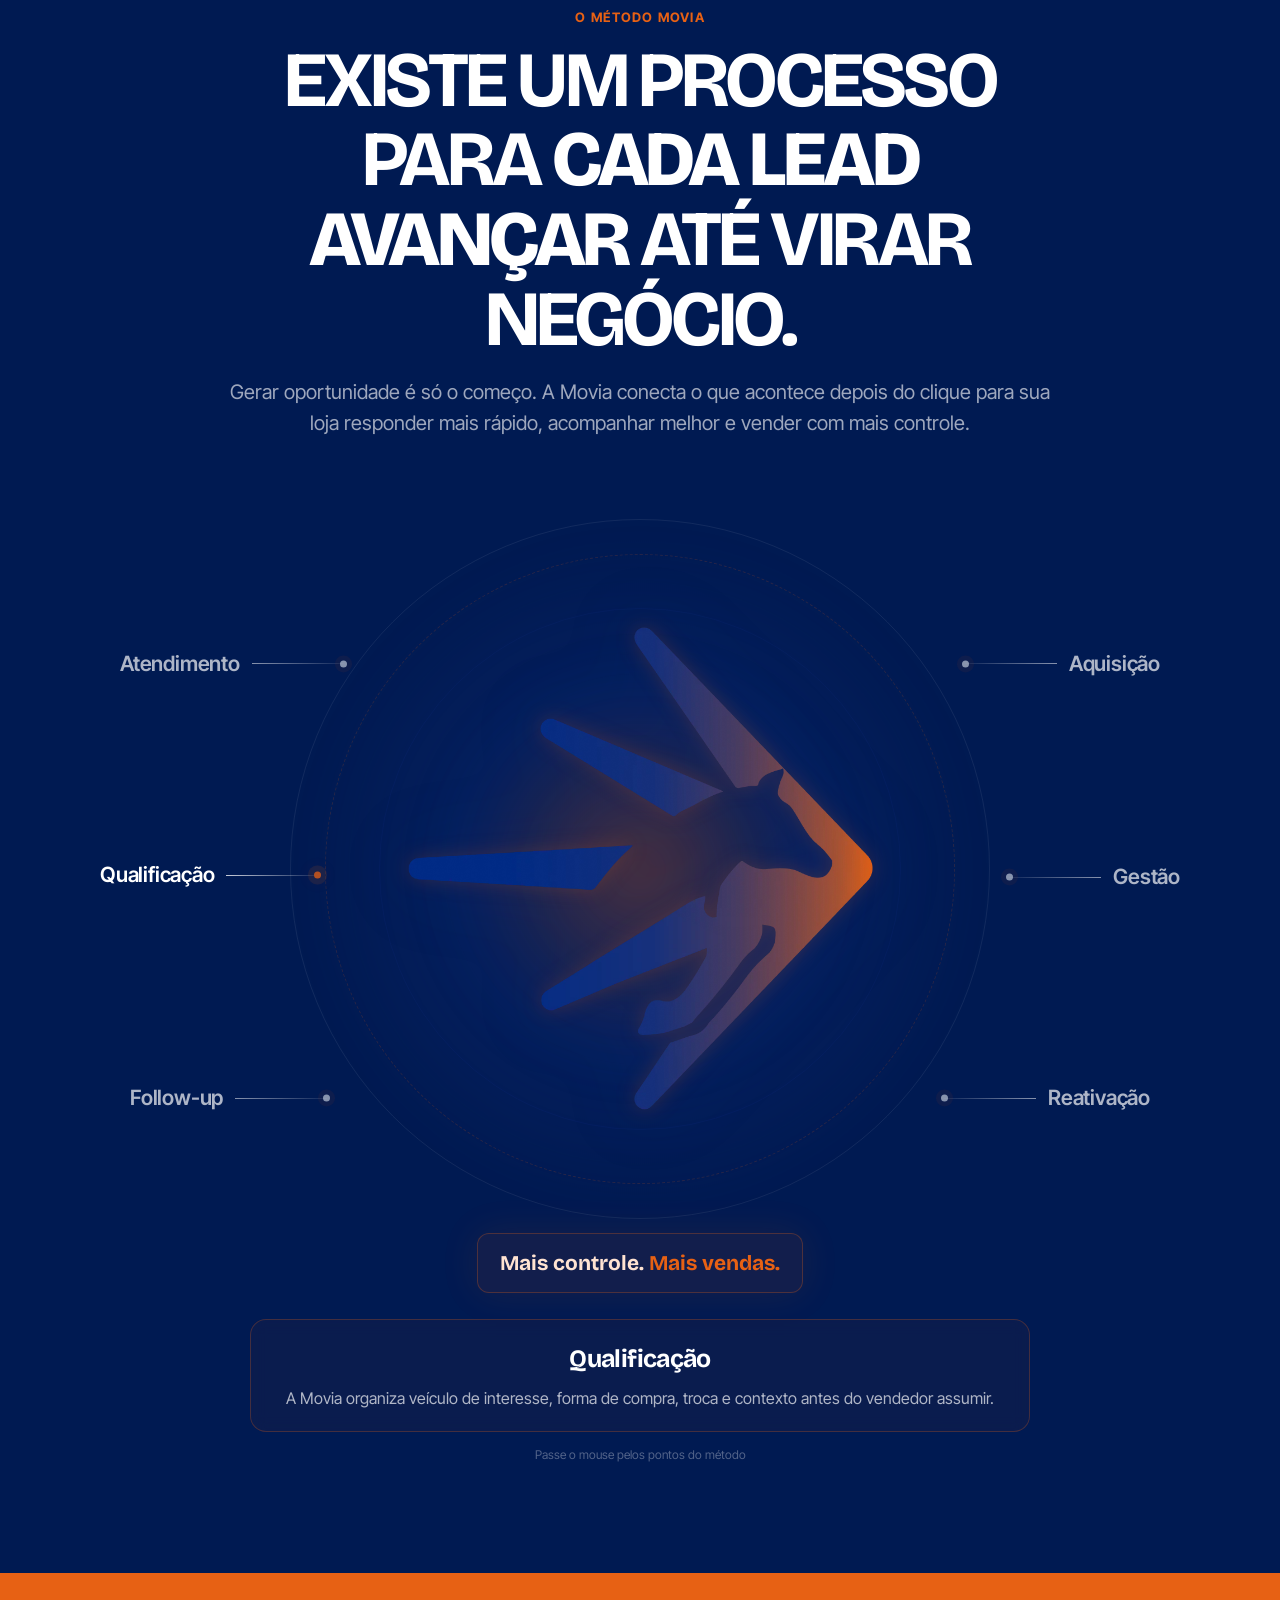
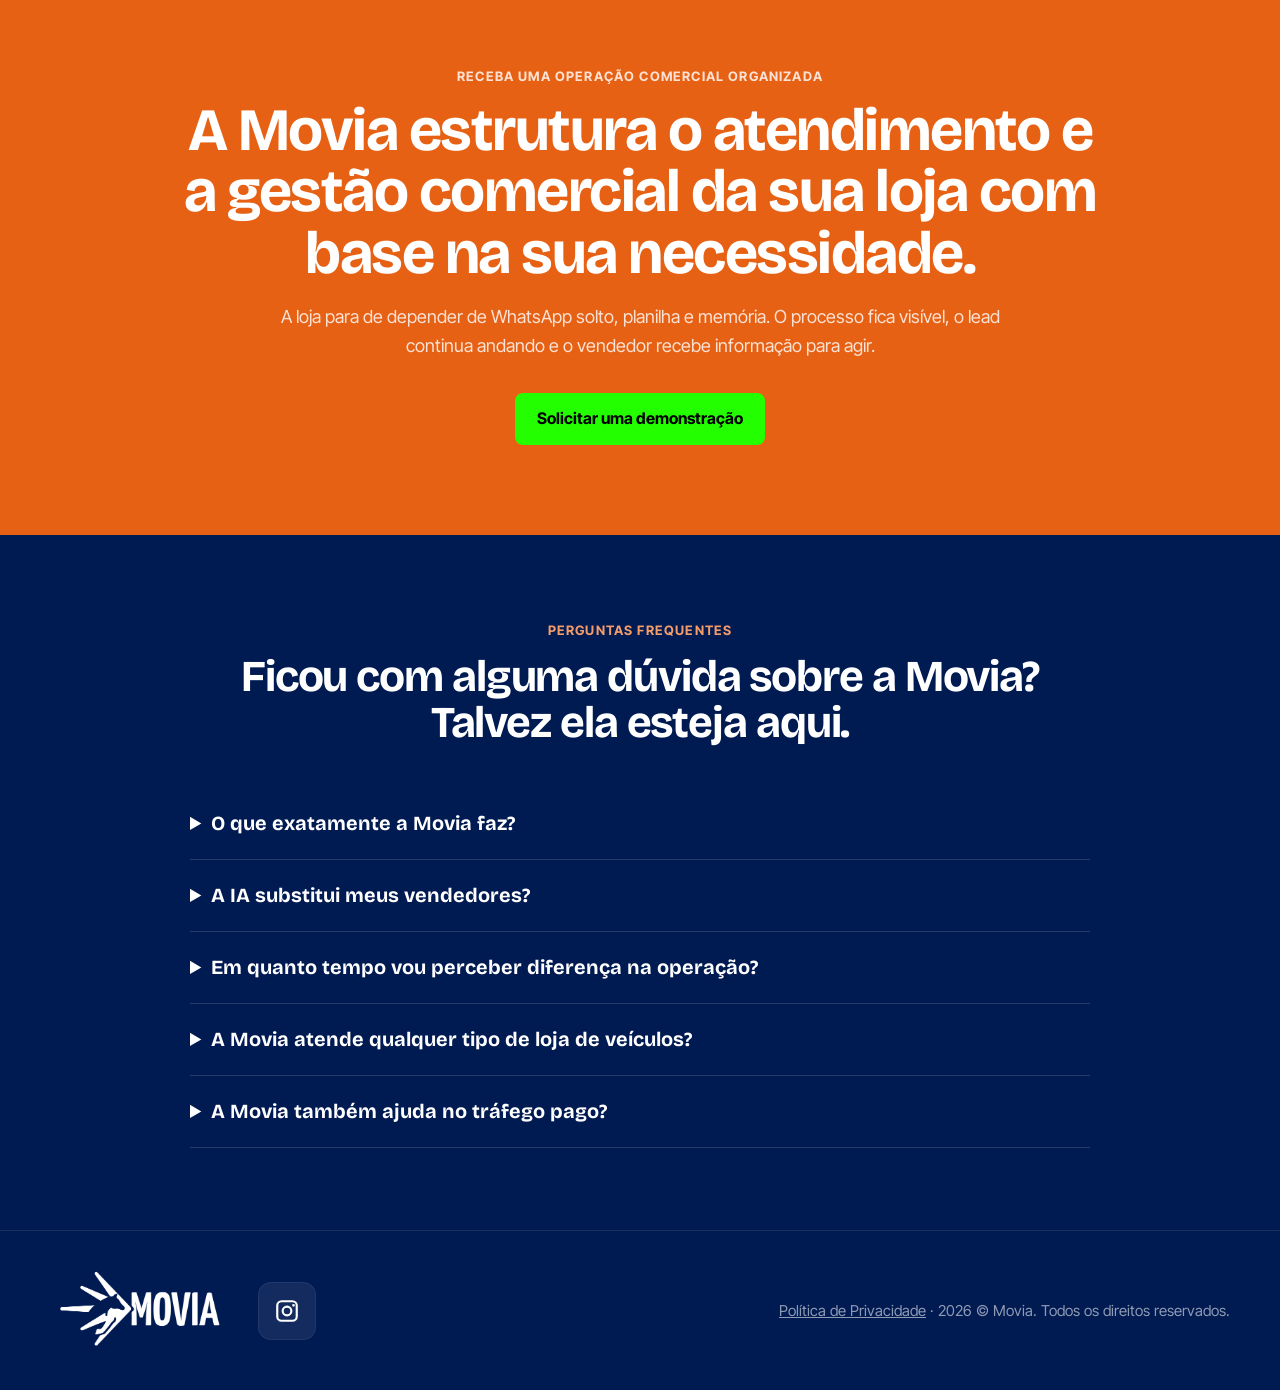
==== commit 028abec7: "fix(lp): aponta o form pra implantacao v5 do Apps Script (doPost v4, token+honeypot ativos) (#33) A " ====
--- a/lp/index.html
+++ b/lp/index.html
@@ -1230,7 +1230,7 @@
 // >>> lead-form >>>
 (function(){
   // Destino do lead. Trocar por CRM depois = trocar esta linha.
-  var WEBHOOK_URL = 'https://script.google.com/macros/s/AKfycbx2uq3nuJiykko7MqedwU82LeZAHYMZTXAcu3Q-z8XRV9qkVYn153tt6LoGhRNzUoa4Ow/exec';
+  var WEBHOOK_URL = 'https://script.google.com/macros/s/AKfycbzb5bonv7JslJ0DCz_T7wTlVsJOJSWCAafK9V-v88ukO6yZ5LKLa1FChRE126U8CZ_fIA/exec';
 
   // Token compartilhado com o Apps Script (propriedade LEAD_TOKEN).
   // NAO e segredo: esta pagina e publica, entao quem abrir o fonte le o valor.
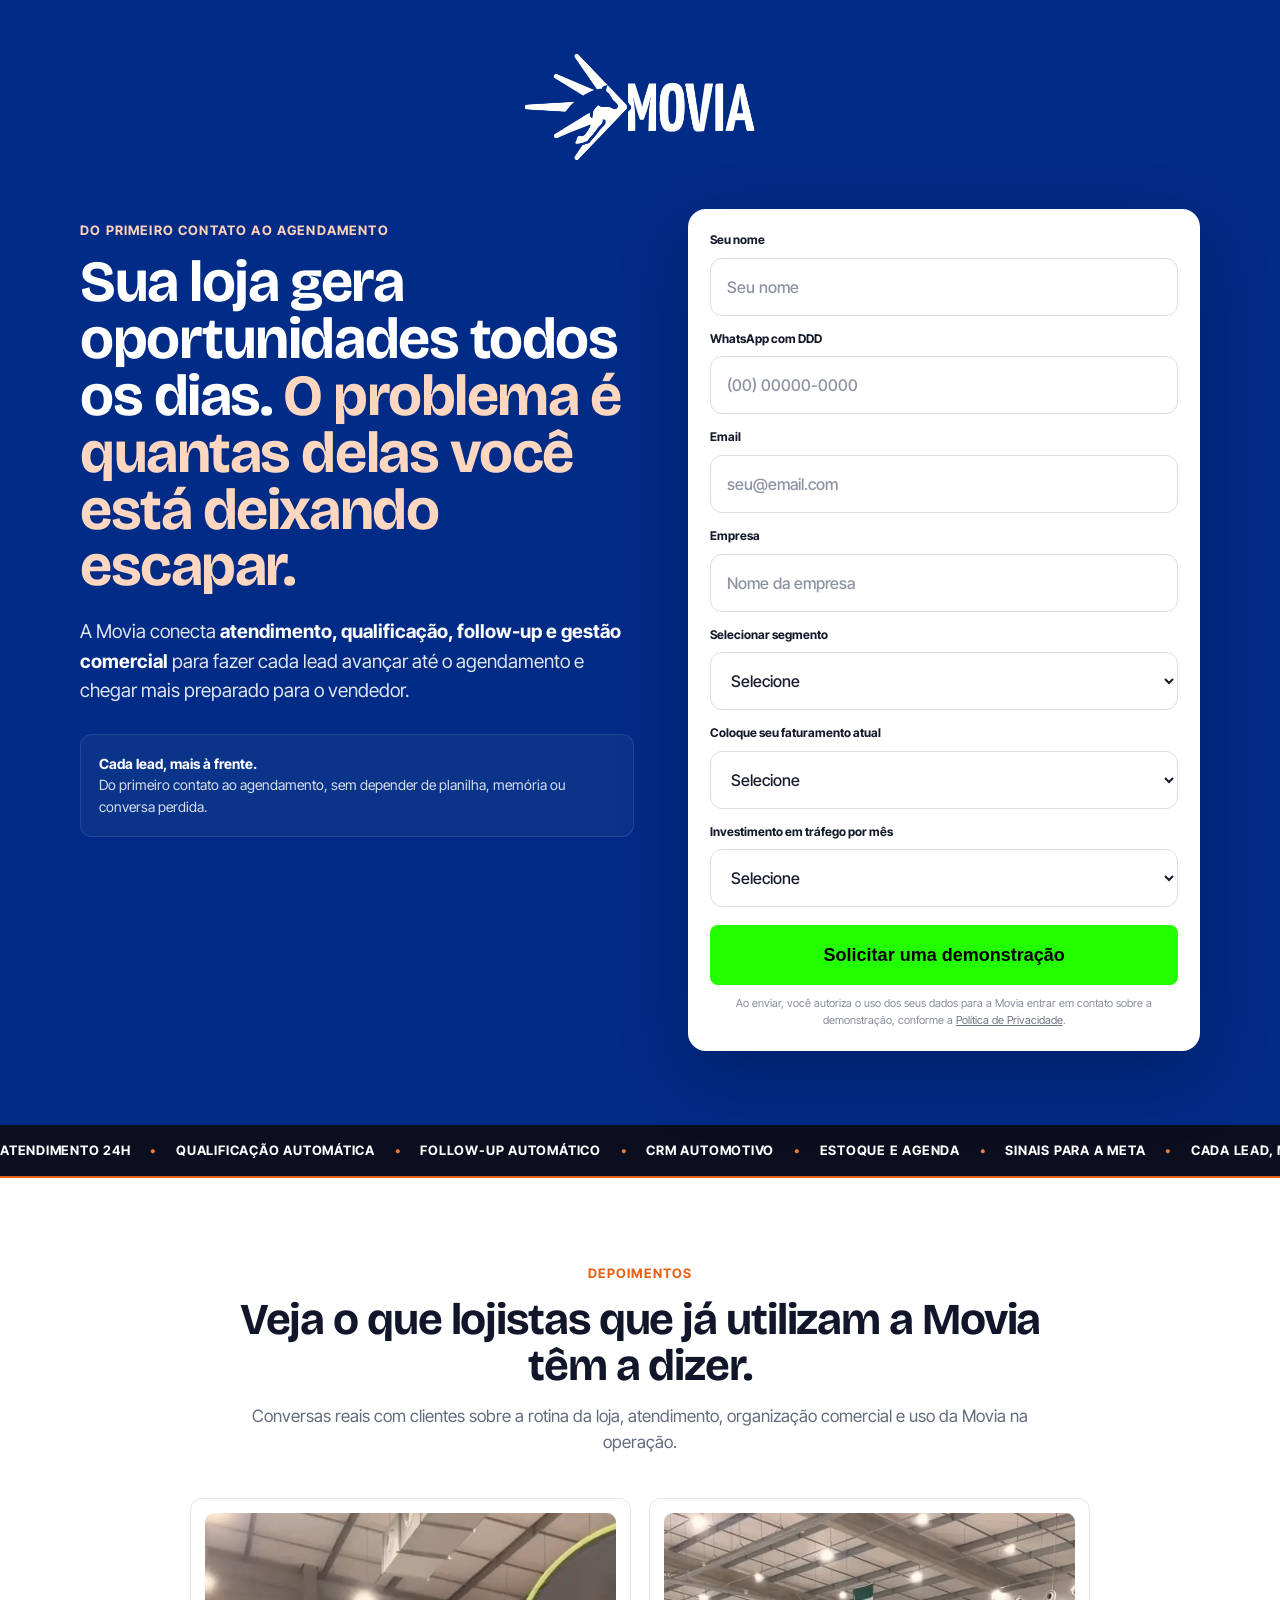
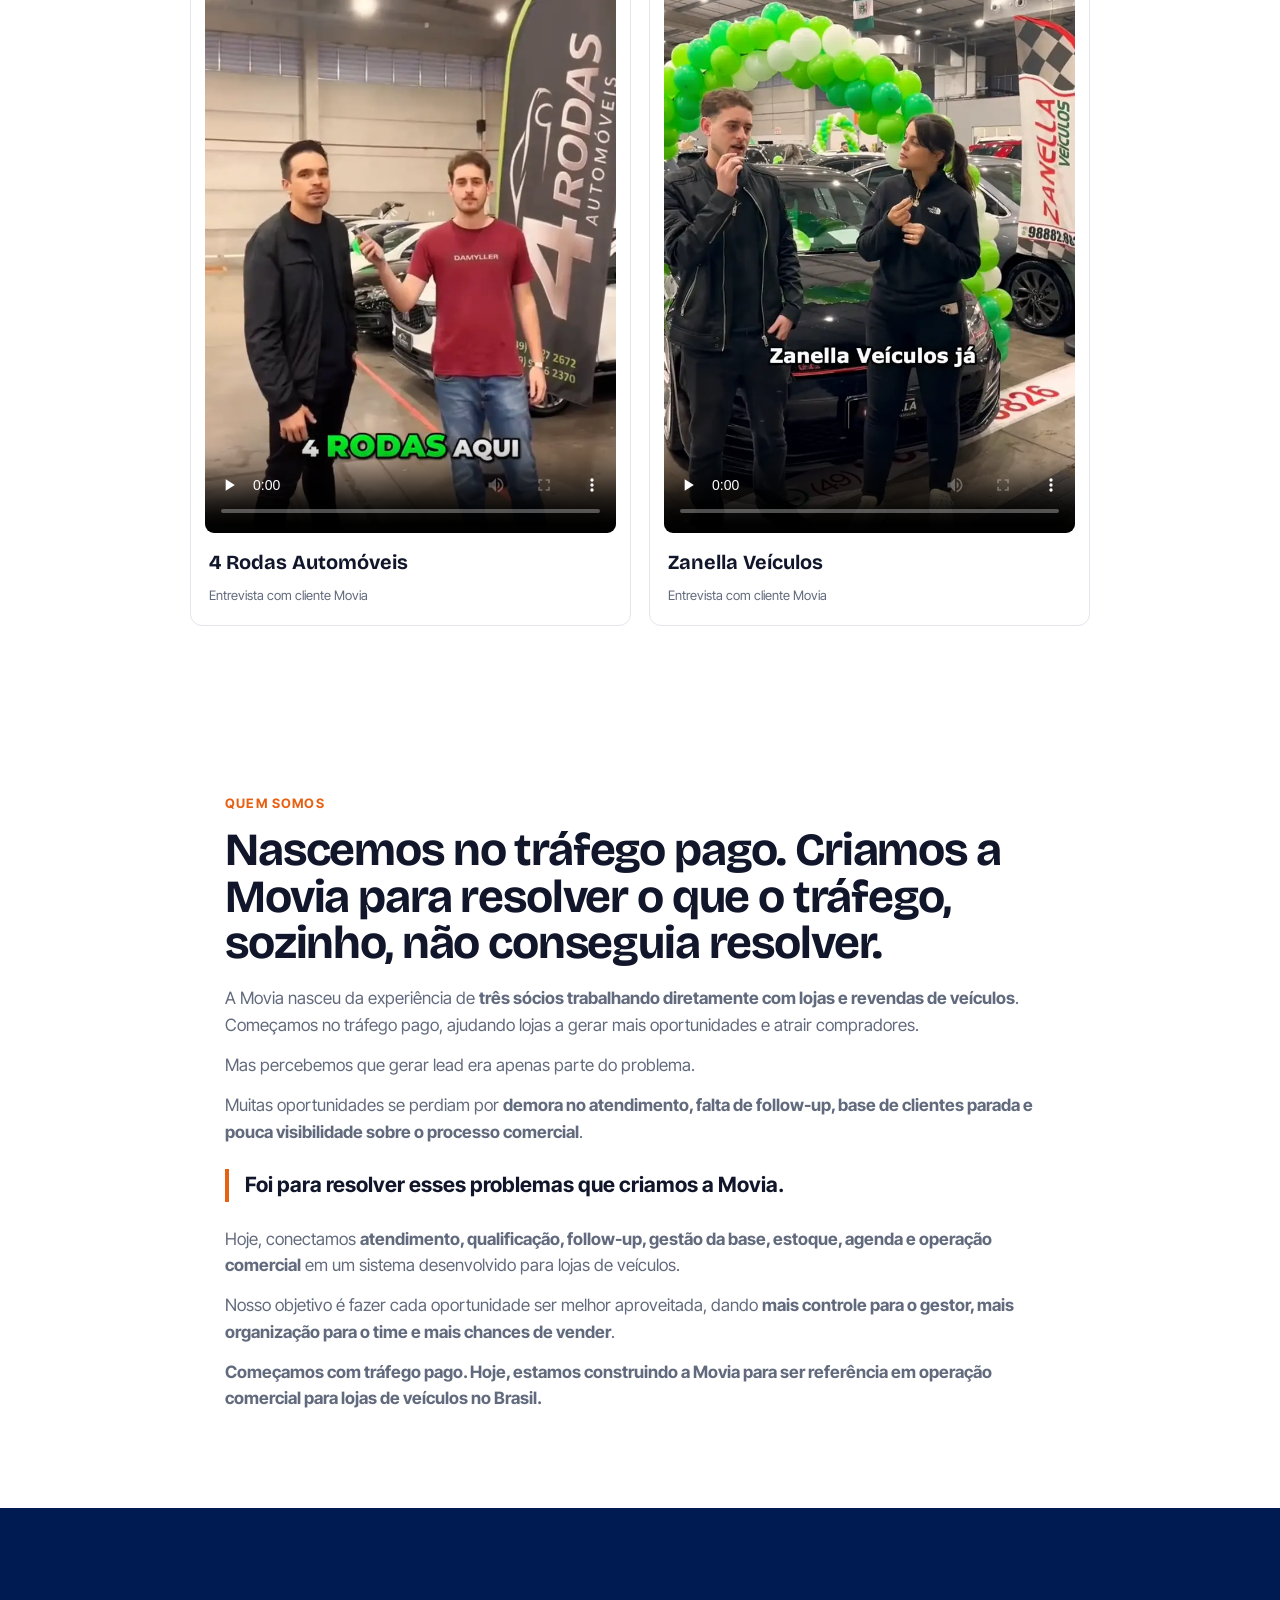
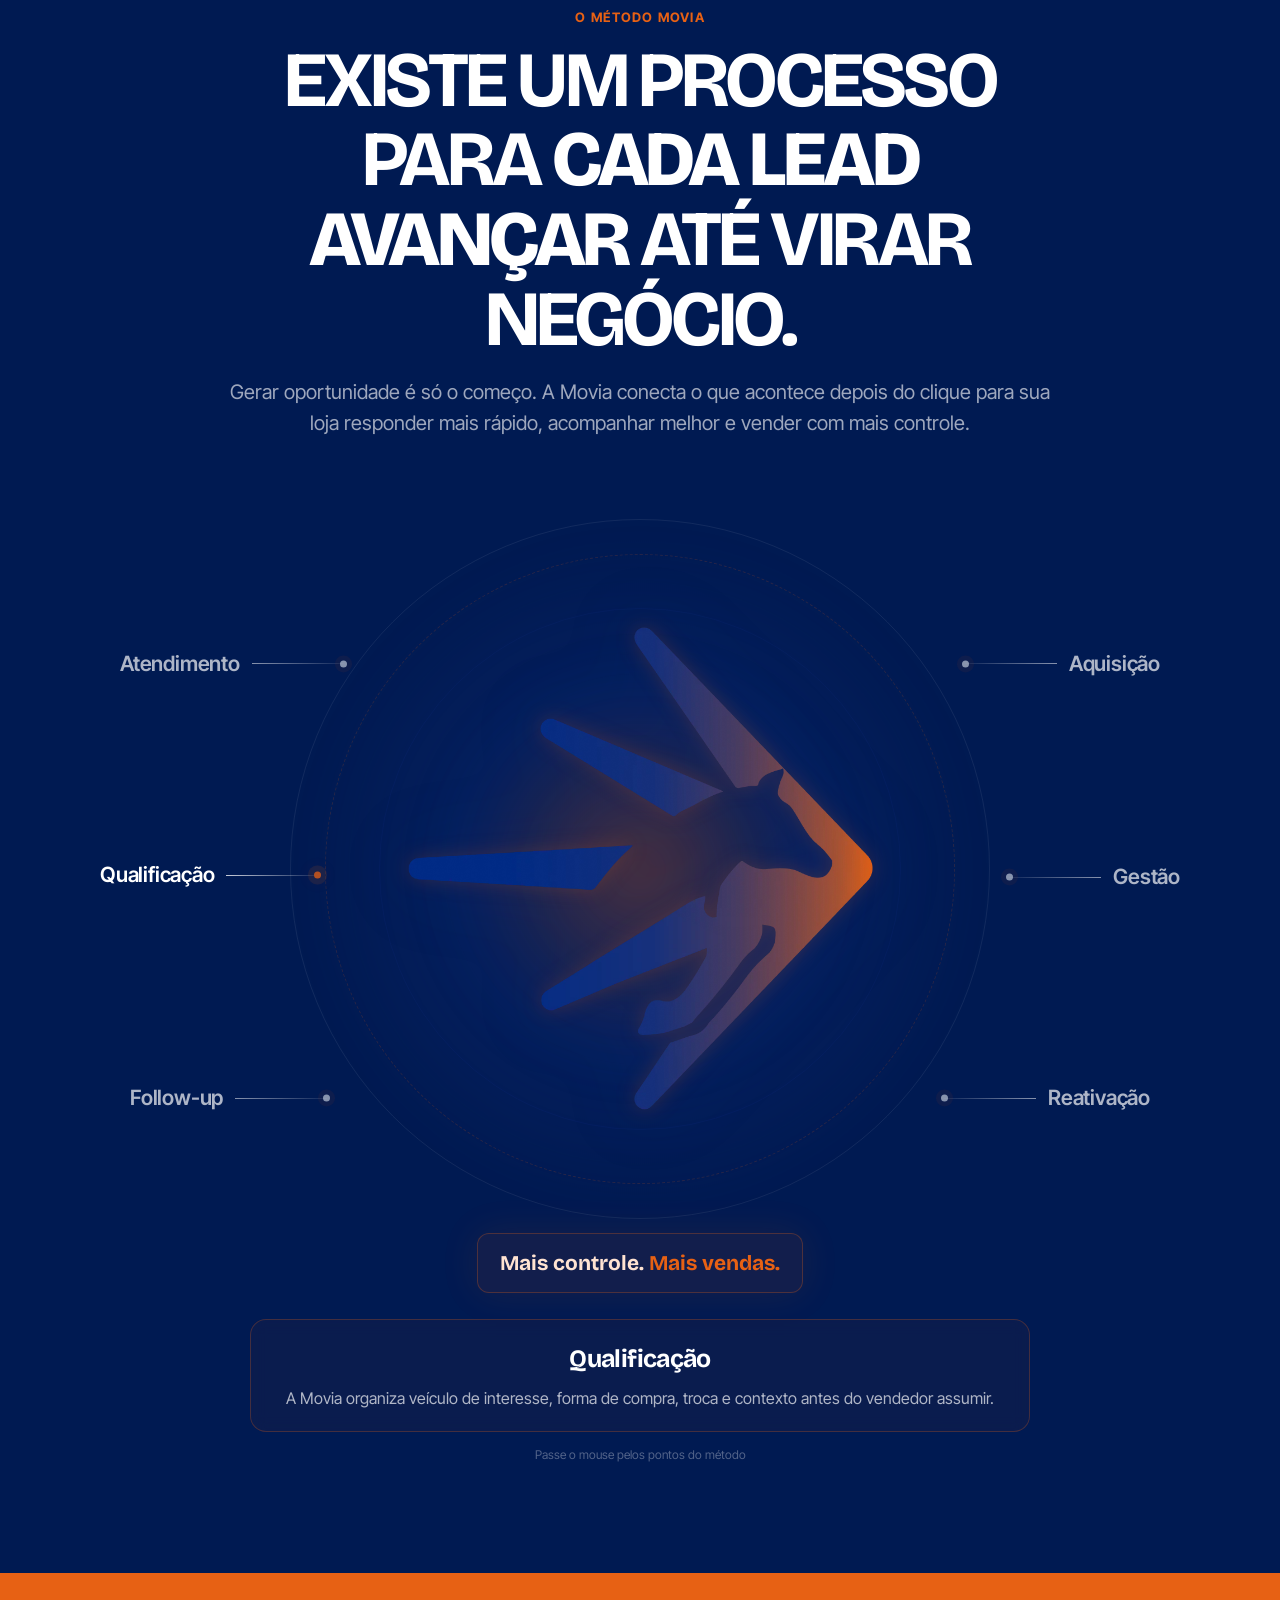
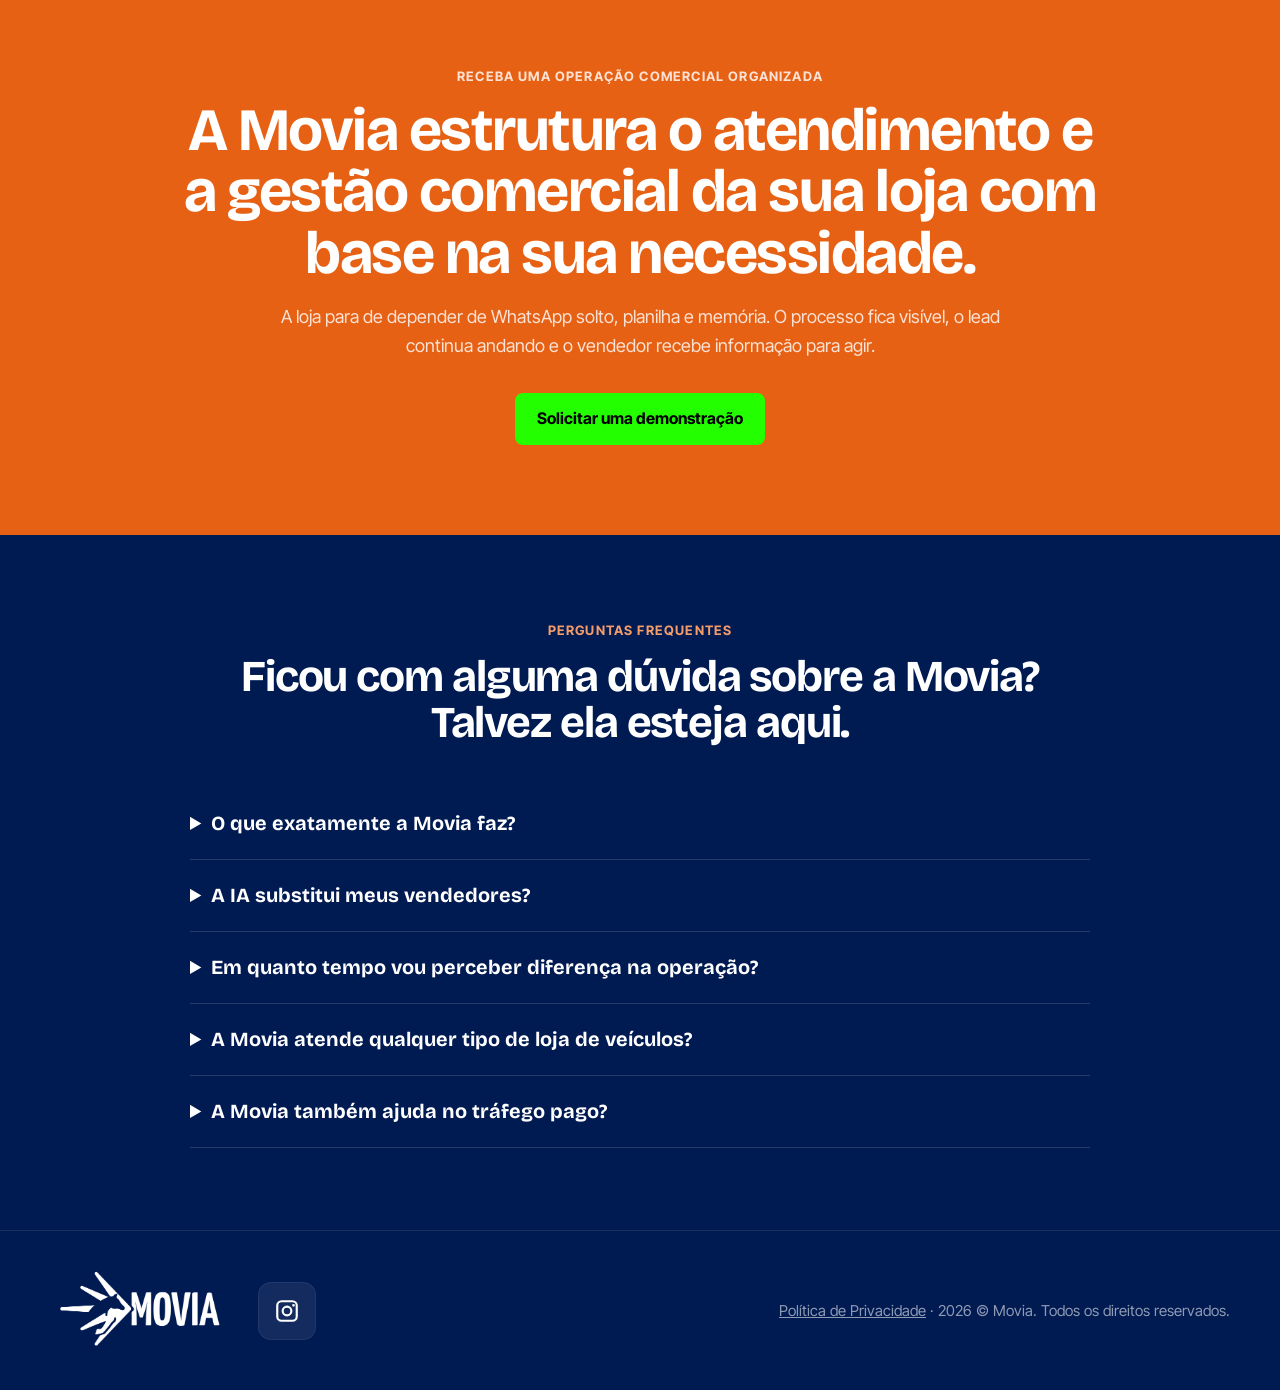
==== commit e876db04: "fix(lp): envio unico com timeout de 15s — fim do retry fantasma que enviava sozinho (#34) Bug em pro" ====
--- a/lp/index.html
+++ b/lp/index.html
@@ -1274,8 +1274,8 @@
     return (d.length === 10 || d.length === 11) && d.charAt(0) !== '0';
   }
 
-  // Um event_id por tentativa real de cadastro; os retries do mesmo envio
-  // reutilizam o mesmo id (deduplicação do Lead na Meta via eventID).
+  // Um event_id novo por clique de envio (deduplicação do Lead na Meta via
+  // eventID; só um Lead dispara por cadastro, então ids distintos são ok).
   function novoEventId(){
     try { if (window.crypto && crypto.randomUUID) return crypto.randomUUID(); } catch(e){}
     return 'xxxxxxxx-xxxx-4xxx-yxxx-xxxxxxxxxxxx'.replace(/[xy]/g, function(c){
@@ -1297,33 +1297,40 @@
     msg.hidden = false;
   }
 
-  // Ligado quando algum envio foi reenviado — muda a leitura de "duplicate"
-  // (ver o tratamento da resposta no submit).
-  var houveRetry = false;
-
-  // Envia com retry: erro de rede/HTTP tenta de novo (2x, ~1.5s de espera).
-  // Resposta 200 nunca é re-enviada (evita linha duplicada na planilha).
-  function enviar(corpo, tentativa){
+  // Regra de UX: clicou -> UMA tentativa, com limite de 15s -> nao foi?
+  // PARA. Mostra o erro e devolve o botao. Nada continua tentando em
+  // background: o AbortController mata a requisicao pendurada, e o contador
+  // `envioAtivo` descarta resposta atrasada de um clique anterior — resposta
+  // velha NUNCA redireciona nem mexe na tela depois que o visitante voltou a
+  // editar. (O retry automatico antigo deixava a cadeia viva por minutos e a
+  // pagina "enviava sozinha" no meio da digitacao.)
+  var envioAtivo = 0;
+  var abortAtual = null;
+
+  // Ligado quando o ultimo clique terminou em erro de rede/timeout — nesse
+  // caso a gravacao pode ter acontecido sem a resposta chegar, e o proximo
+  // clique que receber "duplicate" e o eco do proprio lead (vai pro /obrigado).
+  var ultimoEnvioFalhou = false;
+
+  function enviar(corpo){
+    if(abortAtual) abortAtual.abort();
+    var ctrl = ('AbortController' in window) ? new AbortController() : null;
+    abortAtual = ctrl;
+    var timer = ctrl && setTimeout(function(){ ctrl.abort(); }, 15000);
     return fetch(WEBHOOK_URL, {
       method: 'POST',
       mode: 'cors',
       headers: { 'Content-Type': 'text/plain;charset=utf-8' },
       body: corpo,
-      keepalive: true
+      keepalive: true,
+      signal: ctrl ? ctrl.signal : undefined
     }).then(function(r){
       if(!r.ok) throw new Error('http ' + r.status);
       return r.text().then(function(t){
         try { return JSON.parse(t); }
         catch(e){ return t.trim() === 'ok' ? { status: 'ok' } : { status: 'erro-resposta' }; }
       });
-    }).catch(function(err){
-      if(tentativa < 3){
-        houveRetry = true;
-        return new Promise(function(res){ setTimeout(res, 1500); })
-          .then(function(){ return enviar(corpo, tentativa + 1); });
-      }
-      throw err;
-    });
+    }).finally(function(){ if(timer) clearTimeout(timer); });
   }
 
   form.addEventListener('submit', function(e){
@@ -1350,10 +1357,16 @@
     btn.disabled = true;
     btn.innerHTML = '<span class="spin" aria-hidden="true"></span>Enviando...';
     msg.hidden = true;
-    houveRetry = false;
+    envioAtivo++;
+    var meuEnvio = envioAtivo;
+
+    // So a resposta do clique MAIS RECENTE pode mexer na tela.
+    function aindaValho(){ return meuEnvio === envioAtivo; }
 
     function falha(){
-      mostrar('Não conseguimos enviar agora. Tente novamente em instantes.', true);
+      if(!aindaValho()) return;
+      ultimoEnvioFalhou = true;
+      mostrar('Não conseguimos enviar agora. Verifique sua conexão e clique de novo.', true);
       btn.disabled = false; btn.textContent = BTN_TEXTO;
     }
 
@@ -1377,12 +1390,13 @@
       window.location.href = '/obrigado';
     }
 
-    enviar(JSON.stringify(data), 1).then(function(resp){
+    enviar(JSON.stringify(data)).then(function(resp){
+      if(!aindaValho()) return;
       if(resp.status === 'ok'){
         sucesso();
-      } else if(resp.status === 'duplicate' && houveRetry){
-        // A 1a tentativa gravou e só a resposta se perdeu: o "duplicate" é o
-        // eco do próprio lead. Tratar como duplicata deixaria o visitante
+      } else if(resp.status === 'duplicate' && ultimoEnvioFalhou){
+        // O clique anterior deu erro de rede DEPOIS de gravar: o "duplicate"
+        // é o eco do próprio lead. Tratar como duplicata deixaria o visitante
         // fora do /obrigado e a conversão sem registro, com a linha na
         // planilha. A planilha continua protegida — nunca há 2a linha.
         sucesso();
@@ -1391,12 +1405,17 @@
         btn.textContent = 'Cadastro já recebido';
         mostrar('Já recebemos seus dados — nossa equipe vai te chamar 👍', false);
       } else if(resp.status === 'invalid'){
+        ultimoEnvioFalhou = false;
         mostrar('Confira os campos preenchidos e tente de novo.', true);
         btn.disabled = false; btn.textContent = BTN_TEXTO;
       } else {
         falha();
       }
-    }).catch(falha);
+    }).catch(function(err){
+      // Abort do proprio clique seguinte nao e falha deste — a tela ja e dele.
+      if(!aindaValho()) return;
+      falha();
+    });
   });
 })();
 // <<< lead-form <<<
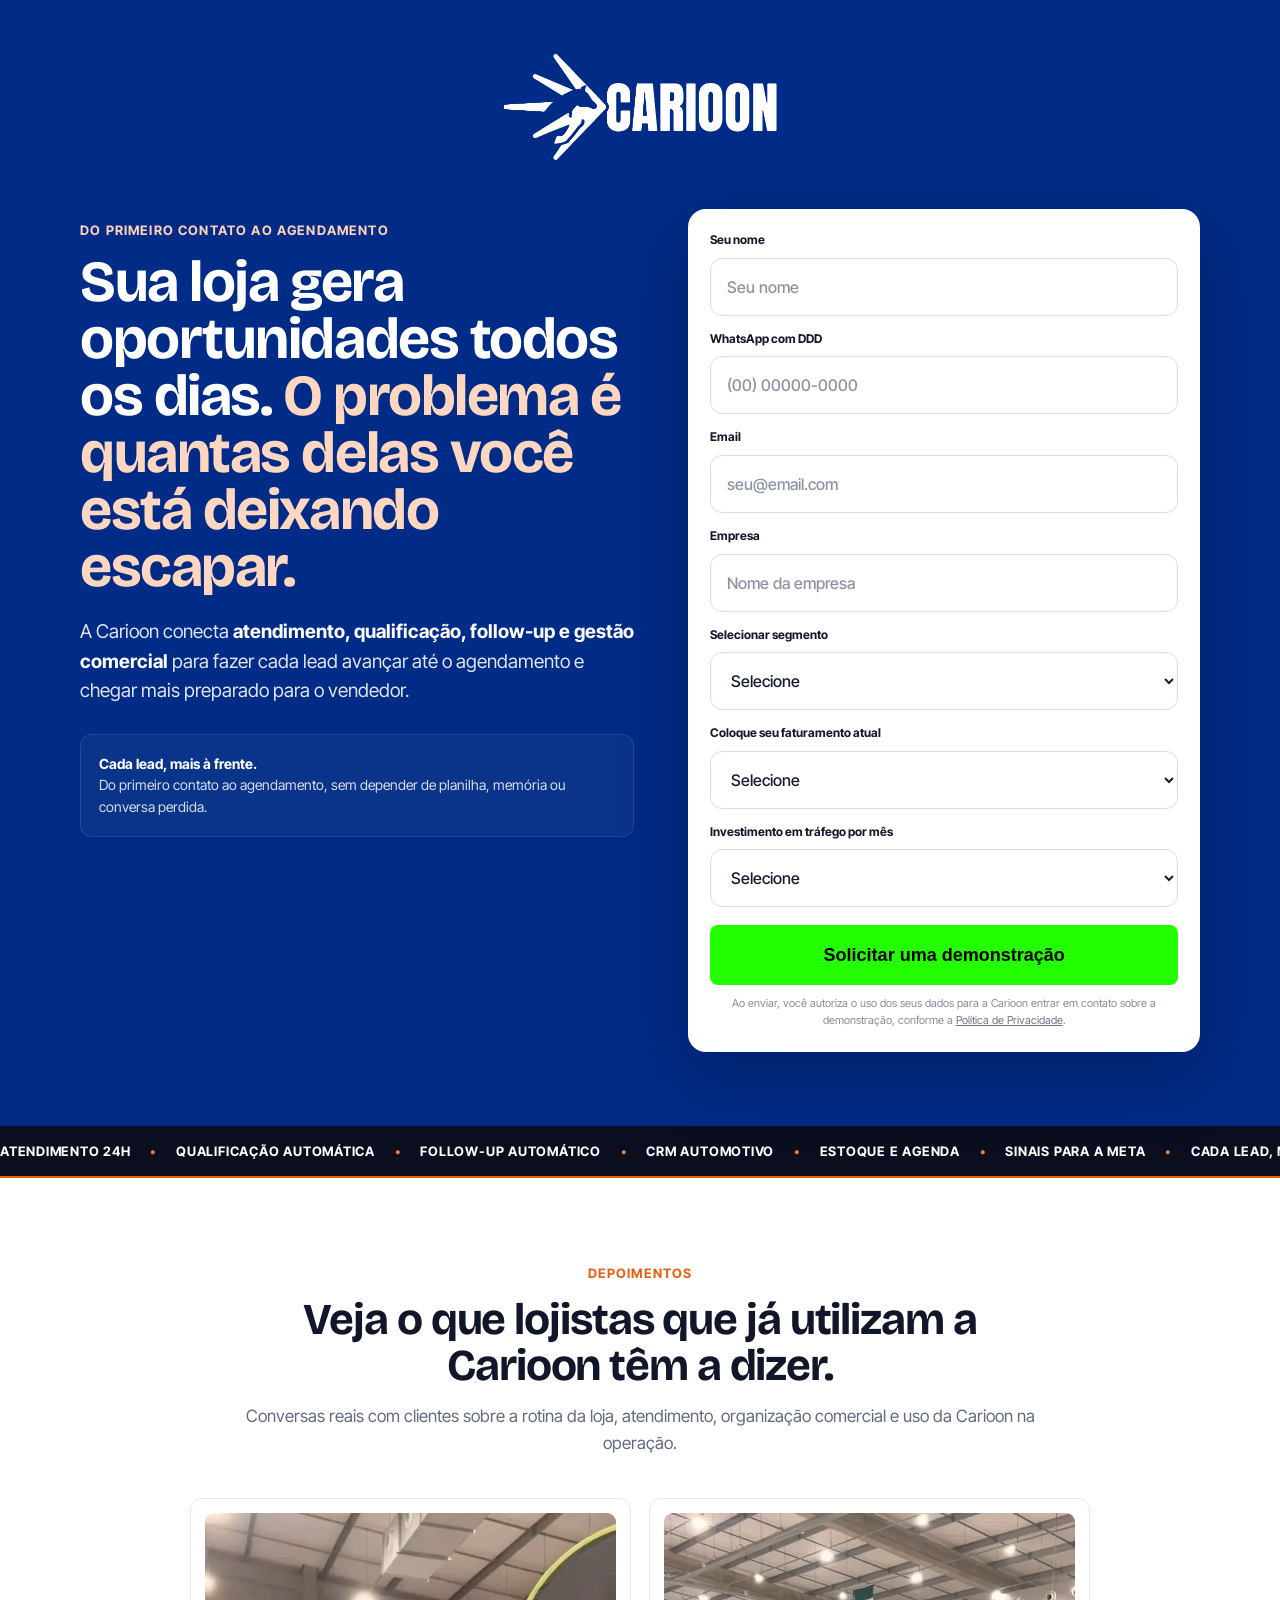
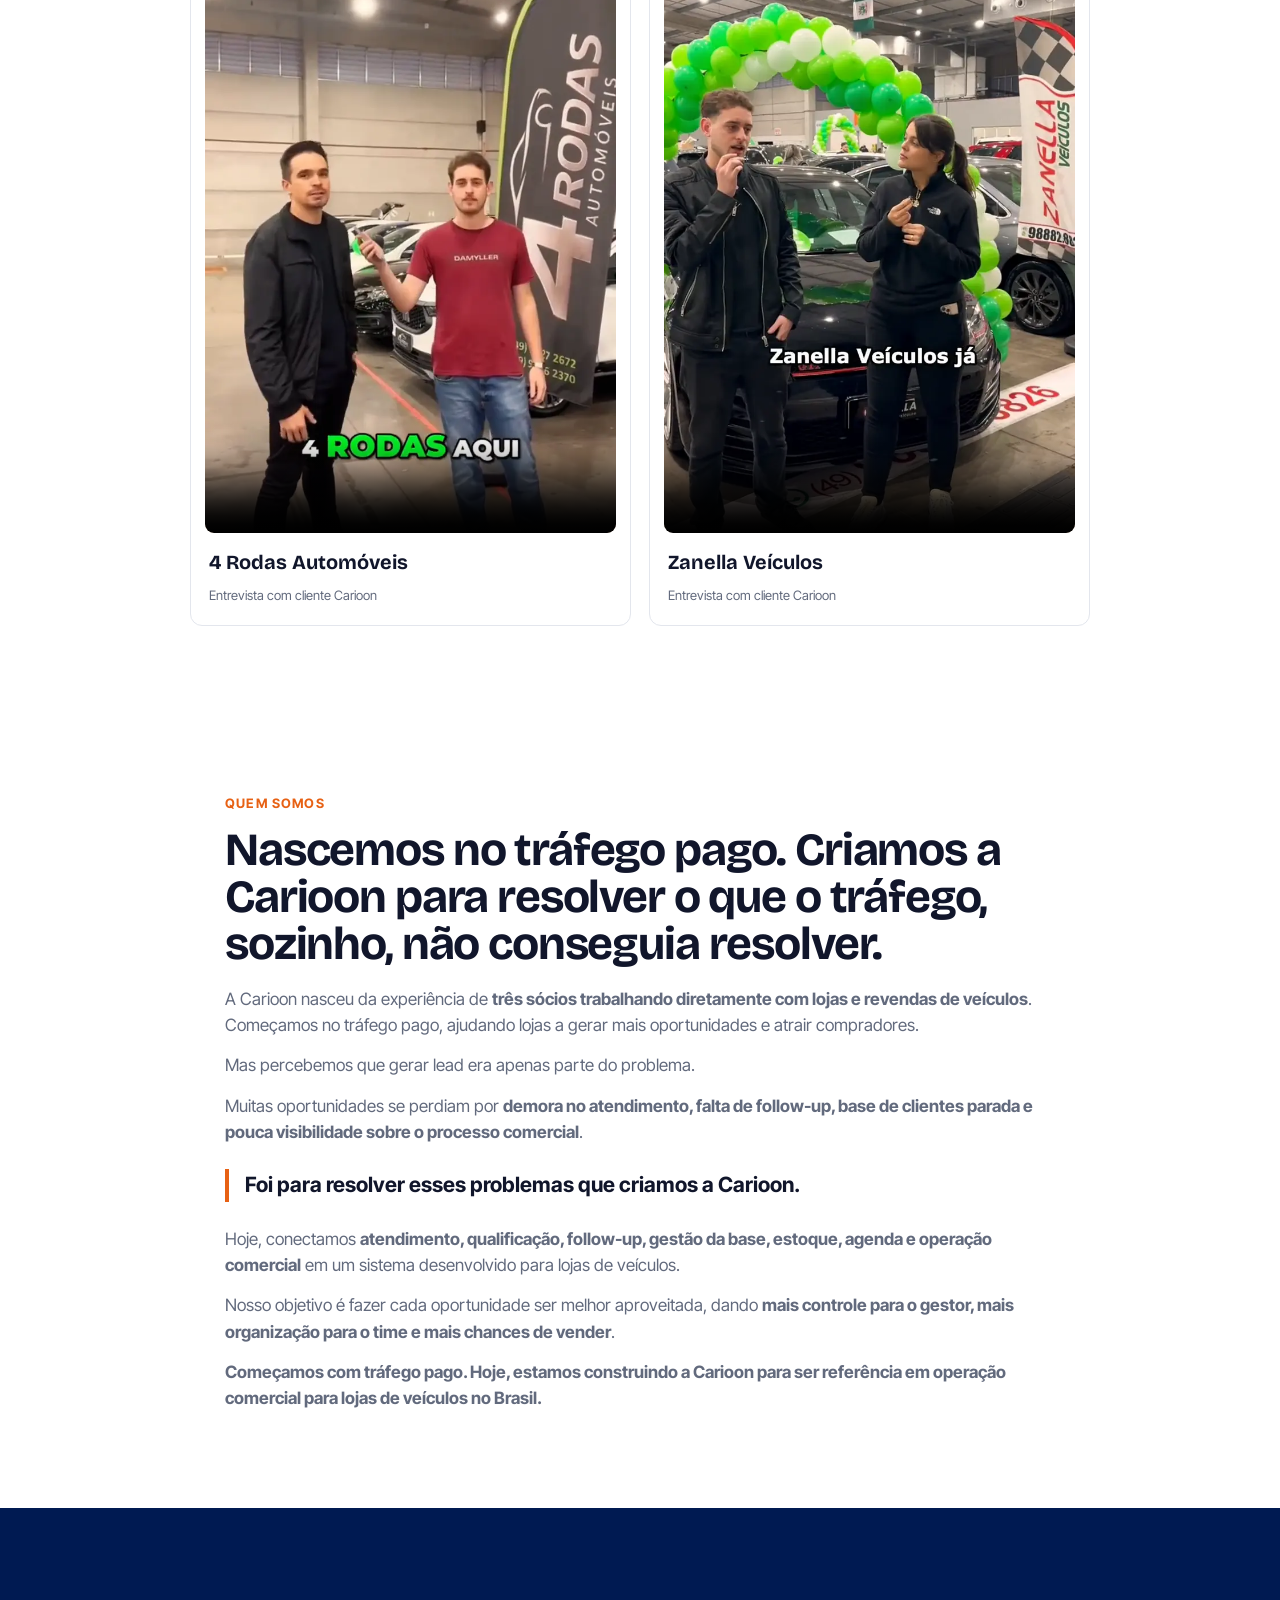
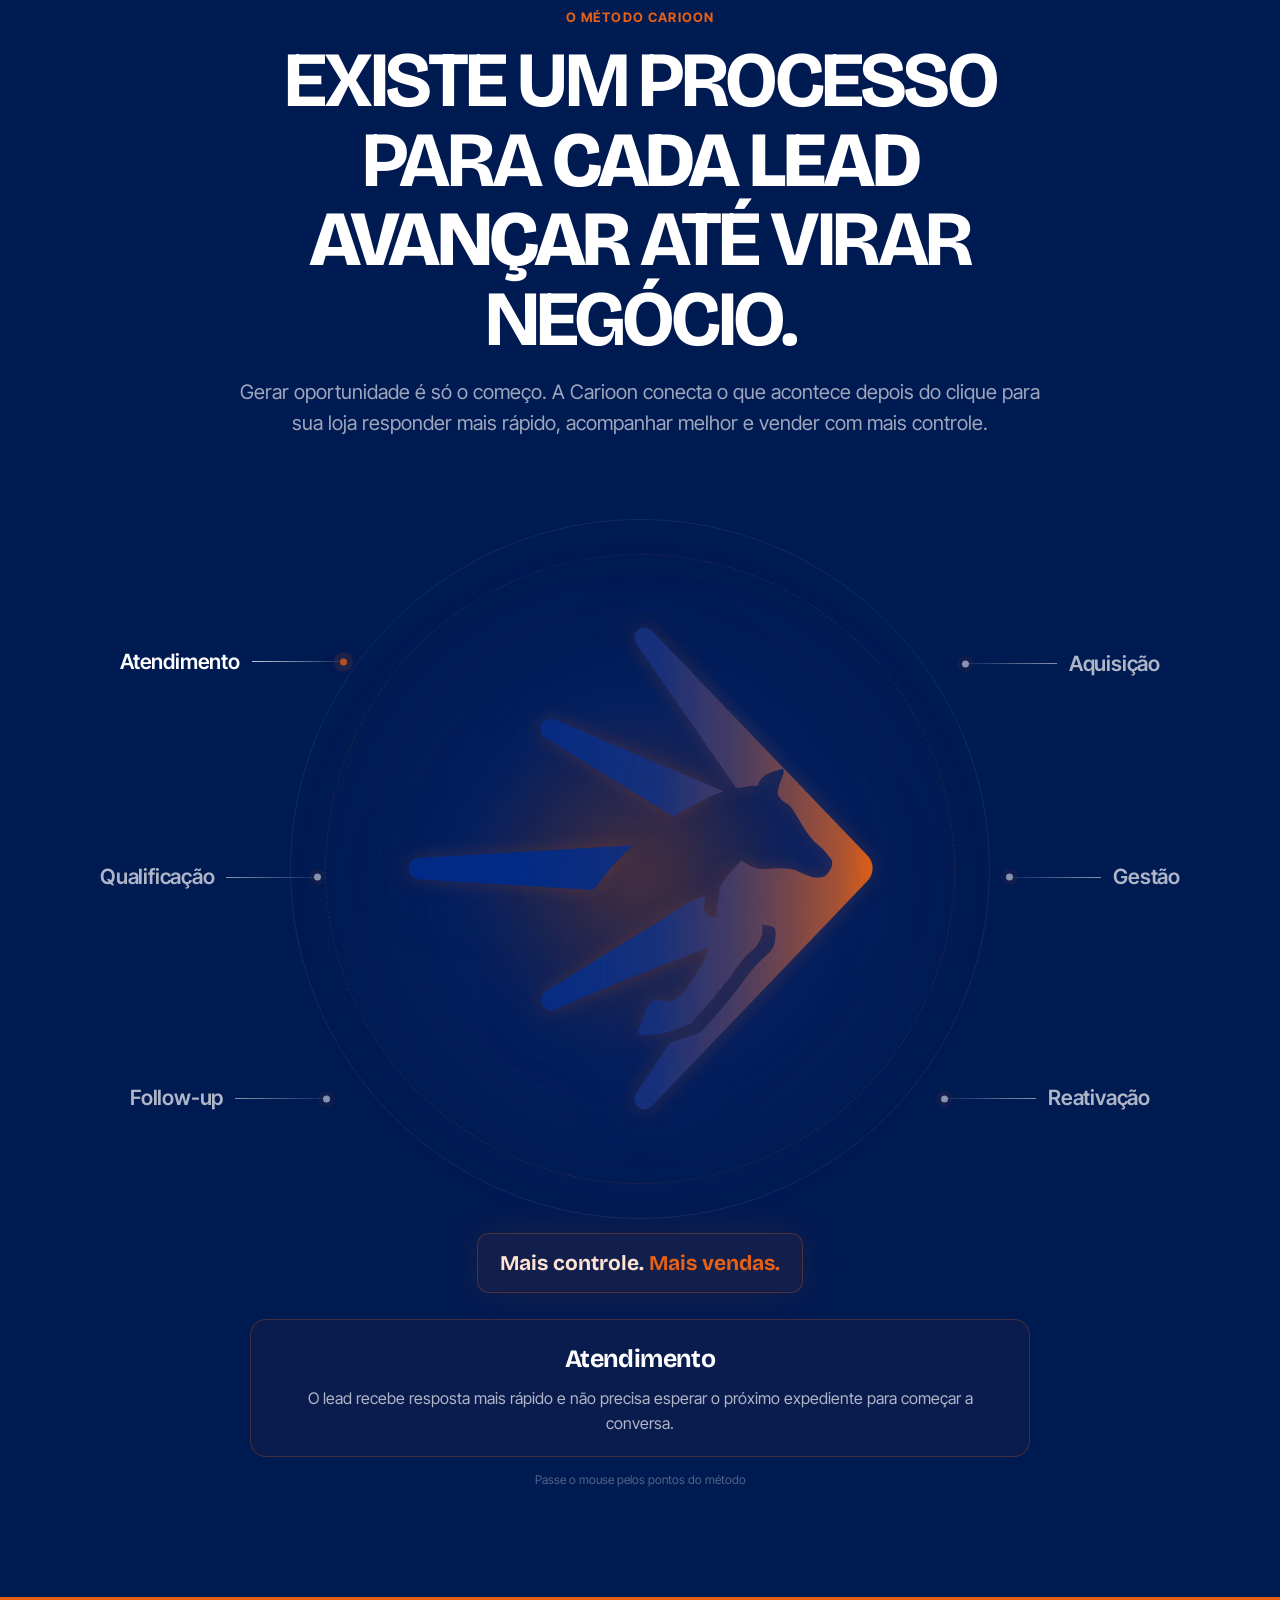
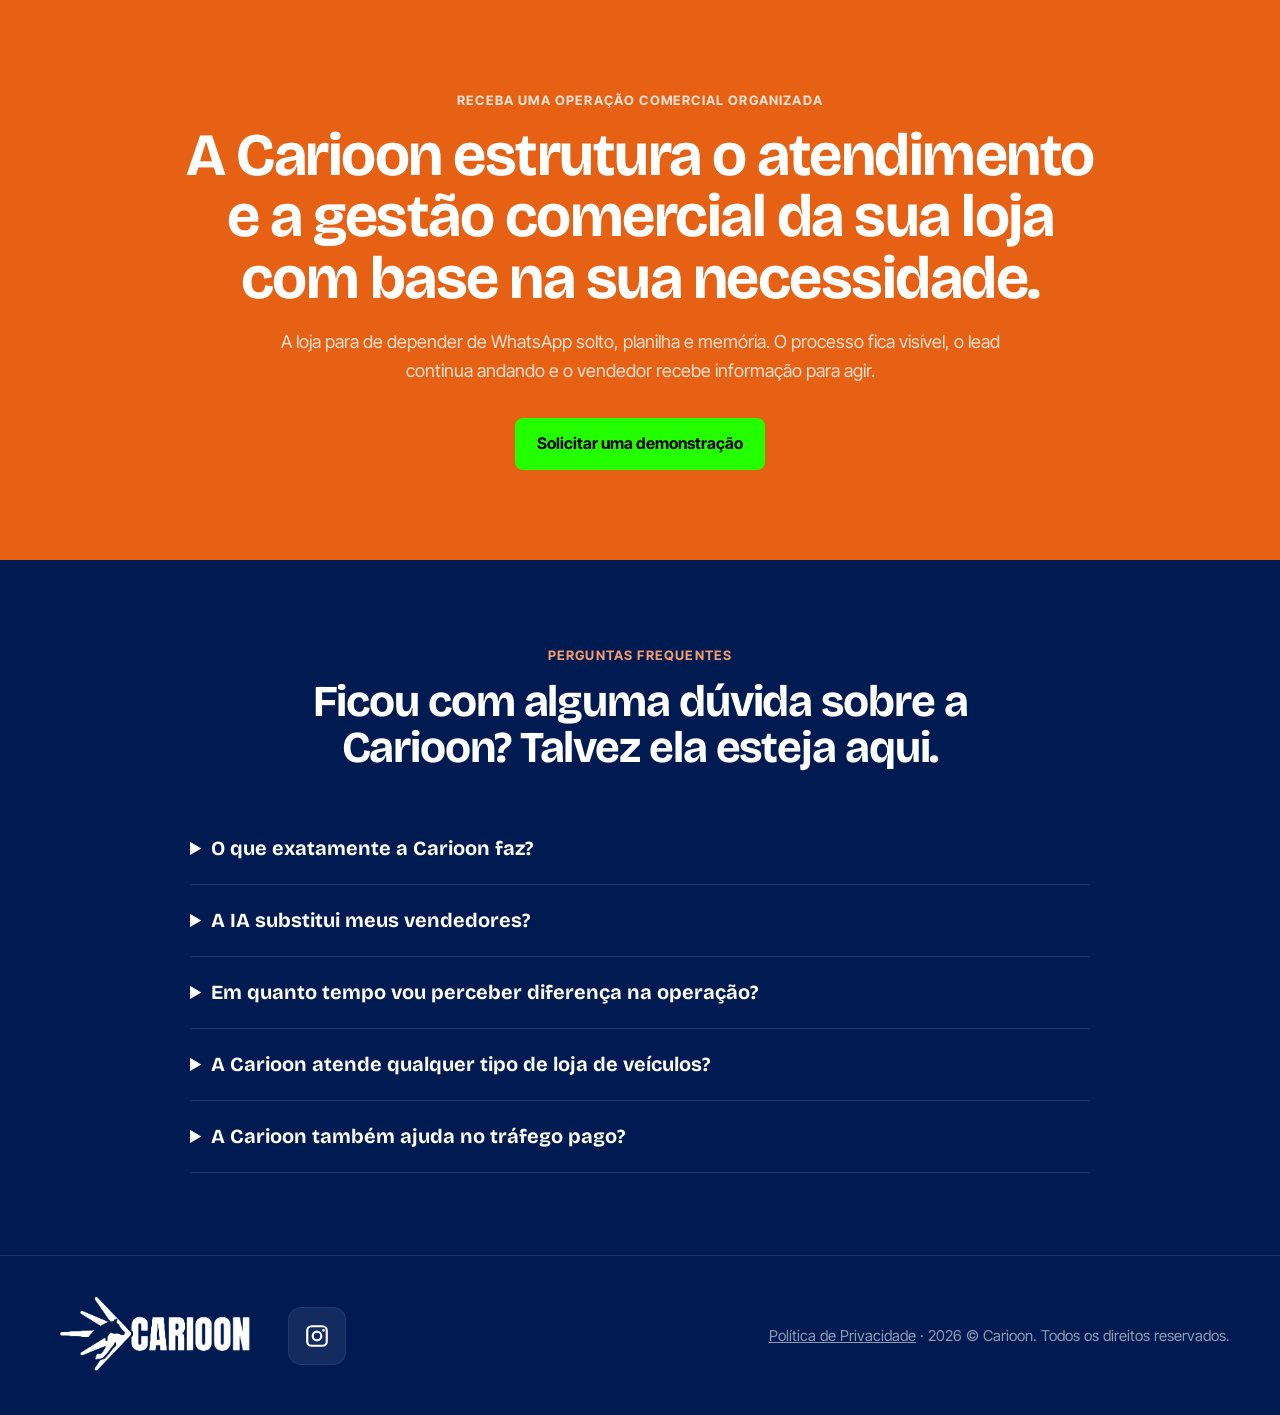
==== commit c12af9bb: "feat: domínio carioon.com.br + marca Carioon no site e no form (movia#1139) (#36) * feat: domínio ca" ====
--- a/lp/index.html
+++ b/lp/index.html
@@ -14,21 +14,21 @@
 })(window,document,'script','dataLayer','GTM-WXFGM7H5');</script>
 <!-- End Google Tag Manager -->
 
-<title>Movia | Cada lead, mais à frente.</title>
+<title>Carioon | Cada lead, mais à frente.</title>
 <meta name="description" content="CRM automotivo com atendimento pelo WhatsApp, qualificação, follow-up, estoque, agenda e gestão comercial para lojas e revendas de veículos.">
 
 <!-- LP de trafego pago: nao deve ser indexada nem competir com o site
      institucional pelas mesmas buscas. `follow` mantem os links uteis
      pro crawler; so a indexacao desta URL fica de fora. -->
 <meta name="robots" content="noindex,follow">
-<link rel="canonical" href="https://form.moviaautomacoes.com.br/">
+<link rel="canonical" href="https://form.carioon.com.br/">
 
 <meta property="og:type" content="website">
-<meta property="og:site_name" content="Movia">
-<meta property="og:title" content="Movia | Cada lead, mais à frente.">
+<meta property="og:site_name" content="Carioon">
+<meta property="og:title" content="Carioon | Cada lead, mais à frente.">
 <meta property="og:description" content="CRM automotivo com atendimento pelo WhatsApp, qualificação, follow-up, estoque, agenda e gestão comercial para lojas e revendas de veículos.">
-<meta property="og:url" content="https://form.moviaautomacoes.com.br/">
-<meta property="og:image" content="https://moviaautomacoes.com.br/assets/og-image.png">
+<meta property="og:url" content="https://form.carioon.com.br/">
+<meta property="og:image" content="https://carioon.com.br/assets/og-image-carioon.png">
 <meta property="og:image:width" content="1200">
 <meta property="og:image:height" content="605">
 <meta property="og:locale" content="pt_BR">
@@ -102,7 +102,7 @@
   width:100%;
 }
 .logo-lockup img{
-  width:260px;
+  width:303px;
   max-width:72vw;
   height:auto;
   display:block;
@@ -738,7 +738,7 @@
     margin-bottom:26px;
   }
   .logo-lockup img{
-    width:210px;
+    width:245px;
     max-width:76vw;
   }
   .hero{
@@ -776,7 +776,7 @@
   gap:28px;
 }
 .footer-logo img{
-  width:180px;
+  width:210px;
   height:auto;
   display:block;
 }
@@ -826,7 +826,7 @@
     font-size:13px;
   }
   .footer-logo img{
-    width:160px;
+    width:187px;
   }
 }
 
@@ -841,7 +841,7 @@
 <header class="hero">
   <div class="container">
     <div class="topbar">
-      <div class="logo-lockup"><img src="assets/logo-movia.webp" alt="Logo Movia"></div>
+      <div class="logo-lockup"><img src="assets/logo-carioon.webp" alt="Logo Carioon"></div>
 </div>
 
     <div class="hero-grid">
@@ -849,7 +849,7 @@
         <div class="eyebrow" style="color:#FFD2B8">Do primeiro contato ao agendamento</div>
         <h1>Sua loja gera oportunidades todos os dias. <span>O problema é quantas delas você está deixando escapar.</span></h1>
         <p class="hero-copy">
-          A Movia conecta <strong>atendimento, qualificação, follow-up e gestão comercial</strong> para fazer cada lead avançar até o agendamento e chegar mais preparado para o vendedor.
+          A Carioon conecta <strong>atendimento, qualificação, follow-up e gestão comercial</strong> para fazer cada lead avançar até o agendamento e chegar mais preparado para o vendedor.
         </p>
         <div class="hero-proof">
           <div><b>Cada lead, mais à frente.</b><br>Do primeiro contato ao agendamento, sem depender de planilha, memória ou conversa perdida.</div>
@@ -921,7 +921,7 @@
 
           <button class="btn" type="submit">Solicitar uma demonstração</button>
           <div id="formMsg" class="form-msg" role="status" hidden></div>
-          <p class="privacy">Ao enviar, você autoriza o uso dos seus dados para a Movia entrar em contato sobre a demonstração, conforme a <a href="/privacidade" target="_blank" rel="noopener">Política de Privacidade</a>.</p>
+          <p class="privacy">Ao enviar, você autoriza o uso dos seus dados para a Carioon entrar em contato sobre a demonstração, conforme a <a href="/privacidade" target="_blank" rel="noopener">Política de Privacidade</a>.</p>
 </form>
       </div>
     </div>
@@ -951,8 +951,8 @@
   <div class="container">
     <div class="section-head">
       <div class="eyebrow">Depoimentos</div>
-      <h2>Veja o que lojistas que já utilizam a Movia têm a dizer.</h2>
-      <p>Conversas reais com clientes sobre a rotina da loja, atendimento, organização comercial e uso da Movia na operação.</p>
+      <h2>Veja o que lojistas que já utilizam a Carioon têm a dizer.</h2>
+      <p>Conversas reais com clientes sobre a rotina da loja, atendimento, organização comercial e uso da Carioon na operação.</p>
     </div>
 
     <div class="test-grid video-grid">
@@ -967,7 +967,7 @@
         </video>
         <div class="video-caption">
           <strong>4 Rodas Automóveis</strong>
-          <span>Entrevista com cliente Movia</span>
+          <span>Entrevista com cliente Carioon</span>
         </div>
       </article>
 
@@ -979,7 +979,7 @@
         </video>
         <div class="video-caption">
           <strong>Zanella Veículos</strong>
-          <span>Entrevista com cliente Movia</span>
+          <span>Entrevista com cliente Carioon</span>
         </div>
       </article>
     </div>
@@ -990,21 +990,21 @@
   <div class="container who-grid">
     <div>
       <div class="eyebrow">Quem somos</div>
-      <h2>Nascemos no tráfego pago. Criamos a Movia para resolver o que o tráfego, sozinho, não conseguia resolver.</h2>
-
-      <p>A Movia nasceu da experiência de <strong>três sócios trabalhando diretamente com lojas e revendas de veículos</strong>. Começamos no tráfego pago, ajudando lojas a gerar mais oportunidades e atrair compradores.</p>
+      <h2>Nascemos no tráfego pago. Criamos a Carioon para resolver o que o tráfego, sozinho, não conseguia resolver.</h2>
+
+      <p>A Carioon nasceu da experiência de <strong>três sócios trabalhando diretamente com lojas e revendas de veículos</strong>. Começamos no tráfego pago, ajudando lojas a gerar mais oportunidades e atrair compradores.</p>
 
       <p>Mas percebemos que gerar lead era apenas parte do problema.</p>
 
       <p>Muitas oportunidades se perdiam por <strong>demora no atendimento, falta de follow-up, base de clientes parada e pouca visibilidade sobre o processo comercial</strong>.</p>
 
-      <div class="statement">Foi para resolver esses problemas que criamos a Movia.</div>
+      <div class="statement">Foi para resolver esses problemas que criamos a Carioon.</div>
 
       <p>Hoje, conectamos <strong>atendimento, qualificação, follow-up, gestão da base, estoque, agenda e operação comercial</strong> em um sistema desenvolvido para lojas de veículos.</p>
 
       <p>Nosso objetivo é fazer cada oportunidade ser melhor aproveitada, dando <strong>mais controle para o gestor, mais organização para o time e mais chances de vender</strong>.</p>
 
-      <p><strong>Começamos com tráfego pago. Hoje, estamos construindo a Movia para ser referência em operação comercial para lojas de veículos no Brasil.</strong></p>
+      <p><strong>Começamos com tráfego pago. Hoje, estamos construindo a Carioon para ser referência em operação comercial para lojas de veículos no Brasil.</strong></p>
     </div>
   </div>
 </section>
@@ -1013,9 +1013,9 @@
 <section class="method" id="metodo-movia">
   <div class="container">
     <div class="section-head">
-      <div class="eyebrow" style="color:#E76114">O MÉTODO MOVIA</div>
+      <div class="eyebrow" style="color:#E76114">O MÉTODO CARIOON</div>
       <h2>Existe um processo para <strong>cada lead avançar</strong> até virar negócio.</h2>
-      <p>Gerar oportunidade é só o começo. A Movia conecta o que acontece depois do clique para sua loja responder mais rápido, acompanhar melhor e vender com mais controle.</p>
+      <p>Gerar oportunidade é só o começo. A Carioon conecta o que acontece depois do clique para sua loja responder mais rápido, acompanhar melhor e vender com mais controle.</p>
     </div>
 
     <div class="method-shell">
@@ -1025,7 +1025,7 @@
 
         <div class="method-core" id="methodCore">
           <div class="method-symbol-float">
-            <img src="assets/simbolo-movia.webp" alt="Símbolo Movia">
+            <img src="assets/simbolo-movia.webp" alt="Símbolo Carioon">
           </div>
         </div>
 
@@ -1038,7 +1038,7 @@
 
           <div class="method-node n2"
                data-title="Qualificação"
-               data-desc="A Movia organiza veículo de interesse, forma de compra, troca e contexto antes do vendedor assumir.">
+               data-desc="A Carioon organiza veículo de interesse, forma de compra, troca e contexto antes do vendedor assumir.">
             <span class="node-label">Qualificação</span><span class="node-line"></span>
           </div>
 
@@ -1088,7 +1088,7 @@
   <div class="container">
     <div class="movia-cta-blue-inner">
       <div class="eyebrow" style="color:rgba(255,255,255,.82)">Receba uma operação comercial organizada</div>
-      <h2>A Movia estrutura o atendimento e a gestão comercial da sua loja com base na sua necessidade.</h2>
+      <h2>A Carioon estrutura o atendimento e a gestão comercial da sua loja com base na sua necessidade.</h2>
       <p>A loja para de depender de WhatsApp solto, planilha e memória. O processo fica visível, o lead continua andando e o vendedor recebe informação para agir.</p>
       <a href="#formulario" class="btn">Solicitar uma demonstração</a>
     </div>
@@ -1101,12 +1101,12 @@
   <div class="container faq-wrap">
     <div class="section-head">
       <div class="eyebrow">Perguntas frequentes</div>
-      <h2>Ficou com alguma dúvida sobre a Movia? Talvez ela esteja aqui.</h2>
+      <h2>Ficou com alguma dúvida sobre a Carioon? Talvez ela esteja aqui.</h2>
     </div>
 
     <details>
-      <summary>O que exatamente a Movia faz?</summary>
-      <p>A Movia é um CRM para lojas e revendas de veículos. Organiza leads, atendimento pelo WhatsApp, qualificação, follow-up, estoque, agenda, negociações e indicadores comerciais em uma única operação.</p>
+      <summary>O que exatamente a Carioon faz?</summary>
+      <p>A Carioon é um CRM para lojas e revendas de veículos. Organiza leads, atendimento pelo WhatsApp, qualificação, follow-up, estoque, agenda, negociações e indicadores comerciais em uma única operação.</p>
     </details>
 
     <details>
@@ -1116,17 +1116,17 @@
 
     <details>
       <summary>Em quanto tempo vou perceber diferença na operação?</summary>
-      <p>Isso depende do volume de leads, processo atual e adesão da equipe. A demonstração serve para entender o cenário da loja e mostrar onde a Movia entra.</p>
+      <p>Isso depende do volume de leads, processo atual e adesão da equipe. A demonstração serve para entender o cenário da loja e mostrar onde a Carioon entra.</p>
     </details>
 
     <details>
-      <summary>A Movia atende qualquer tipo de loja de veículos?</summary>
-      <p>A Movia foi criada para operações do setor automotivo que precisam organizar atendimento, leads, estoque e processo comercial.</p>
+      <summary>A Carioon atende qualquer tipo de loja de veículos?</summary>
+      <p>A Carioon foi criada para operações do setor automotivo que precisam organizar atendimento, leads, estoque e processo comercial.</p>
     </details>
 
     <details>
-      <summary>A Movia também ajuda no tráfego pago?</summary>
-      <p>A Movia acompanha o tráfego e pode enviar sinais como novo lead, lead qualificado e agendamento para a Meta, conectando melhor o que acontece depois do anúncio com a operação comercial.</p>
+      <summary>A Carioon também ajuda no tráfego pago?</summary>
+      <p>A Carioon acompanha o tráfego e pode enviar sinais como novo lead, lead qualificado e agendamento para a Meta, conectando melhor o que acontece depois do anúncio com a operação comercial.</p>
     </details>
   </div>
 </section>
@@ -1137,11 +1137,11 @@
   <div class="container footer-new">
     <div class="footer-left">
       <div class="footer-logo">
-        <img src="assets/logo-movia.webp" alt="Movia">
+        <img src="assets/logo-carioon.webp" alt="Carioon">
       </div>
 
       <div class="footer-socials">
-        <a class="footer-social" href="https://www.instagram.com/moviacrm" target="_blank" rel="noopener noreferrer" aria-label="Instagram Movia">
+        <a class="footer-social" href="https://www.instagram.com/moviacrm" target="_blank" rel="noopener noreferrer" aria-label="Instagram Carioon">
           <svg viewBox="0 0 24 24" aria-hidden="true">
             <path d="M7 2h10a5 5 0 0 1 5 5v10a5 5 0 0 1-5 5H7a5 5 0 0 1-5-5V7a5 5 0 0 1 5-5Zm0 2a3 3 0 0 0-3 3v10a3 3 0 0 0 3 3h10a3 3 0 0 0 3-3V7a3 3 0 0 0-3-3H7Zm11 1.5a1.25 1.25 0 1 1 0 2.5 1.25 1.25 0 0 1 0-2.5ZM12 7a5 5 0 1 1 0 10 5 5 0 0 1 0-10Zm0 2a3 3 0 1 0 0 6 3 3 0 0 0 0-6Z"/>
           </svg>
@@ -1149,7 +1149,7 @@
       </div>
     </div>
 
-    <div class="footer-copy"><a href="/privacidade">Política de Privacidade</a> · 2026 © Movia. Todos os direitos reservados.</div>
+    <div class="footer-copy"><a href="/privacidade">Política de Privacidade</a> · 2026 © Carioon. Todos os direitos reservados.</div>
   </div>
 </footer>
 
